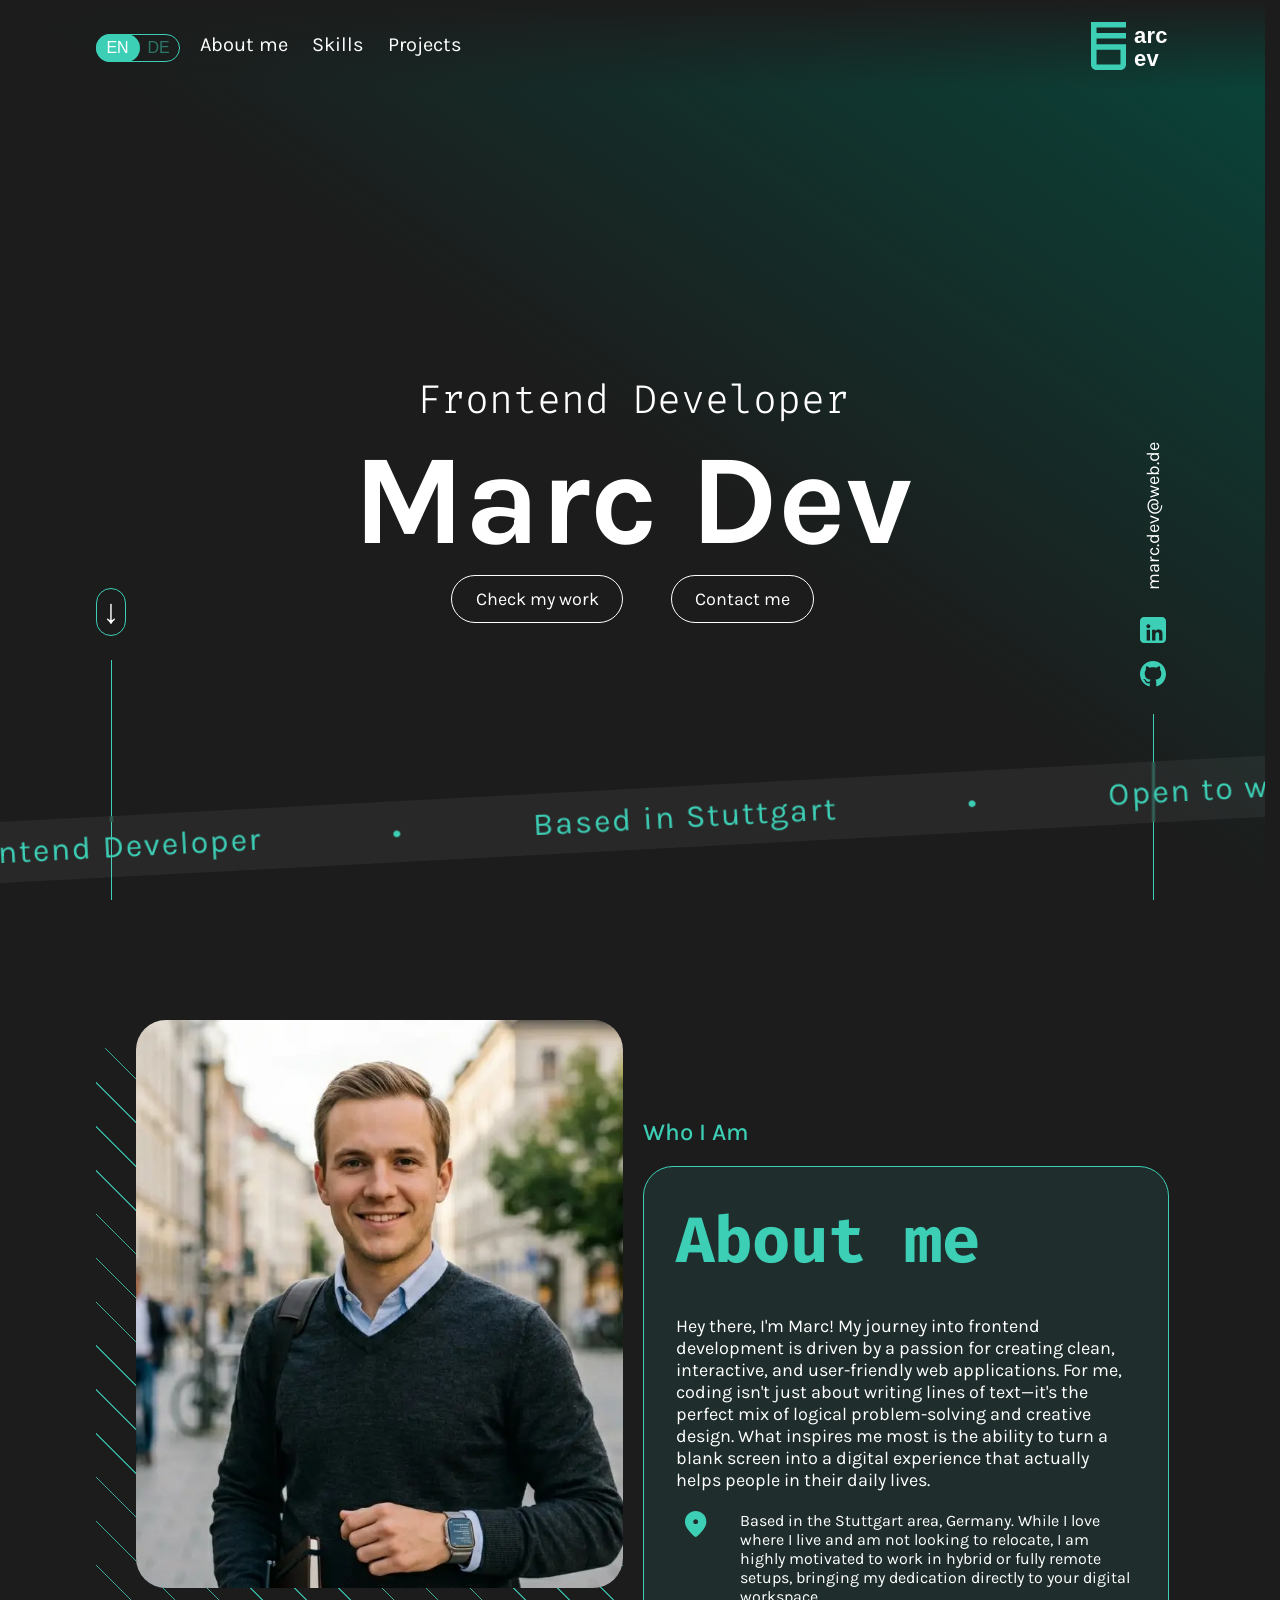
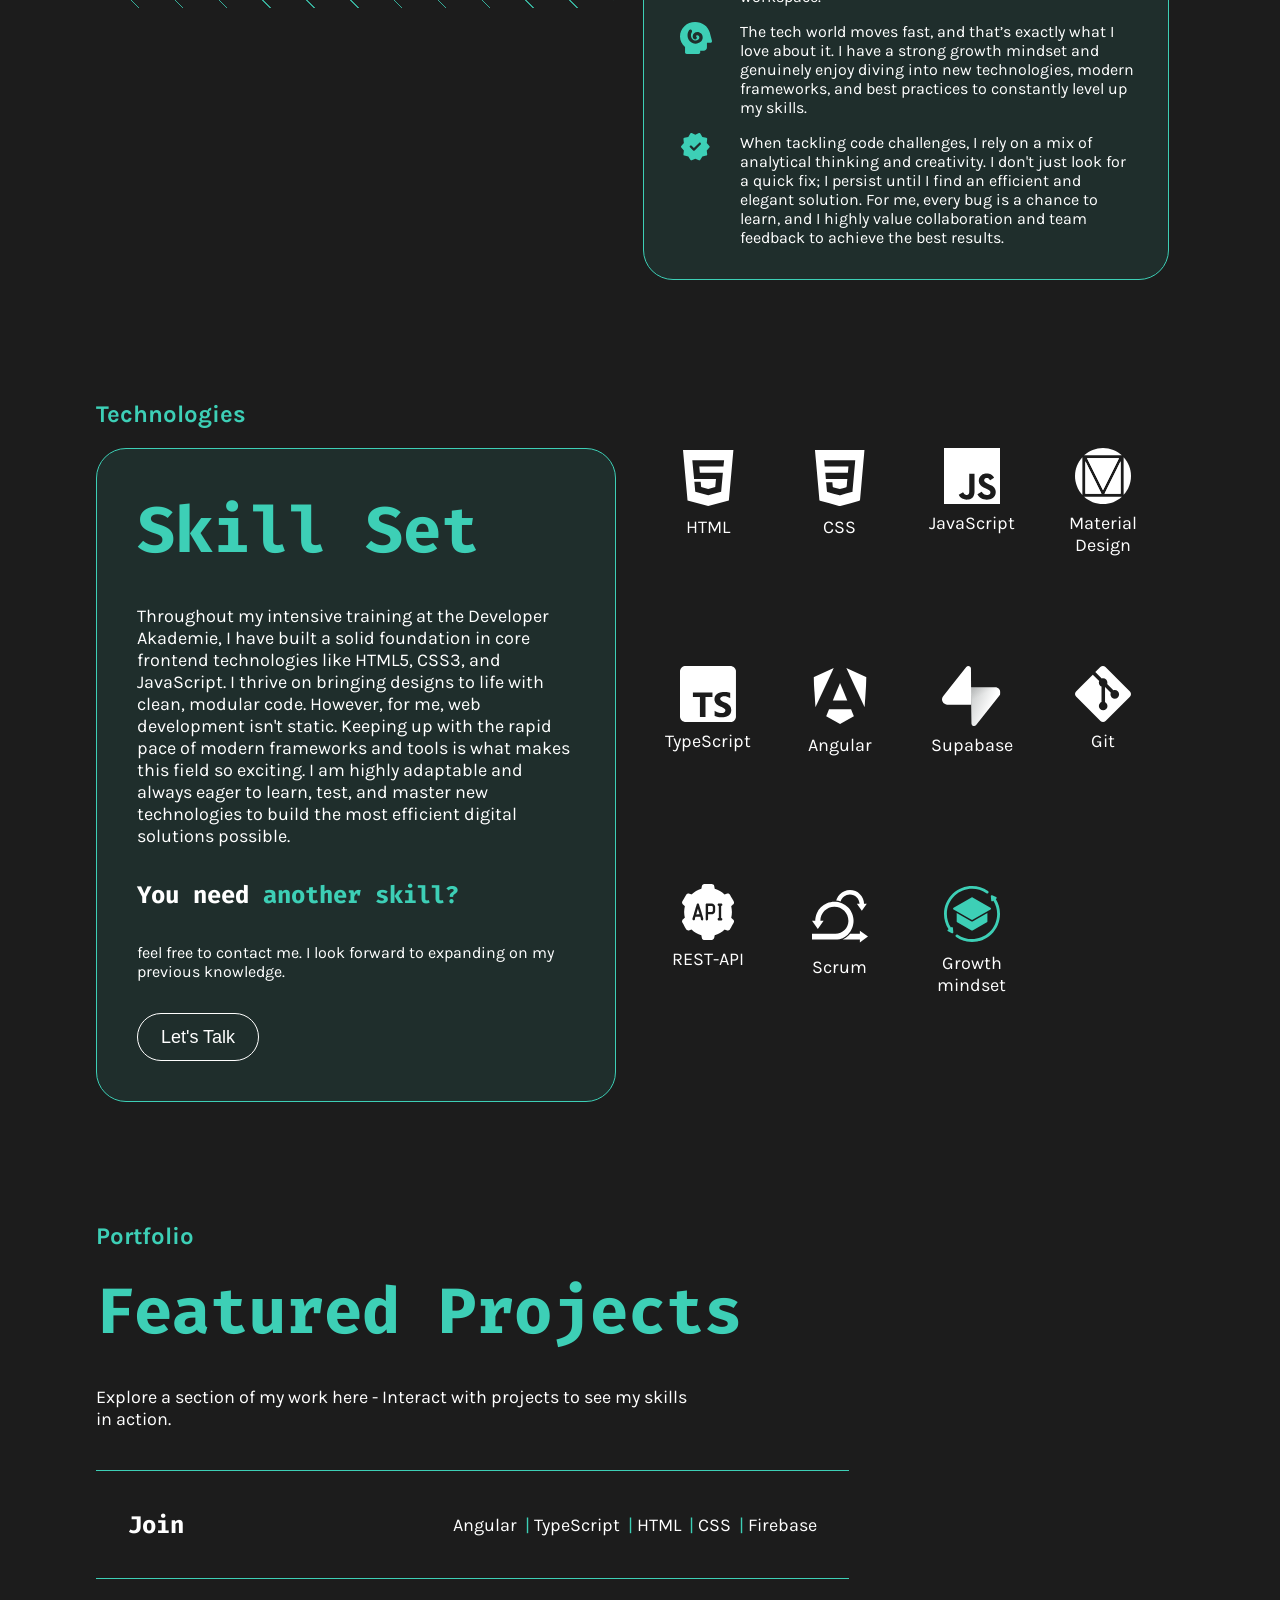
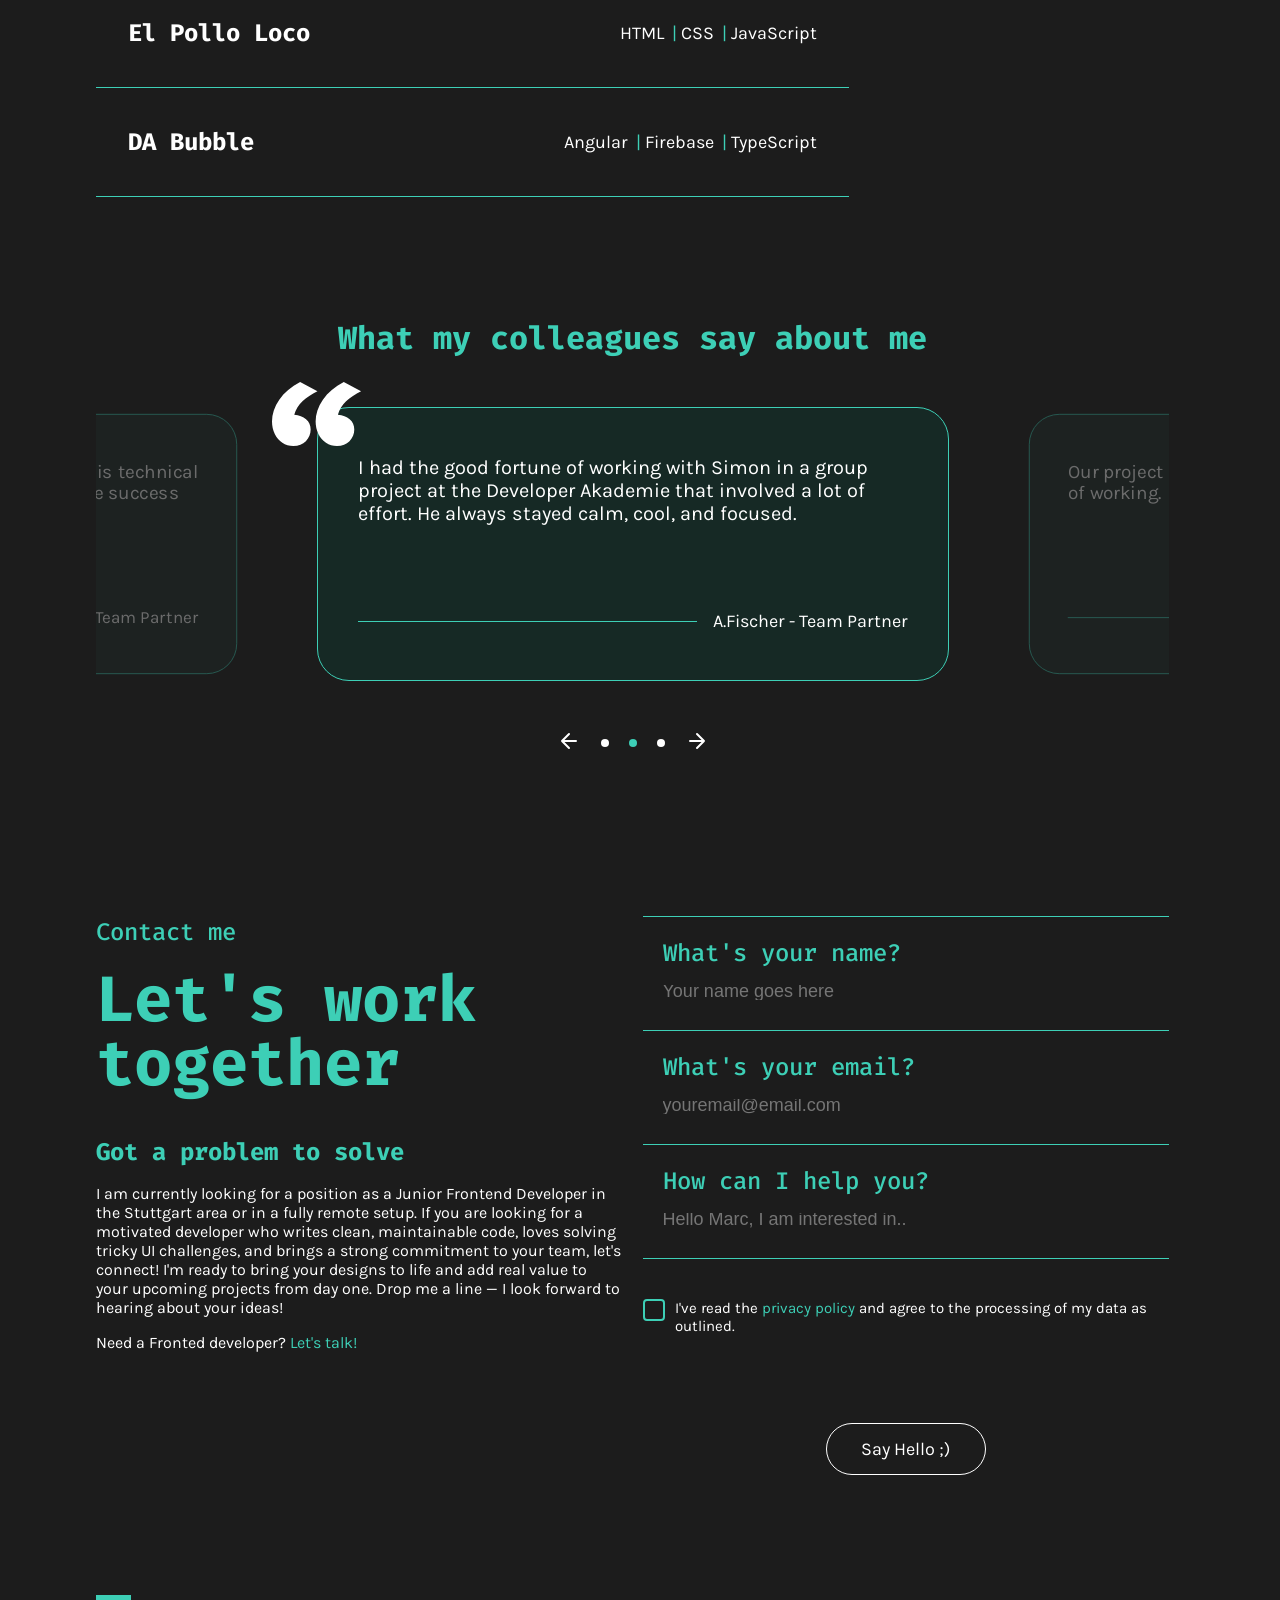
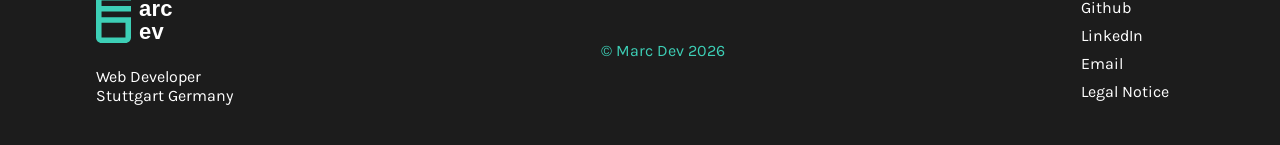
==== index.html @ fb7bcea0 "add media query 750px" ====
<!DOCTYPE html>
<html lang="en">

<head>
    <meta charset="UTF-8">
    <meta name="viewport" content="width=device-width, initial-scale=1.0">
    <title>Portfolio</title>
    <link rel="stylesheet" href="style.css">
</head>

<body>
    <div id="hero_wrapper">
        <header>
            <nav id="container_header" class="container">
                <div id="switch_container">
                    <label class="switch">
                        <input type="checkbox" id="lang-toggle">
                        <span class="slider">
                            <span class="text-en switch_text">EN</span>
                            <span class="text-de switch_text">DE</span>
                        </span>
                    </label>
                </div>
                <div id="menu_elements">
                    <div>
                        <ul id="menu_list">
                            <li><a href="#about_me" class="nav-link" data-key="nav_about">About me</a></li>
                            <li><a href="#skills" class="nav-link" data-key="nav_skills">Skills</a></li>
                            <li><a href="#portfolio" class="nav-link" data-key="nav_projects">Projects</a></li>
                        </ul>
                    </div>
                    <div>
                        <a href="index.html" class="logo-link" aria-label="Zur Startseite">
                            <svg class="logo-svg" width="78" height="48" viewBox="0 0 78 48" fill="none"
                                xmlns="http://www.w3.org/2000/svg">

                                <path class="logo-icon" fill-rule="evenodd" clip-rule="evenodd"
                                    d="M0 0H35V5.54H5.54V11.08H35V16.62H5.54V22.15H35V42.46C35 45.52 32.52 48 29.46 48H5.54C2.48 48 0 45.52 0 42.46V0ZM29.46 27.69H5.54V42.46H29.46V27.69Z" />

                                <g font-family="'Inter', 'Montserrat', 'Segoe UI', sans-serif" font-weight="700"
                                    font-size="22" letter-spacing="0.2">

                                    <text x="43" y="21" class="logo-text">arc</text>

                                    <text x="43" y="44" class="logo-text">ev</text>
                                </g>

                            </svg>
                        </a>
                    </div>
                </div>
            </nav>
        </header>
        <main>
            <section id="hero" class="container">
                <h2 data-key="hero_subtitle">Frontend Developer</h2>
                <h1>Marc Dev</h1>
                <div class="hero_btns">
                    <button id="check_work_btn" class="marquee-btn">
                        <div class="marquee-inner">
                            <span data-key="btn_work">Check my work</span>
                            <span data-key="btn_work">Check my work</span>
                        </div>
                    </button>
                    <button id="contact_btn" class="marquee-btn">
                        <div class="marquee-inner">
                            <span data-key="btn_contact">Contact me</span>
                            <span data-key="btn_contact">Contact me</span>
                        </div>
                    </button>
                </div>
            </section>
            <div id="indicator_container">
                <div id="scroll_indicator">
                    <span id="scroll_arrow">↓</span>
                </div>
                <div id="indicator_line"></div>
            </div>
            <div id="socials_container">
                <div id="socials_line"></div>
                <div id="svg_container">
                    <a href="https://de.linkedin.com/" target="_blank">
                        <svg width="32" height="32" viewBox="0 0 32 32" fill="none" xmlns="http://www.w3.org/2000/svg">
                            <path
                                d="M25.0488 3H6.95125C4.76888 3 3 4.76888 3 6.95125V25.0494C3 27.2311 4.76888 29 6.95125 29H25.0488C27.2311 29 29 27.2311 29 25.0494V6.95125C29 4.76888 27.2311 3 25.0488 3ZM13.0012 26.3843H9.66446V15.6506H13.0012V26.3843ZM13.272 12.4667C13.2654 12.5299 13.2564 12.5925 13.2438 12.6551C13.2311 12.7177 13.2161 12.7791 13.1974 12.8399C13.1788 12.9007 13.1577 12.9609 13.133 13.0193C13.1089 13.0782 13.0819 13.1354 13.0518 13.192C13.0217 13.248 12.9892 13.3027 12.9537 13.3557C12.9187 13.4081 12.8808 13.4592 12.8399 13.5086C12.8002 13.5579 12.7574 13.6049 12.7123 13.6494C12.6672 13.6946 12.6202 13.7373 12.5715 13.7776C12.5221 13.8179 12.471 13.8559 12.418 13.8914C12.365 13.9269 12.3109 13.9594 12.2543 13.9895C12.1983 14.019 12.1405 14.046 12.0822 14.0707C12.0238 14.0948 11.9636 14.1165 11.9028 14.1345C11.842 14.1532 11.78 14.1688 11.718 14.1809C11.6554 14.1935 11.5922 14.2031 11.529 14.2091C11.4658 14.2152 11.4026 14.2182 11.3389 14.2182C11.2751 14.2182 11.2119 14.2152 11.1487 14.2091C11.0855 14.2031 11.0223 14.1935 10.9597 14.1809C10.8977 14.1688 10.8363 14.1532 10.7749 14.1345C10.7141 14.1165 10.6545 14.0948 10.5955 14.0707C10.5366 14.046 10.4794 14.019 10.4234 13.9895C10.3674 13.9594 10.3127 13.9269 10.2597 13.8914C10.2067 13.8559 10.1556 13.8179 10.1068 13.7776C10.0575 13.7373 10.0105 13.6946 9.96539 13.6494C9.92025 13.6049 9.87812 13.5579 9.8372 13.5086C9.79747 13.4592 9.75955 13.4081 9.72404 13.3557C9.68853 13.3027 9.65603 13.248 9.62594 13.192C9.59585 13.1354 9.56876 13.0782 9.54469 13.0193C9.52001 12.9609 9.49895 12.9007 9.48029 12.8399C9.46163 12.7791 9.44658 12.7177 9.43395 12.6551C9.42131 12.5925 9.41228 12.5299 9.40626 12.4667C9.39964 12.4036 9.39663 12.3398 9.39663 12.276C9.39663 12.2122 9.39964 12.149 9.40626 12.0858C9.41228 12.0226 9.42131 11.96 9.43395 11.8974C9.44658 11.8354 9.46163 11.7734 9.48029 11.7126C9.49895 11.6518 9.52001 11.5916 9.54469 11.5327C9.56876 11.4743 9.59585 11.4171 9.62594 11.3611C9.65603 11.3045 9.68853 11.2504 9.72404 11.1974C9.75955 11.1444 9.79747 11.0933 9.8372 11.0439C9.87812 10.9952 9.92025 10.9482 9.96539 10.9031C10.0105 10.858 10.0575 10.8152 10.1068 10.7749C10.1556 10.7346 10.2067 10.6967 10.2597 10.6618C10.3127 10.6262 10.3674 10.5931 10.4234 10.563C10.4794 10.533 10.5366 10.5065 10.5955 10.4818C10.6545 10.4571 10.7141 10.4361 10.7749 10.4174C10.8363 10.3993 10.8977 10.3837 10.9597 10.3711C11.0223 10.359 11.0855 10.3494 11.1487 10.3434C11.2119 10.3367 11.2751 10.3337 11.3389 10.3337C11.4026 10.3337 11.4658 10.3367 11.529 10.3434C11.5922 10.3494 11.6554 10.359 11.718 10.3711C11.78 10.3837 11.842 10.3993 11.9028 10.4174C11.9636 10.4361 12.0238 10.4571 12.0822 10.4818C12.1405 10.5065 12.1983 10.533 12.2543 10.563C12.3109 10.5931 12.365 10.6262 12.418 10.6618C12.471 10.6967 12.5221 10.7346 12.5715 10.7749C12.6202 10.8152 12.6672 10.858 12.7123 10.9031C12.7574 10.9482 12.8002 10.9952 12.8399 11.0439C12.8808 11.0933 12.9187 11.1444 12.9537 11.1974C12.9892 11.2504 13.0217 11.3045 13.0518 11.3611C13.0819 11.4171 13.1089 11.4743 13.133 11.5327C13.1577 11.5916 13.1788 11.6518 13.1974 11.7126C13.2161 11.7734 13.2311 11.8354 13.2438 11.8974C13.2564 11.96 13.2654 12.0226 13.272 12.0858C13.2781 12.149 13.2811 12.2128 13.2811 12.276C13.2811 12.3392 13.2781 12.4036 13.272 12.4667ZM25.4773 20.2356V26.3843H22.1514C22.1514 26.3843 22.1405 20.8345 22.1405 20.5191C22.1405 20.2037 21.9937 19.4592 21.9937 19.4592C21.6055 18.1159 20.2519 18.3524 20.2519 18.3524C19.0975 18.3578 18.7304 19.2492 18.7304 19.2492C18.3632 19.9732 18.4132 21.3653 18.4132 21.3653V26.3843H15.0999V15.6506H18.276V17.1318C18.3181 17.118 18.3458 17.0987 18.3458 17.0987C20.2061 14.2723 23.6338 15.8113 23.6338 15.8113C25.7186 16.7623 25.4773 20.2356 25.4773 20.2356Z"
                                fill="#3DCFB6" />
                        </svg>
                    </a>
                    <a href="https://github.com/MarcKonDev" target="_blank">
                        <svg width="32" height="32" viewBox="0 0 32 32" fill="none" xmlns="http://www.w3.org/2000/svg">
                            <path fill-rule="evenodd" clip-rule="evenodd"
                                d="M16 3C8.8175 3 3 8.8175 3 16C3 21.7525 6.72125 26.6112 11.8888 28.3337C12.5387 28.4475 12.7825 28.0575 12.7825 27.7162C12.7825 27.4075 12.7663 26.3838 12.7663 25.295C9.5 25.8962 8.655 24.4987 8.395 23.7675C8.24875 23.3937 7.615 22.24 7.0625 21.9312C6.6075 21.6875 5.9575 21.0863 7.04625 21.07C8.07 21.0537 8.80125 22.0125 9.045 22.4025C10.215 24.3687 12.0838 23.8162 12.8313 23.475C12.945 22.63 13.2863 22.0612 13.66 21.7362C10.7675 21.4112 7.745 20.29 7.745 15.3175C7.745 13.9037 8.24875 12.7337 9.0775 11.8237C8.9475 11.4987 8.4925 10.1662 9.2075 8.37875C9.2075 8.37875 10.2962 8.0375 12.7825 9.71125C13.8225 9.41875 14.9275 9.2725 16.0325 9.2725C17.1375 9.2725 18.2425 9.41875 19.2825 9.71125C21.7688 8.02125 22.8575 8.37875 22.8575 8.37875C23.5725 10.1662 23.1175 11.4987 22.9875 11.8237C23.8162 12.7337 24.32 13.8875 24.32 15.3175C24.32 20.3062 21.2812 21.4112 18.3888 21.7362C18.86 22.1425 19.2663 22.9225 19.2663 24.1413C19.2663 25.88 19.25 27.2775 19.25 27.7162C19.25 28.0575 19.4937 28.4638 20.1438 28.3337C25.2788 26.6112 29 21.7362 29 16C29 8.8175 23.1825 3 16 3Z"
                                fill="#3DCFB6" />
                        </svg>
                    </a>
                </div>
                <div id="social_email">
                    <p>marc.dev@web.de</p>
                </div>
            </div>
            <div class="ticker-wrapper">
                <div class="ticker-content">
                    <span data-key="ticker_text">Frontend Developer • Based in Munich • Open to work • Available for
                        remote
                        work •
                    </span>
                    <span data-key="ticker_text">Frontend Developer • Based in Munich • Open to work • Available
                        for
                        remote work •
                    </span>
                </div>
            </div>
    </div>
    <div class="container_content_limit">
        <section id="about_me">
            <div id="about_grid">
                <div id="portrait">
                    <img src="./img/portrait.webp" alt="Portrait">
                </div>
                <div id="who_i_am">
                    <h4 data-key="who_i_am">Who I Am</h4>
                    <div id="about_me_text">
                        <h2 data-key="about_me">About me</h2>
                        <p data-key="i_am_marc">Hey there, I'm Marc! My journey into frontend development is
                            driven by a
                            passion for creating
                            clean, interactive, and user-friendly web applications. For me, coding isn't just
                            about
                            writing lines of text—it's the perfect mix of logical problem-solving and creative
                            design.
                            What inspires me most is the ability to turn a blank screen into a digital
                            experience that
                            actually helps people in their daily lives.</p>
                        <div id="details_container">
                            <div class="detail_items">
                                <div class="detail_icon">
                                    <svg width="22" height="26" viewBox="0 0 22 26" fill="none"
                                        xmlns="http://www.w3.org/2000/svg">
                                        <path
                                            d="M10.661 25.9223C10.3981 25.9223 10.137 25.8779 9.87767 25.789C9.61856 25.7001 9.389 25.5593 9.189 25.3667C8.08522 24.3593 6.98522 23.2779 5.889 22.1223C4.79256 20.9668 3.80922 19.7686 2.939 18.5277C2.06856 17.287 1.36111 16.0241 0.816667 14.739C0.272222 13.4537 0 12.1851 0 10.9333C0 7.6 1.07222 4.94444 3.21667 2.96667C5.36111 0.988889 7.84445 0 10.6667 0C13.4889 0 15.9722 0.988889 18.1167 2.96667C20.2611 4.94444 21.3333 7.6 21.3333 10.9333C21.3333 12.1851 21.0611 13.4537 20.5167 14.739C19.9722 16.0241 19.2648 17.287 18.3943 18.5277C17.5241 19.7686 16.5408 20.9668 15.4443 22.1223C14.3481 23.2779 13.2481 24.3593 12.1443 25.3667C11.9443 25.5593 11.7129 25.7001 11.45 25.789C11.1871 25.8779 10.9241 25.9223 10.661 25.9223ZM10.6687 13.111C11.3413 13.111 11.9166 12.8714 12.3943 12.3923C12.8721 11.9134 13.111 11.3376 13.111 10.6647C13.111 9.992 12.8714 9.41678 12.3923 8.939C11.9134 8.46122 11.3376 8.22233 10.6647 8.22233C9.992 8.22233 9.41678 8.46189 8.939 8.941C8.46122 9.41989 8.22233 9.99578 8.22233 10.6687C8.22233 11.3413 8.46189 11.9166 8.941 12.3943C9.41989 12.8721 9.99578 13.111 10.6687 13.111Z"
                                            fill="#3DCFB6" />
                                    </svg>
                                </div>
                                <div class="detail_text" data-key="based_in">
                                    <p>Where are you based? Would you be open to working remotely or potentially
                                        relocating?</p>
                                </div>
                            </div>
                            <div class="detail_items">
                                <div class="detail_icon">
                                    <svg width="32" height="32" viewBox="0 0 32 32" fill="none"
                                        xmlns="http://www.w3.org/2000/svg">
                                        <path
                                            d="M15.6114 21.64C17.5751 21.64 19.2442 21.04 20.6188 19.84C21.9934 18.64 22.6807 17.1867 22.6807 15.48C22.6807 13.96 22.1687 12.6733 21.1448 11.62C20.1209 10.5667 18.8795 10.04 17.4208 10.04C16.1023 10.04 14.9872 10.44 14.0755 11.24C13.1638 12.04 12.7079 13.0267 12.7079 14.2C12.7079 14.7067 12.7991 15.2067 12.9814 15.7C13.1638 16.1933 13.4794 16.6267 13.9282 17C14.3771 17.3733 14.8259 17.5267 15.2748 17.46C15.7236 17.3933 16.0883 17.2133 16.3688 16.92C16.6493 16.6267 16.8106 16.2733 16.8527 15.86C16.8948 15.4467 16.7195 15.0667 16.3267 14.72C16.2706 14.6667 16.2145 14.6 16.1584 14.52C16.1023 14.44 16.0743 14.3467 16.0743 14.24C16.0743 13.9467 16.2005 13.7133 16.453 13.54C16.7054 13.3667 17.0281 13.28 17.4208 13.28C17.9818 13.28 18.4447 13.5 18.8094 13.94C19.1741 14.38 19.3564 14.9067 19.3564 15.52C19.3564 16.3467 18.9988 17.0467 18.2834 17.62C17.5681 18.1933 16.6914 18.48 15.6535 18.48C14.335 18.48 13.2199 17.9733 12.3082 16.96C11.3965 15.9467 10.9406 14.7067 10.9406 13.24C10.9406 12.7333 11.0037 12.24 11.1299 11.76C11.2562 11.28 11.4455 10.8267 11.698 10.4C11.9224 10 12.0347 9.58 12.0347 9.14C12.0347 8.7 11.8663 8.32 11.5297 8C11.1931 7.68 10.7863 7.52667 10.3094 7.54C9.83251 7.55333 9.46782 7.74667 9.21535 8.12C8.65429 8.86667 8.2335 9.66667 7.95297 10.52C7.67244 11.3733 7.53218 12.2667 7.53218 13.2C7.53218 15.5467 8.31766 17.54 9.88861 19.18C11.4596 20.82 13.3672 21.64 15.6114 21.64ZM6.73267 32C6.25578 32 5.85602 31.8467 5.53342 31.54C5.21081 31.2333 5.0495 30.8533 5.0495 30.4V25.12C3.45049 23.7333 2.20916 22.1133 1.32549 20.26C0.441832 18.4067 0 16.4533 0 14.4C0 10.4 1.47277 7 4.41832 4.2C7.36386 1.4 10.9406 0 15.1485 0C18.6551 0 21.762 0.98 24.4691 2.94C27.1762 4.9 28.9365 7.45333 29.75 10.6L31.9381 18.8C32.0784 19.3067 31.9802 19.7667 31.6436 20.18C31.3069 20.5933 30.8581 20.8 30.297 20.8H26.9307V25.6C26.9307 26.48 26.6011 27.2333 25.9418 27.86C25.2826 28.4867 24.4901 28.8 23.5644 28.8H20.198V30.4C20.198 30.8533 20.0367 31.2333 19.7141 31.54C19.3915 31.8467 18.9917 32 18.5148 32H6.73267Z"
                                            fill="#3DCFB6" />
                                    </svg>
                                </div>
                                <div class="detail_text" data-key="what_i_love">
                                    <p>Show that you are open-minded. Are you enthusiastic about learning new
                                        technologies and continually improving your skills?</p>
                                </div>
                            </div>
                            <div class="detail_items">
                                <div class="detail_icon">
                                    <svg width="29" height="28" viewBox="0 0 29 28" fill="none"
                                        xmlns="http://www.w3.org/2000/svg">
                                        <path
                                            d="M12.9 15.059L10.6333 12.7367C10.4187 12.5072 10.1539 12.3924 9.839 12.3924C9.52411 12.3924 9.24822 12.5035 9.01133 12.7257C8.78156 12.9553 8.66667 13.2293 8.66667 13.5477C8.66667 13.8664 8.78156 14.1405 9.01133 14.37L12.1223 17.459C12.3446 17.6813 12.6038 17.7924 12.9 17.7924C13.1964 17.7924 13.4558 17.6813 13.678 17.459L19.6333 11.5257C19.8556 11.3035 19.9649 11.0368 19.9613 10.7257C19.9576 10.4146 19.8409 10.1479 19.6113 9.92571C19.3891 9.71816 19.1242 9.61627 18.8167 9.62005C18.5093 9.62383 18.252 9.72938 18.0447 9.93671L12.9 15.059ZM9.32233 26.8367L7.3 23.3924L3.32233 22.57C3.04833 22.5183 2.82244 22.3719 2.64467 22.131C2.46689 21.8904 2.40022 21.633 2.44467 21.359L2.878 17.4367L0.289 14.4367C0.0963333 14.2367 0 13.9923 0 13.7034C0 13.4145 0.0963333 13.17 0.289 12.97L2.878 9.99238L2.44467 6.07005C2.40022 5.79605 2.46689 5.5386 2.64467 5.29771C2.82244 5.05705 3.04833 4.91082 3.32233 4.85905L7.3 4.03671L9.32233 0.570047C9.47055 0.325603 9.678 0.157048 9.94467 0.0643808C10.2113 -0.0280636 10.478 -0.0150642 10.7447 0.10338L14.3223 1.72571L17.9 0.10338C18.1667 -0.0150642 18.4333 -0.0317308 18.7 0.0533803C18.9667 0.138491 19.1741 0.30327 19.3223 0.547714L21.3667 4.03671L25.3223 4.85905C25.5963 4.91082 25.8222 5.05705 26 5.29771C26.1778 5.5386 26.2444 5.79605 26.2 6.07005L25.7667 9.99238L28.3557 12.97C28.5483 13.17 28.6447 13.4145 28.6447 13.7034C28.6447 13.9923 28.5483 14.2367 28.3557 14.4367L25.7667 17.4367L26.2 21.359C26.2444 21.633 26.1778 21.8904 26 22.131C25.8222 22.3719 25.5963 22.5183 25.3223 22.57L21.3667 23.3924L19.3223 26.859C19.1741 27.1035 18.9667 27.2683 18.7 27.3534C18.4333 27.4385 18.1667 27.4218 17.9 27.3034L14.3223 25.681L10.7447 27.3034C10.478 27.4218 10.2113 27.4348 9.94467 27.3424C9.678 27.2497 9.47055 27.0812 9.32233 26.8367Z"
                                            fill="#3DCFB6" />
                                    </svg>
                                </div>
                                <div class="detail_text" data-key="brief_description">
                                    <p>A brief description of your problem-solving approach.
                                        Do you learn from each challenge as you search for the most efficient or
                                        elegant
                                        solution? You can include some keywords like: analytical thinking,
                                        creativity,
                                        persistence and collaboration.
                                    </p>
                                </div>
                            </div>
                        </div>
                    </div>
                </div>
            </div>
        </section>
    </div>
    <div class="container_content_limit">
        <section id="skills">
            <div id="skills_grid">
                <div id="skillset_wrapper">
                    <h4 data-key="technologies">Technologies</h4>
                    <div id="skillset">
                        <h2 data-key="skillset">Skill Set</h2>
                        <div id="skillset_text">
                            <p id="text_18" data-key="short_intro">A short introduction of your skills.
                                Highlight your
                                experience of using
                                different
                                front-end
                                technologies and emphasise your opennes to learning and adapting to new
                                technologies.
                                Show
                                how important it is for you to keep up with the rapid changes in web
                                development.</p>
                            <h3><span data-key="you_need">You need</span> <span data-key="another_skill">another
                                    skill?</span></h3>
                            <p id="text_16" data-key="feel_free">feel free to contact me. I look forward to
                                expanding on
                                my previous
                                knowledge.</p>
                        </div>
                        <div>
                            <button id="skillset_btn">
                                <div id="skillset_marquee">
                                    <span data-key="lets_talk">Let's Talk</span>
                                    <span data-key="lets_talk">Let's Talk</span>
                                </div>
                            </button>
                        </div>
                    </div>
                </div>
                <div id="svg_grid">
                    <div class="svg_divs">
                        <svg width="60" height="60" viewBox="0 0 60 60" fill="none" xmlns="http://www.w3.org/2000/svg">
                            <path
                                d="M30.2 47.2984L43.136 43.7816L44.8804 24.8032H21.8728L21.3016 18.492H45.4544L46.09 12.3012H14.31L16.0908 30.9996H37.9868L37.256 39.0244L30.2 40.892L23.144 39.0244L22.7016 33.8612H16.3456L17.2668 43.7844L30.2 47.2984ZM5 2H55.4L50.8556 52.4L30.2 58L9.5444 52.4L5 2Z"
                                fill="white" />
                        </svg>
                        <p>HTML</p>
                    </div>
                    <div class="svg_divs">
                        <svg width="60" height="60" viewBox="0 0 60 60" fill="none" xmlns="http://www.w3.org/2000/svg">
                            <path
                                d="M5.00439 2.00987C5.00439 2.22696 4.99451 2.37497 5.00439 2.52299C5.37968 6.62797 5.75497 10.7329 6.12039 14.8478C6.63394 20.6698 7.13762 26.4917 7.65118 32.3038C8.23386 38.8362 8.82643 45.3588 9.38937 51.8913C9.42887 52.3649 9.59676 52.5721 10.0412 52.6905C16.3619 54.4273 22.6628 56.1739 28.9835 57.9007C29.4082 58.0191 29.9217 58.0388 30.3464 57.9204C36.6868 56.1837 43.0174 54.4174 49.3578 52.6708C49.8418 52.5327 50.0096 52.3156 50.0491 51.8222C50.2467 49.3553 50.4837 46.8785 50.701 44.4115C51.0664 40.3263 51.4219 36.241 51.7873 32.1558C52.212 27.3601 52.6466 22.5742 53.0712 17.7785C53.3873 14.2064 53.723 10.6441 54.0391 7.07201C54.1872 5.3945 54.3156 3.71699 54.4539 2H5.00439V2.00987ZM44.9136 16.2589C44.5877 19.8705 44.2618 23.4919 43.9359 27.1035C43.5606 31.2578 43.1853 35.4121 42.81 39.5566C42.7014 40.7506 42.5433 41.9446 42.5137 43.1484C42.494 43.7898 42.2174 43.9576 41.6841 44.1056C37.872 45.1319 34.0697 46.1877 30.2674 47.2337C30.0995 47.283 29.9415 47.3422 29.7736 47.3916C29.7143 47.362 29.6551 47.3422 29.5859 47.3126C25.517 46.2074 21.448 45.0924 17.3791 43.9675C17.2112 43.9181 16.9939 43.6517 16.9742 43.4642C16.6878 40.3855 16.431 37.3067 16.1545 34.1688H22.3665C22.4752 35.4023 22.5937 36.6555 22.6924 37.9185C22.7813 39.0829 22.7714 39.0829 23.8677 39.379C25.833 39.902 27.8082 40.4151 29.7736 40.9282L29.7538 40.8789C31.9068 40.3065 34.0598 39.7441 36.2128 39.1323C36.4103 39.0731 36.6374 38.7573 36.6671 38.5402C36.7955 37.5929 36.8646 36.6357 36.9436 35.6884C37.072 34.1589 37.2004 32.6294 37.3386 31.0309H29.7538L29.7736 30.9914C29.7242 30.9914 29.6649 30.9914 29.6156 30.9914H15.8681C15.6804 28.9488 15.5027 26.9259 15.315 24.8438H29.6254C29.6748 24.8438 29.7341 24.8438 29.7835 24.8438L29.7637 24.8043H37.8917C38.0793 22.6828 38.267 20.6105 38.4546 18.4988H29.7538L29.7736 18.4594C29.7242 18.4594 29.6649 18.4594 29.6156 18.4594C24.7467 18.4692 19.8778 18.4692 15.0088 18.4791C14.9397 18.4791 14.8706 18.4495 14.7422 18.41C14.5644 16.397 14.3768 14.384 14.199 12.3118H29.6156C29.6649 12.3118 29.7242 12.3118 29.7736 12.3118L29.7538 12.2723H45.2395C45.1309 13.6538 45.0222 14.9563 44.9136 16.2589Z"
                                fill="white" />
                        </svg>
                        <p>CSS</p>
                    </div>
                    <div class="svg_divs">
                        <svg width="56" height="56" viewBox="0 0 56 56" fill="none" xmlns="http://www.w3.org/2000/svg">
                            <path
                                d="M0 0C18.6793 0 37.3207 0 56 0C56 18.6793 56 37.3585 56 56C37.3585 56 18.6793 56 0 56C0 37.2829 0 18.6415 0 0ZM50.1013 29.6448C48.9669 27.603 47.4166 26.2039 45.1857 25.7124C43.5976 25.3342 42.0094 25.3342 40.4213 25.6745C35.2789 26.7333 33.0858 32.9345 36.4132 37.056C37.5854 38.4929 39.1357 39.3626 40.7616 40.1188C42.1985 40.7995 43.6732 41.4423 45.1101 42.1607C46.0932 42.6523 46.5091 43.5598 46.3957 44.6563C46.2822 45.7529 45.526 46.3579 44.5807 46.6982C42.4632 47.4544 40.0054 46.7738 38.5685 44.9966C38.266 44.6185 37.9635 44.2026 37.661 43.7866C36.2242 44.6185 34.8251 45.4126 33.4261 46.2444C34.2957 47.946 35.5057 49.3072 37.1695 50.2147C40.0054 51.765 42.9926 51.9919 46.0554 51.2356C48.0594 50.7441 49.761 49.7232 50.8197 47.8704C52.7859 44.3538 51.6516 39.9676 48.1729 37.8123C46.6225 36.867 44.8832 36.2242 43.2573 35.3923C42.4632 34.9764 41.6313 34.5982 40.9507 34.0689C39.7407 33.0858 39.9676 31.1195 41.3288 30.3633C42.6523 29.607 44.5051 30.0608 45.526 31.3842C45.7529 31.6489 45.9041 31.9514 46.131 32.2539C47.4166 31.3842 48.74 30.5145 50.1013 29.6448ZM14.7468 46.8116C15.503 48.4375 16.5996 49.7232 18.1499 50.555C20.1539 51.6516 22.3471 51.8406 24.578 51.5003C26.582 51.1978 28.2458 50.2903 29.3423 48.4753C30.2498 46.9629 30.5145 45.2991 30.5145 43.5219C30.5145 37.7745 30.5145 32.027 30.5145 26.2795C30.5145 26.1283 30.5145 25.9392 30.5145 25.7502C28.7373 25.7502 27.0358 25.7502 25.2586 25.7502C25.2586 25.977 25.2586 26.1661 25.2586 26.393C25.2586 32.0648 25.2586 37.6988 25.2586 43.3707C25.2586 43.9001 25.2208 44.4673 25.1452 44.9966C24.9939 45.8663 24.5402 46.5091 23.6705 46.7738C22.0446 47.2654 20.7211 46.7738 19.7758 45.3747C19.549 44.9966 19.3221 44.6185 19.0574 44.2404C17.5827 45.1101 16.1837 45.9419 14.7468 46.8116Z"
                                fill="white" />
                        </svg>
                        <p>JavaScript</p>
                    </div>
                    <div class="svg_divs">
                        <svg width="56" height="56" viewBox="0 0 56 56" fill="none" xmlns="http://www.w3.org/2000/svg">
                            <path
                                d="M7.37333 9.14673V46.9467C2.8 41.9067 0 35.2801 0 28.0001C0 20.7201 2.8 14.0934 7.37333 9.14673Z"
                                fill="white" />
                            <path d="M10.3601 13.2534L26.5068 45.6401H10.3601V13.2534Z" fill="white" />
                            <path d="M28 42.0001L12.1333 10.3601H43.8666L28 42.0001Z" fill="white" />
                            <path
                                d="M28.0001 0C35.2801 0 41.9067 2.8 46.8534 7.37333H9.14673C14.0934 2.8 20.7201 0 28.0001 0Z"
                                fill="white" />
                            <path d="M45.6401 45.6401H29.4934L45.6401 13.2534V45.6401Z" fill="white" />
                            <path
                                d="M46.8534 48.6267C41.9067 53.2 35.2801 56 28.0001 56C20.7201 56 14.0934 53.2 9.14673 48.6267H46.8534Z"
                                fill="white" />
                            <path
                                d="M48.6267 46.8534V9.14673C53.2 14.0934 56 20.7201 56 28.0001C56 35.2801 53.2 41.9067 48.6267 46.8534Z"
                                fill="white" />
                            <path d="M10.3601 13.2534L26.5068 45.6401H10.3601V13.2534Z" fill="white" />
                            <path d="M28.0002 42.0001L12.1335 10.3601H43.8669L28.0002 42.0001Z" fill="white" />
                            <path d="M29.4934 45.6401L45.6401 13.2534V45.6401H29.4934Z" fill="white" />
                            <path d="M12.1333 10.3601H43.8666L28 42.0001L12.1333 10.3601Z" fill="white" />
                        </svg>
                        <p>Material Design</p>
                    </div>
                    <div class="svg_divs">
                        <svg width="56" height="56" viewBox="0 0 56 56" fill="none" xmlns="http://www.w3.org/2000/svg">
                            <path
                                d="M55.8981 4.45657C55.4907 2.31742 53.8354 0.585721 51.7217 0.127331C51.6198 0.101864 51.518 0.101864 51.3906 0.0763984C51.3652 0.0763984 51.3397 0.0254661 51.3142 0H4.60937C4.5839 0.0254661 4.55844 0.0763984 4.5075 0.0763984C2.39382 0.432924 0.611187 2.11369 0.127331 4.25284C0.101864 4.32924 0.0509322 4.4311 0 4.53297V51.3652C0.0254661 51.4161 0.0763984 51.4416 0.0763984 51.4925C0.585721 53.8354 2.01182 55.2869 4.32924 55.8727C4.40564 55.8981 4.45657 55.9491 4.5075 56H51.3906C51.4416 55.9745 51.467 55.9236 51.518 55.8981C53.8354 55.3633 55.2615 53.9627 55.8472 51.6453C55.8727 51.5689 55.8472 51.467 55.8727 51.3906C55.8727 51.3652 55.9236 51.3397 55.9491 51.3142V4.60937C55.9491 4.55844 55.8981 4.53297 55.8981 4.45657ZM32.4693 31.0432H32.1892C30.0755 31.0432 27.9363 31.0432 25.8226 31.0432C25.7208 31.0432 25.6189 31.0432 25.5171 31.0432C25.5171 31.0687 25.4916 31.0687 25.4916 31.0941C25.4916 31.196 25.4916 31.2979 25.4916 31.3997V51.0341H19.9145V31.0687H12.9113V26.6121H32.4438V31.0432H32.4693ZM51.2633 44.362C51.2124 45.2278 51.085 46.0682 50.7285 46.8831C50.6267 47.1378 50.5503 47.367 50.4229 47.6216C49.9645 48.5894 49.2006 49.2769 48.3092 49.8372C47.2906 50.4739 46.1701 50.8304 44.9986 51.0596C43.6999 51.3142 42.4011 51.3906 41.0769 51.3397C40.4402 51.3142 39.8036 51.3142 39.1669 51.2378C37.6644 51.0596 36.1874 50.7285 34.8122 50.0664C34.7358 50.0409 34.6339 49.9136 34.6339 49.8372C34.6339 48.1819 34.6339 46.5266 34.6339 44.8713C34.6339 44.8458 34.6339 44.8204 34.6339 44.7694C35.0414 45.0496 35.4488 45.3297 35.8563 45.5589C36.8495 46.1446 37.9445 46.5521 39.065 46.8067C40.0327 47.0359 41.0005 47.0614 41.9682 47.0105C42.7067 46.985 43.4452 46.8067 44.1073 46.4757C44.693 46.1701 45.1769 45.7626 45.3042 45.075C45.4316 44.4638 45.3806 43.8527 45.0241 43.3179C44.5148 42.5539 43.8017 42.07 43.0123 41.6626C42.121 41.2296 41.2297 40.8477 40.3129 40.4402C38.9632 39.829 37.6389 39.1669 36.5439 38.1483C35.6526 37.3079 34.9905 36.3147 34.6849 35.1178C34.5066 34.4047 34.4557 33.6917 34.4811 32.9786C34.5066 31.2215 35.1432 29.719 36.3911 28.4711C37.4097 27.4525 38.6576 26.8413 40.0327 26.4848C40.975 26.2556 41.9172 26.0773 42.8849 26.0518C43.5725 26.0518 44.2601 25.9754 44.9222 26.0009C45.9664 26.0264 46.985 26.0773 48.0036 26.332C48.6658 26.5102 49.3533 26.6885 50.0155 26.8413C50.1428 26.8668 50.1937 26.9432 50.1937 27.096C50.1937 28.6749 50.1937 30.2792 50.1937 31.8581C50.1937 31.909 50.1937 31.96 50.1683 32.0364C49.9645 31.909 49.7863 31.8072 49.608 31.7053C48.7931 31.2469 47.9272 30.9413 47.0359 30.7121C46.0428 30.4829 45.0496 30.3301 44.0309 30.3556C43.3433 30.3811 42.6303 30.4829 41.9936 30.7121C41.2042 30.9923 40.5675 31.4507 40.2874 32.291C40.0582 32.9532 40.2365 33.5134 40.6439 34.0482C41.1533 34.7103 41.8408 35.1687 42.5794 35.5252C43.5725 36.0091 44.5912 36.4166 45.5589 36.8749C46.6794 37.4097 47.7999 37.9445 48.7422 38.734C49.5571 39.4216 50.2956 40.1855 50.7031 41.2042C50.9322 41.8154 51.136 42.452 51.136 43.1396C51.2378 43.5471 51.2888 43.9545 51.2633 44.362Z"
                                fill="white" />
                        </svg>
                        <p>TypeScript</p>
                    </div>
                    <div class="svg_divs">
                        <svg width="60" height="60" viewBox="0 0 60 60" fill="none" xmlns="http://www.w3.org/2000/svg">
                            <g clip-path="url(#clip0_112856_93)">
                                <path d="M56.54 11.3304L54.638 41.3316L36.3328 2L56.54 11.3304Z" fill="white" />
                                <path
                                    d="M43.8686 50.1317L30.041 58L16.2115 50.1317L19.0274 43.3318H41.0527L43.8686 50.1317Z"
                                    fill="white" />
                                <path d="M30.041 16.9236L37.2819 34.5063H22.7982L30.041 16.9236Z" fill="white" />
                                <path d="M5.44399 41.3316L3.54004 11.3304L23.7492 2L5.44399 41.3316Z" fill="white" />
                            </g>
                            <defs>
                                <clipPath id="clip0_112856_93">
                                    <rect width="53" height="56" fill="white" transform="translate(3.54004 2)" />
                                </clipPath>
                            </defs>
                        </svg>
                        <p>Angular</p>
                    </div>
                    <div class="svg_divs">
                        <svg width="59" height="60" viewBox="0 0 59 60" fill="none" xmlns="http://www.w3.org/2000/svg">
                            <g clip-path="url(#clip0_112856_17)">
                                <path
                                    d="M34.1357 59.003C32.6026 60.9327 29.4935 59.8767 29.456 57.4109L28.9146 21.3616H53.1547C57.5449 21.3616 59.9947 26.4326 57.2662 29.8687L34.1357 59.003Z"
                                    fill="url(#paint0_linear_112856_17)" />
                                <path
                                    d="M34.1357 59.003C32.6026 60.9327 29.4935 59.8767 29.456 57.4109L28.9146 21.3616H53.1547C57.5449 21.3616 59.9947 26.4326 57.2662 29.8687L34.1357 59.003Z"
                                    fill="url(#paint1_linear_112856_17)" fill-opacity="0.2" />
                                <path
                                    d="M24.2773 0.997011C25.8104 -0.932767 28.9195 0.12325 28.957 2.58908L29.1929 38.6384H5.25827C0.868028 38.6384 -1.58172 33.5674 1.14677 30.1313L24.2773 0.997011Z"
                                    fill="white" />
                            </g>
                            <defs>
                                <linearGradient id="paint0_linear_112856_17" x1="26.9741" y1="34.0016" x2="48.5179"
                                    y2="43.034" gradientUnits="userSpaceOnUse">
                                    <stop stop-color="#CCCECE" />
                                    <stop offset="1" stop-color="white" />
                                </linearGradient>
                                <linearGradient id="paint1_linear_112856_17" x1="28.0033" y1="11.6912" x2="37.8291"
                                    y2="30.1849" gradientUnits="userSpaceOnUse">
                                    <stop />
                                    <stop offset="1" stop-opacity="0" />
                                </linearGradient>
                                <clipPath id="clip0_112856_17">
                                    <rect width="58.4187" height="60" fill="white" />
                                </clipPath>
                            </defs>
                        </svg>
                        <p>Supabase</p>
                    </div>
                    <div class="svg_divs">
                        <svg width="56" height="56" viewBox="0 0 56 56" fill="none" xmlns="http://www.w3.org/2000/svg">
                            <path
                                d="M54.9494 25.5334L30.4666 1.05057C29.0658 -0.35019 26.7515 -0.35019 25.3507 1.05057L20.2958 6.10549L26.7515 12.5612C28.2741 12.074 29.9793 12.3785 31.1365 13.5965C32.3545 14.8146 32.6591 16.5198 32.1718 18.0424L38.3839 24.2545C39.9065 23.7673 41.6118 24.0718 42.8298 25.2898C44.5351 26.9342 44.5351 29.6748 42.8298 31.3801C41.1245 33.0854 38.4448 33.0854 36.7395 31.3801C35.4606 30.1011 35.1561 28.2741 35.826 26.6906L30.0402 20.9048V36.1305C30.4666 36.3132 30.832 36.6177 31.1974 36.9222C32.9027 38.5666 32.9027 41.3072 31.1974 43.0125C29.4921 44.6569 26.8124 44.6569 25.1071 43.0125C23.4019 41.3072 23.4019 38.6275 25.1071 36.9222C25.5334 36.4959 26.0207 36.1914 26.5079 36.0087V20.6003C26.0207 20.4176 25.5334 20.0522 25.1071 19.6868C23.8282 18.4078 23.5237 16.5808 24.1936 14.9973L17.7988 8.6634L1.05057 25.4116C-0.35019 26.8124 -0.35019 29.1267 1.05057 30.5275L25.4725 54.9494C26.8733 56.3502 29.1876 56.3502 30.5884 54.9494L54.8885 30.6493C56.3502 29.1876 56.3502 26.9342 54.9494 25.5334Z"
                                fill="white" />
                        </svg>
                        <p>Git</p>
                    </div>
                    <div class="svg_divs">
                        <svg width="53" height="56" viewBox="0 0 53 56" fill="none" xmlns="http://www.w3.org/2000/svg">
                            <path
                                d="M19.3571 51.2323C15.6425 50.1709 12.3757 48.2166 9.52346 45.4874C8.62799 45.8075 7.71593 46.1276 6.78729 46.4308C6.35614 46.5656 5.92498 46.515 5.47724 46.3466C4.68127 46.0433 4.20036 45.4537 3.85212 44.7292C3.37122 43.769 2.75765 42.8929 2.27675 41.9326C1.8456 41.0397 1.21545 40.2647 0.850624 39.3381C0.668212 38.8833 0.187309 38.58 0.187309 38.0072C-0.243846 37.2996 0.170726 36.6763 0.419469 36.0529C0.4858 35.8845 0.568715 35.6655 0.717961 35.5981C1.31494 35.3285 1.61344 34.722 2.11092 34.3514C2.34308 34.1829 2.59182 33.9976 2.85715 33.7954C2.47574 31.858 2.14409 29.9206 2.14409 27.9326C2.14409 25.9615 2.49233 24.0578 2.85715 22.1709C2.21042 21.5644 1.61344 20.9747 0.983286 20.4188C0.336555 19.846 -0.0448513 19.1384 0.038063 18.3971C0.0878117 17.9928 0.203892 17.5548 0.402886 17.2178C1.01645 16.2238 1.58027 15.1793 2.17725 14.1685C2.65816 13.3598 3.07273 12.5174 3.60338 11.7256C3.88529 11.3213 4.05112 10.8496 4.33303 10.4284C4.88026 9.63658 5.97473 9.2491 6.8702 9.51865C7.66618 9.75451 8.41241 10.1083 9.22497 10.2599C9.30789 10.2768 9.37422 10.3947 9.45713 10.4789C12.326 7.76655 15.5928 5.82912 19.3405 4.70036C19.4898 4.24549 19.5229 3.75692 19.7053 3.2852C19.838 2.93141 19.8048 2.49338 19.8712 2.1059C20.0536 1.09507 20.6672 0.505415 21.546 0.202166C21.8611 0.101083 22.1762 0 22.5576 0C24.8792 0.0336943 27.2008 0.0336943 29.5224 0C30.1857 0 30.7495 0.269555 31.2802 0.572804C31.7611 0.825511 32.0264 1.36462 32.1591 1.87004C32.3912 2.79663 32.5239 3.74007 32.7063 4.71721C36.4375 5.79543 39.7043 7.73285 42.5565 10.4621C43.452 10.142 44.3641 9.8219 45.2927 9.51865C45.7239 9.38387 46.155 9.43442 46.6028 9.60289C47.3987 9.90614 47.8796 10.4958 48.2279 11.2202C48.7088 12.1805 49.3223 13.0566 49.8032 14.0168C50.2344 14.9097 50.8646 15.6847 51.2294 16.6113C51.4118 17.0662 51.8927 17.3694 51.8927 17.9422C52.3238 18.6498 51.9093 19.2732 51.6605 19.8965C51.5942 20.065 51.5113 20.284 51.362 20.3514C50.7651 20.6209 50.4666 21.2274 49.9691 21.5981C49.7369 21.7665 49.4882 21.9519 49.2228 22.154C49.6043 24.0915 49.9359 26.0289 49.9359 28.0168C49.9359 29.988 49.6374 31.8917 49.2228 33.7786C49.8696 34.3851 50.4666 34.9747 51.0967 35.5307C51.7434 36.1035 52.1248 36.8111 52.0419 37.5523C51.9922 37.9567 51.8927 38.3947 51.6771 38.7316C51.0801 39.7088 50.5163 40.7196 49.9359 41.7136C49.2063 42.9434 48.6093 44.2744 47.7636 45.4368C47.6143 46.077 47.0173 46.1276 46.5862 46.3634C46.1219 46.6161 45.6575 46.5487 45.1435 46.3971C44.3806 46.1781 43.651 45.7906 42.855 45.6895C42.7721 45.6727 42.7058 45.5548 42.6229 45.4705C39.754 48.2166 36.5038 50.1709 32.7063 51.2659C32.5239 52.1757 32.3581 53.1191 32.1591 54.0457C31.9601 54.9555 31.3631 55.5283 30.5174 55.7978C30.2023 55.8989 29.8706 56 29.5058 56C27.1842 55.9663 24.8626 55.9663 22.541 56C21.8777 56 21.3139 55.7304 20.7832 55.4272C20.3023 55.1745 20.0204 54.6354 19.9209 54.13C19.7385 53.136 19.5561 52.2094 19.3571 51.2323ZM20.435 36.3899C20.7666 36.2046 21.1481 36.0866 21.1646 35.6823C21.1978 35.0758 21.2807 34.4525 21.1481 33.8797C20.9159 32.9025 20.5013 31.9591 20.2526 30.9819C20.0868 30.3586 19.7219 29.769 19.7385 29.0951C19.2079 27.7641 18.8762 26.3658 18.4285 25.0181C18.0636 23.9061 17.7983 22.7605 17.4003 21.6655C17.1847 21.059 17.135 20.3851 16.737 19.846C16.7038 19.7954 16.6873 19.7617 16.6873 19.7617C16.2395 19.4585 15.7752 19.5596 15.3772 19.5596C15.1451 19.7786 14.9461 19.9639 14.7636 20.1324C14.7471 20.6715 14.3657 21.0927 14.432 21.6149C13.8516 22.929 13.6028 24.3442 13.1219 25.6919C12.8732 26.3827 12.724 27.0903 12.525 27.7978C12.3426 28.5054 11.9446 29.1456 11.9446 29.9037C11.3144 31.3357 10.9993 32.8688 10.535 34.3682C10.4189 34.7389 10.3526 35.0927 10.5848 35.4464C10.6511 35.5475 10.6179 35.6992 10.6179 35.6823C10.8833 35.9687 11.0823 36.1709 11.2481 36.373C11.5632 36.373 11.8948 36.373 12.2431 36.373C12.4752 36.0698 12.7074 35.7834 12.923 35.497C12.8732 34.5367 13.0722 33.8965 13.5034 32.8688C15.1285 32.8688 16.7536 32.8688 18.3787 32.8688C18.5114 33.4079 18.5777 33.9302 18.7601 34.4188C18.843 34.6209 18.9259 34.8231 18.8928 35.0253C18.843 35.6486 19.042 36.1372 19.7385 36.373C19.9043 36.3899 20.1531 36.3899 20.435 36.3899ZM24.3154 36.3899C24.7631 36.3562 25.2772 36.491 25.642 36.1203C25.7747 35.9519 25.8908 35.7834 26.0566 35.5475C26.0566 33.8628 26.0566 32.0939 26.0566 30.3249C27.2671 30.3249 28.4611 30.2744 29.6385 30.3418C30.3515 30.3755 30.9319 30.1564 31.4958 29.8026C31.7611 29.6342 31.9932 29.3815 32.2254 29.1456C32.839 28.5391 33.1375 27.7978 33.154 26.9218C33.154 25.5403 33.154 24.1757 33.154 22.7942C33.154 22.5921 33.1043 22.373 33.0546 22.1709C32.8721 21.4464 32.4907 20.9073 31.9767 20.4356C31.3797 19.8797 30.6832 19.5427 29.8541 19.5427C27.9968 19.5427 26.1561 19.5427 24.2822 19.5427C24.0998 19.7449 23.9174 19.9471 23.7018 20.1492C23.7018 25.3381 23.7018 30.5608 23.7018 35.8002C23.9174 35.9856 24.1164 36.1877 24.3154 36.3899ZM36.255 36.3899C37.3993 36.3899 38.5601 36.3899 39.7043 36.3899C39.9033 36.1877 40.1023 35.9856 40.3013 35.8002C40.3013 35.4801 40.3013 35.1769 40.3013 34.8568C40.3013 34.8231 40.3013 34.8063 40.3013 34.7894C40.0525 34.3177 39.6711 34.0313 39.1736 33.9807C39.1736 29.9543 39.1736 25.9446 39.1736 22.0193C39.5385 21.8339 39.8535 21.6655 40.2184 21.4633C40.2681 21.0253 40.3013 20.5704 40.3344 20.2503C40.0691 19.9471 39.8867 19.728 39.7374 19.5596C38.5435 19.5596 37.3827 19.5596 36.3545 19.5596C36.0726 19.8123 35.8736 19.9976 35.6249 20.2335C35.6746 20.6378 35.741 21.0927 35.7907 21.4801C36.1887 21.6823 36.5038 21.8508 36.7857 22.0024C36.7857 26.012 36.7857 30.0217 36.7857 33.9976C36.6199 34.0313 36.4375 33.9976 36.3711 34.0818C36.139 34.3177 35.741 34.3851 35.6581 34.7726C35.6581 35.1095 35.6581 35.4464 35.6581 35.7834C35.8571 35.9856 36.056 36.1877 36.255 36.3899Z"
                                fill="white" />
                            <path
                                d="M17.5087 30.2921C16.5303 30.3258 15.5022 30.3426 14.474 30.3763C14.4409 30.3763 14.3911 30.4437 14.2916 30.528C14.3082 29.4834 14.8886 28.6411 14.9549 27.6808C15.4524 26.8384 15.5022 25.8444 15.8338 24.901C15.9333 25.0021 16.0826 25.1032 16.0826 25.1874C16.0992 25.9118 16.5137 26.5352 16.6464 27.2259C16.7459 27.6976 17.0112 28.1525 17.0775 28.6242C17.1439 29.2307 17.5419 29.6856 17.5087 30.2921Z"
                                fill="white" />
                            <path
                                d="M30.8508 27.0222C30.7347 27.2075 30.6352 27.3929 30.5026 27.5613C30.2704 27.8309 29.9719 27.9825 29.5905 27.9657C28.4297 27.9488 27.2689 27.9657 26.075 27.9657C26.075 25.9608 26.075 23.956 26.075 21.9007C27.2855 21.9007 28.5292 21.8838 29.7563 21.9007C30.3367 21.9175 30.8342 22.524 30.8508 23.1642C30.8508 24.2256 30.8508 25.287 30.8508 26.3483C30.8508 26.5842 30.8508 26.8032 30.8508 27.0222Z"
                                fill="white" />
                        </svg>
                        <p>REST-API</p>
                    </div>
                    <div class="svg_divs">
                        <svg width="64" height="64" viewBox="0 0 64 64" fill="none" xmlns="http://www.w3.org/2000/svg">
                            <path fill-rule="evenodd" clip-rule="evenodd"
                                d="M58.7991 19.769L53.8363 26.7081L48.8735 19.769H51.5794C51.3731 14.6132 47.1141 10.4886 41.9086 10.4886C37.5161 10.4886 33.791 13.4365 32.614 17.452C31.1822 16.991 29.7019 16.6998 28.1973 16.5664C28.3671 15.9234 28.5856 15.2804 28.8525 14.6618C29.5684 12.9755 30.5877 11.4591 31.886 10.161C33.1843 8.86299 34.7011 7.83183 36.3877 7.12821C38.135 6.37607 39.9915 6 41.9086 6C43.8258 6 45.6823 6.37607 47.4296 7.11608C49.1162 7.83183 50.6329 8.85086 51.9312 10.1489C53.2296 11.447 54.2488 12.9634 54.9647 14.6496C55.6564 16.2752 56.0325 17.9979 56.0689 19.769H58.7991Z"
                                fill="white" />
                            <path fill-rule="evenodd" clip-rule="evenodd"
                                d="M51.8682 58.4091V55.4248H34.7594C34.8807 55.3642 35.0021 55.3157 35.1234 55.255C36.9799 54.3694 38.6908 53.2169 40.2197 51.8097C40.4259 51.6156 40.6201 51.4336 40.8021 51.2517C41.0084 51.0454 41.2268 50.8271 41.4331 50.5966C41.6757 50.3297 41.9184 50.0507 42.1368 49.7717H51.8682V46.7874L59.998 52.5982L51.8682 58.4091Z"
                                fill="white" />
                            <path fill-rule="evenodd" clip-rule="evenodd"
                                d="M45.5587 36.8508C45.5587 39.4347 45.0491 41.9459 44.0541 44.3115C43.2047 46.3253 42.0156 48.1693 40.5353 49.7827C40.3411 49.989 40.147 50.1952 39.9528 50.4014C39.7708 50.5834 39.5888 50.7532 39.4068 50.9352C37.975 52.2575 36.3733 53.3372 34.626 54.1743C34.3834 54.2956 34.1286 54.4048 33.8737 54.514C33.8616 54.514 33.8616 54.5261 33.8495 54.5261C32.3934 55.1448 30.8281 55.4481 29.2386 55.4481H4V49.807H27.4306C34.5168 49.807 40.329 44.1417 40.4261 37.057C40.4261 36.9963 40.4261 36.9357 40.4261 36.875C40.4261 29.1353 34.1407 22.8512 26.3992 22.8512C18.6578 22.827 12.3724 29.0989 12.3724 36.8508H15.6243L9.81215 44.9787L4 36.8508H7.25189C7.25189 34.2668 7.76152 31.7556 8.7565 29.39C9.72722 27.1093 11.0984 25.0591 12.8578 23.3001C14.6172 21.5411 16.6678 20.1581 18.949 19.1997C21.3151 18.2049 23.8268 17.6954 26.4114 17.6954C26.9331 17.6954 27.4428 17.7197 27.9524 17.7561C29.457 17.8774 30.9252 18.1686 32.357 18.6417C32.8666 18.8115 33.3641 18.9935 33.8616 19.2118C36.1428 20.1824 38.1934 21.5532 39.9528 23.3122C41.7123 25.0713 43.0955 27.1215 44.0541 29.4021C45.0491 31.7556 45.5587 34.2668 45.5587 36.8508Z"
                                fill="white" />
                        </svg>
                        <p>Scrum</p>
                    </div>
                    <div class="svg_divs" id="growth_mindset">
                        <svg width="60" height="60" viewBox="0 0 60 60" fill="none" xmlns="http://www.w3.org/2000/svg">
                            <g clip-path="url(#clip0_112856_1074)">
                                <path
                                    d="M48.507 25.5335L30.5744 35.7481C30.2517 35.9379 29.8529 35.9379 29.5207 35.7481L11.5881 25.5335C10.8857 25.1347 10.8857 24.119 11.5881 23.7108L29.5207 13.4962C29.8434 13.3063 30.2422 13.3063 30.5744 13.4962L48.507 23.7108C49.2094 24.1095 49.2094 25.1252 48.507 25.5335Z"
                                    fill="#3DCFB6" />
                                <path
                                    d="M45.4027 28.97V37.3904C45.4027 37.7701 45.2033 38.1119 44.8711 38.3017L30.5744 46.4468C30.2516 46.6367 29.8529 46.6367 29.5207 46.4468L15.224 38.3017C14.8917 38.1119 14.6924 37.7701 14.6924 37.3904V28.97L22.6191 33.4792L29.5207 37.4189C29.8434 37.6087 30.2421 37.6087 30.5744 37.4189L37.4759 33.4792L45.4027 28.97Z"
                                    fill="#3DCFB6" />
                                <path
                                    d="M53.7566 15.072L54.2502 14.7302C54.8483 14.3125 54.7723 13.4107 54.1173 13.0974L50.1871 11.2273C49.5226 10.914 48.7727 11.4361 48.8296 12.1671L49.2094 16.5055C49.2758 17.2269 50.1017 17.6161 50.6998 17.1985L51.4023 16.7143C57.6488 26.777 55.9685 40.1813 47.2348 48.3454C38.6435 56.3766 25.4006 57.3544 15.7461 50.6712C15.1005 50.2251 14.2082 50.3864 13.762 51.032C13.3158 51.6775 13.4772 52.5699 14.1227 53.016C18.8978 56.3197 24.4513 57.943 29.9953 57.943C36.9347 57.943 43.8552 55.3988 49.1809 50.4244C58.9303 41.3015 60.81 26.2929 53.7566 15.072Z"
                                    fill="#3DCFB6" />
                                <path
                                    d="M45.9723 6.92698C35.2261 -0.51564 20.4833 0.576071 10.9142 9.5186C0.917909 18.8693 -0.876294 33.8115 6.57582 45.2223L5.88282 45.6969C5.28475 46.1146 5.36069 47.0165 6.01572 47.3298L9.94588 49.1999C10.6104 49.5132 11.3604 48.9911 11.3034 48.2601L10.9237 43.9217C10.8572 43.2002 10.0313 42.811 9.43325 43.2287L8.92062 43.5895C2.29441 33.3464 3.89875 19.9705 12.8603 11.5976C21.4516 3.56641 34.6945 2.57912 44.349 9.27178C44.9945 9.71796 45.8869 9.55658 46.3331 8.91104C46.7792 8.26551 46.6179 7.37315 45.9723 6.92698Z"
                                    fill="#3DCFB6" />
                            </g>
                            <defs>
                                <clipPath id="clip0_112856_1074">
                                    <rect width="56" height="55.943" fill="white" transform="translate(2 2)" />
                                </clipPath>
                            </defs>
                        </svg>
                        <p data-key="grow_mind">Growth mindset</p>
                        <div id="mindset_overlay">
                            <p>I have a special interest in learning</p>
                            <div id="mindset_inner">
                                <div class="mindset_langs">
                                    <svg width="800px" height="800px" viewBox="0 0 32 32" fill="none"
                                        xmlns="http://www.w3.org/2000/svg">
                                        <path
                                            d="M18.6789 15.9759C18.6789 14.5415 17.4796 13.3785 16 13.3785C14.5206 13.3785 13.3211 14.5415 13.3211 15.9759C13.3211 17.4105 14.5206 18.5734 16 18.5734C17.4796 18.5734 18.6789 17.4105 18.6789 15.9759Z"
                                            fill="#53C1DE" />
                                        <path fill-rule="evenodd" clip-rule="evenodd"
                                            d="M24.7004 11.1537C25.2661 8.92478 25.9772 4.79148 23.4704 3.39016C20.9753 1.99495 17.7284 4.66843 16.0139 6.27318C14.3044 4.68442 10.9663 2.02237 8.46163 3.42814C5.96751 4.82803 6.73664 8.8928 7.3149 11.1357C4.98831 11.7764 1 13.1564 1 15.9759C1 18.7874 4.98416 20.2888 7.29698 20.9289C6.71658 23.1842 5.98596 27.1909 8.48327 28.5877C10.9973 29.9932 14.325 27.3945 16.0554 25.7722C17.7809 27.3864 20.9966 30.0021 23.4922 28.6014C25.9956 27.1963 25.3436 23.1184 24.7653 20.8625C27.0073 20.221 31 18.7523 31 15.9759C31 13.1835 26.9903 11.7923 24.7004 11.1537ZM24.4162 19.667C24.0365 18.5016 23.524 17.2623 22.8971 15.9821C23.4955 14.7321 23.9881 13.5088 24.3572 12.3509C26.0359 12.8228 29.7185 13.9013 29.7185 15.9759C29.7185 18.07 26.1846 19.1587 24.4162 19.667ZM22.85 27.526C20.988 28.571 18.2221 26.0696 16.9478 24.8809C17.7932 23.9844 18.638 22.9422 19.4625 21.7849C20.9129 21.6602 22.283 21.4562 23.5256 21.1777C23.9326 22.7734 24.7202 26.4763 22.85 27.526ZM9.12362 27.5111C7.26143 26.47 8.11258 22.8946 8.53957 21.2333C9.76834 21.4969 11.1286 21.6865 12.5824 21.8008C13.4123 22.9332 14.2816 23.9741 15.1576 24.8857C14.0753 25.9008 10.9945 28.557 9.12362 27.5111ZM2.28149 15.9759C2.28149 13.874 5.94207 12.8033 7.65904 12.3326C8.03451 13.5165 8.52695 14.7544 9.12123 16.0062C8.51925 17.2766 8.01977 18.5341 7.64085 19.732C6.00369 19.2776 2.28149 18.0791 2.28149 15.9759ZM9.1037 4.50354C10.9735 3.45416 13.8747 6.00983 15.1159 7.16013C14.2444 8.06754 13.3831 9.1006 12.5603 10.2265C11.1494 10.3533 9.79875 10.5569 8.55709 10.8297C8.09125 9.02071 7.23592 5.55179 9.1037 4.50354ZM20.3793 11.5771C21.3365 11.6942 22.2536 11.85 23.1147 12.0406C22.8562 12.844 22.534 13.6841 22.1545 14.5453C21.6044 13.5333 21.0139 12.5416 20.3793 11.5771ZM16.0143 8.0481C16.6054 8.66897 17.1974 9.3623 17.7798 10.1145C16.5985 10.0603 15.4153 10.0601 14.234 10.1137C14.8169 9.36848 15.414 8.67618 16.0143 8.0481ZM9.8565 14.5444C9.48329 13.6862 9.16398 12.8424 8.90322 12.0275C9.75918 11.8418 10.672 11.69 11.623 11.5748C10.9866 12.5372 10.3971 13.5285 9.8565 14.5444ZM11.6503 20.4657C10.6679 20.3594 9.74126 20.2153 8.88556 20.0347C9.15044 19.2055 9.47678 18.3435 9.85796 17.4668C10.406 18.4933 11.0045 19.4942 11.6503 20.4657ZM16.0498 23.9915C15.4424 23.356 14.8365 22.6531 14.2448 21.8971C15.4328 21.9423 16.6231 21.9424 17.811 21.891C17.2268 22.6608 16.6369 23.3647 16.0498 23.9915ZM22.1667 17.4222C22.5677 18.3084 22.9057 19.1657 23.1742 19.9809C22.3043 20.1734 21.3652 20.3284 20.3757 20.4435C21.015 19.4607 21.6149 18.4536 22.1667 17.4222ZM18.7473 20.5941C16.9301 20.72 15.1016 20.7186 13.2838 20.6044C12.2509 19.1415 11.3314 17.603 10.5377 16.0058C11.3276 14.4119 12.2404 12.8764 13.2684 11.4158C15.0875 11.2825 16.9178 11.2821 18.7369 11.4166C19.7561 12.8771 20.6675 14.4086 21.4757 15.9881C20.6771 17.5812 19.7595 19.1198 18.7473 20.5941ZM22.8303 4.4666C24.7006 5.51254 23.8681 9.22726 23.4595 10.8426C22.2149 10.5641 20.8633 10.3569 19.4483 10.2281C18.6239 9.09004 17.7698 8.05518 16.9124 7.15949C18.1695 5.98441 20.9781 3.43089 22.8303 4.4666Z"
                                            fill="#53C1DE" />
                                    </svg>
                                    <p>React</p>
                                </div>
                                <div class="mindset_langs">
                                    <svg width="800px" height="800px" viewBox="0 0 32 32" fill="none"
                                        xmlns="http://www.w3.org/2000/svg">
                                        <path
                                            d="M18.6789 15.9759C18.6789 14.5415 17.4796 13.3785 16 13.3785C14.5206 13.3785 13.3211 14.5415 13.3211 15.9759C13.3211 17.4105 14.5206 18.5734 16 18.5734C17.4796 18.5734 18.6789 17.4105 18.6789 15.9759Z"
                                            fill="#53C1DE" />
                                        <path fill-rule="evenodd" clip-rule="evenodd"
                                            d="M24.7004 11.1537C25.2661 8.92478 25.9772 4.79148 23.4704 3.39016C20.9753 1.99495 17.7284 4.66843 16.0139 6.27318C14.3044 4.68442 10.9663 2.02237 8.46163 3.42814C5.96751 4.82803 6.73664 8.8928 7.3149 11.1357C4.98831 11.7764 1 13.1564 1 15.9759C1 18.7874 4.98416 20.2888 7.29698 20.9289C6.71658 23.1842 5.98596 27.1909 8.48327 28.5877C10.9973 29.9932 14.325 27.3945 16.0554 25.7722C17.7809 27.3864 20.9966 30.0021 23.4922 28.6014C25.9956 27.1963 25.3436 23.1184 24.7653 20.8625C27.0073 20.221 31 18.7523 31 15.9759C31 13.1835 26.9903 11.7923 24.7004 11.1537ZM24.4162 19.667C24.0365 18.5016 23.524 17.2623 22.8971 15.9821C23.4955 14.7321 23.9881 13.5088 24.3572 12.3509C26.0359 12.8228 29.7185 13.9013 29.7185 15.9759C29.7185 18.07 26.1846 19.1587 24.4162 19.667ZM22.85 27.526C20.988 28.571 18.2221 26.0696 16.9478 24.8809C17.7932 23.9844 18.638 22.9422 19.4625 21.7849C20.9129 21.6602 22.283 21.4562 23.5256 21.1777C23.9326 22.7734 24.7202 26.4763 22.85 27.526ZM9.12362 27.5111C7.26143 26.47 8.11258 22.8946 8.53957 21.2333C9.76834 21.4969 11.1286 21.6865 12.5824 21.8008C13.4123 22.9332 14.2816 23.9741 15.1576 24.8857C14.0753 25.9008 10.9945 28.557 9.12362 27.5111ZM2.28149 15.9759C2.28149 13.874 5.94207 12.8033 7.65904 12.3326C8.03451 13.5165 8.52695 14.7544 9.12123 16.0062C8.51925 17.2766 8.01977 18.5341 7.64085 19.732C6.00369 19.2776 2.28149 18.0791 2.28149 15.9759ZM9.1037 4.50354C10.9735 3.45416 13.8747 6.00983 15.1159 7.16013C14.2444 8.06754 13.3831 9.1006 12.5603 10.2265C11.1494 10.3533 9.79875 10.5569 8.55709 10.8297C8.09125 9.02071 7.23592 5.55179 9.1037 4.50354ZM20.3793 11.5771C21.3365 11.6942 22.2536 11.85 23.1147 12.0406C22.8562 12.844 22.534 13.6841 22.1545 14.5453C21.6044 13.5333 21.0139 12.5416 20.3793 11.5771ZM16.0143 8.0481C16.6054 8.66897 17.1974 9.3623 17.7798 10.1145C16.5985 10.0603 15.4153 10.0601 14.234 10.1137C14.8169 9.36848 15.414 8.67618 16.0143 8.0481ZM9.8565 14.5444C9.48329 13.6862 9.16398 12.8424 8.90322 12.0275C9.75918 11.8418 10.672 11.69 11.623 11.5748C10.9866 12.5372 10.3971 13.5285 9.8565 14.5444ZM11.6503 20.4657C10.6679 20.3594 9.74126 20.2153 8.88556 20.0347C9.15044 19.2055 9.47678 18.3435 9.85796 17.4668C10.406 18.4933 11.0045 19.4942 11.6503 20.4657ZM16.0498 23.9915C15.4424 23.356 14.8365 22.6531 14.2448 21.8971C15.4328 21.9423 16.6231 21.9424 17.811 21.891C17.2268 22.6608 16.6369 23.3647 16.0498 23.9915ZM22.1667 17.4222C22.5677 18.3084 22.9057 19.1657 23.1742 19.9809C22.3043 20.1734 21.3652 20.3284 20.3757 20.4435C21.015 19.4607 21.6149 18.4536 22.1667 17.4222ZM18.7473 20.5941C16.9301 20.72 15.1016 20.7186 13.2838 20.6044C12.2509 19.1415 11.3314 17.603 10.5377 16.0058C11.3276 14.4119 12.2404 12.8764 13.2684 11.4158C15.0875 11.2825 16.9178 11.2821 18.7369 11.4166C19.7561 12.8771 20.6675 14.4086 21.4757 15.9881C20.6771 17.5812 19.7595 19.1198 18.7473 20.5941ZM22.8303 4.4666C24.7006 5.51254 23.8681 9.22726 23.4595 10.8426C22.2149 10.5641 20.8633 10.3569 19.4483 10.2281C18.6239 9.09004 17.7698 8.05518 16.9124 7.15949C18.1695 5.98441 20.9781 3.43089 22.8303 4.4666Z"
                                            fill="#53C1DE" />
                                    </svg>
                                    <p>React</p>
                                </div>
                            </div>
                        </div>
                    </div>
                </div>
            </div>
        </section>
    </div>
    <div class="container_content_limit">
        <section id="portfolio">
            <div id="portfolio_grid">
                <div id="present_projects">
                    <h4>Portfolio</h4>
                    <h2 data-key="projects">Featured Projects</h2>
                    <p data-key="project_prev">Explore a section of my work here - Interact with projects to see
                        my
                        skills in action.</p>
                    <div class="prev_projects" data-project="join">
                        <h3>Join</h3>
                        <div class="used_langs">
                            <span>Angular</span>
                            <span>TypeScript</span>
                            <span>HTML</span>
                            <span>CSS</span>
                            <span>Firebase</span>
                        </div>
                    </div>
                    <div class="prev_projects" data-project="pollo">
                        <h3>El Pollo Loco</h3>
                        <div class="used_langs">
                            <span>HTML</span>
                            <span>CSS</span>
                            <span>JavaScript</span>
                        </div>
                    </div>
                    <div class="prev_projects" data-project="bubble">
                        <h3>DA Bubble</h3>
                        <div class="used_langs">
                            <span>Angular</span>
                            <span>Firebase</span>
                            <span>TypeScript</span>
                        </div>
                    </div>
                </div>
                <div id="project_area">
                    <div id="img-join" class="img_container">
                        <img class="prev_imgs" src="./img/Join.webp" alt="Join">
                    </div>
                    <div id="img-pollo" class="img_container">
                        <img class="prev_imgs" src="./img/el_pollo_loco.webp" alt="El Pollo Loco">
                    </div>
                    <div id="img-bubble" class="img_container">
                        <img class="prev_imgs" src="./img/DABubble.webp" alt="DA Bubble">
                    </div>
                </div>
                <div id="overlay_backdrop" class="d_none">
                    <div id="project_overlay">
                        <div id="project_text">
                            <h2 id="overlay_number">01</h2>
                            <h3 id="overlay_project">Join</h3>
                            <div id="project_desc">
                                <h4 data-key="what_about">What is this project about</h4>
                                <p id="overlay_description" data-key="descKey">Task manager inspired by the
                                    Kanban System. Create and organize tasks using drag and drop functions,
                                    assign users and categories. </p>
                            </div>
                            <div id="overlay_used_langs">
                                <div class="overlay_langs lang_javascript d_none">
                                    <svg width="24" height="24" viewBox="0 0 24 24" fill="none"
                                        xmlns="http://www.w3.org/2000/svg">
                                        <path
                                            d="M0 0C8.0054 0 15.9946 0 24 0C24 8.0054 24 16.0108 24 24C16.0108 24 8.0054 24 0 24C0 15.9784 0 7.9892 0 0ZM21.472 12.7049C20.9858 11.8298 20.3214 11.2302 19.3653 11.0196C18.6847 10.8575 18.0041 10.8575 17.3234 11.0034C15.1195 11.4571 14.1796 14.1148 15.6057 15.8812C16.108 16.497 16.7725 16.8697 17.4693 17.1938C18.0851 17.4855 18.7171 17.761 19.3329 18.0689C19.7542 18.2795 19.9325 18.6685 19.8839 19.1384C19.8352 19.6084 19.5111 19.8677 19.106 20.0135C18.1985 20.3376 17.1452 20.0459 16.5294 19.2843C16.3997 19.1222 16.2701 18.944 16.1404 18.7657C15.5246 19.1222 14.9251 19.4625 14.3255 19.819C14.6982 20.5483 15.2167 21.1317 15.9298 21.5206C17.1452 22.185 18.4254 22.2822 19.738 21.9581C20.5969 21.7475 21.3261 21.3099 21.7799 20.5159C22.6226 19.0088 22.1364 17.129 20.6455 16.2053C19.9811 15.8001 19.2357 15.5246 18.5388 15.1681C18.1985 14.9899 17.842 14.8278 17.5503 14.6009C17.0317 14.1796 17.129 13.3369 17.7124 13.0128C18.2795 12.6887 19.0736 12.8832 19.5111 13.4504C19.6084 13.5638 19.6732 13.6934 19.7704 13.8231C20.3214 13.4504 20.8886 13.0777 21.472 12.7049ZM6.32005 20.0621C6.64416 20.7589 7.11411 21.3099 7.77853 21.6664C8.63741 22.1364 9.57731 22.2174 10.5334 22.0716C11.3923 21.9419 12.1053 21.553 12.5753 20.7752C12.9642 20.1269 13.0777 19.4139 13.0777 18.6523C13.0777 16.1891 13.0777 13.7259 13.0777 11.2627C13.0777 11.1978 13.0777 11.1168 13.0777 11.0358C12.316 11.0358 11.5868 11.0358 10.8251 11.0358C10.8251 11.133 10.8251 11.214 10.8251 11.3113C10.8251 13.7421 10.8251 16.1567 10.8251 18.5874C10.8251 18.8143 10.8089 19.0574 10.7765 19.2843C10.7117 19.657 10.5172 19.9325 10.1445 20.0459C9.44767 20.2566 8.88049 20.0459 8.47536 19.4463C8.37812 19.2843 8.28089 19.1222 8.16745 18.9602C7.53545 19.3329 6.93585 19.6894 6.32005 20.0621Z"
                                            fill="#3DCFB6" />
                                    </svg>
                                    <span>JavaScript</span>
                                </div>
                                <div class="overlay_langs lang_html d_none">
                                    <svg width="22" height="24" viewBox="0 0 22 24" fill="none"
                                        xmlns="http://www.w3.org/2000/svg">
                                        <path
                                            d="M10.7362 19.4136L16.2475 17.9064L16.9907 9.7728H7.18852L6.94516 7.068H17.2353L17.5061 4.4148H3.96645L4.72514 12.4284H14.0538L13.7424 15.8676L10.7362 16.668L7.7301 15.8676L7.54162 13.6548H4.8337L5.22617 17.9076L10.7362 19.4136ZM0 0H21.4725L19.5364 21.6L10.7362 24L1.9361 21.6L0 0Z"
                                            fill="#3DCFB6" />
                                    </svg>
                                    <span>HTML</span>
                                </div>
                                <div class="overlay_langs lang_css d_none">
                                    <svg width="21" height="24" viewBox="0 0 21 24" fill="none"
                                        xmlns="http://www.w3.org/2000/svg">
                                        <path
                                            d="M0.00184991 0.00422903C0.00184991 0.0972677 -0.00231239 0.160703 0.00184991 0.224138C0.160017 1.98341 0.318185 3.74269 0.47219 5.5062C0.68863 8.00132 0.900907 10.4964 1.11735 12.9873C1.36292 15.787 1.61266 18.5824 1.84991 21.382C1.86656 21.585 1.93732 21.6738 2.12462 21.7245C4.7885 22.4688 7.44405 23.2174 10.1079 23.9574C10.2869 24.0082 10.5033 24.0167 10.6823 23.9659C13.3545 23.2216 16.0226 22.4646 18.6947 21.7161C18.8987 21.6569 18.9695 21.5638 18.9861 21.3524C19.0694 20.2951 19.1693 19.2336 19.2608 18.1764C19.4148 16.4255 19.5647 14.6747 19.7187 12.9239C19.8977 10.8686 20.0808 8.81752 20.2598 6.76222C20.393 5.23131 20.5345 3.70463 20.6677 2.17372C20.7301 1.45479 20.7842 0.735851 20.8425 0H0.00184991V0.00422903ZM16.8217 6.11095C16.6844 7.65877 16.547 9.21082 16.4096 10.7586C16.2515 12.5391 16.0933 14.3195 15.9351 16.0957C15.8894 16.6074 15.8228 17.1191 15.8103 17.635C15.8019 17.9099 15.6854 17.9818 15.4606 18.0453C13.854 18.4851 12.2515 18.9376 10.649 19.3859C10.5783 19.407 10.5117 19.4324 10.4409 19.4535C10.4159 19.4408 10.391 19.4324 10.3618 19.4197C8.64695 18.946 6.93208 18.4682 5.21722 17.9861C5.14646 17.9649 5.05488 17.8507 5.04656 17.7704C4.92585 16.4509 4.81763 15.1315 4.70109 13.7866H7.31918C7.36496 14.3153 7.41491 14.8523 7.45653 15.3937C7.494 15.8927 7.48983 15.8927 7.95185 16.0196C8.78015 16.2437 9.61261 16.4636 10.4409 16.6835L10.4326 16.6624C11.34 16.4171 12.2473 16.176 13.1547 15.9138C13.238 15.8885 13.3337 15.7531 13.3462 15.6601C13.4003 15.2541 13.4294 14.8439 13.4627 14.4379C13.5168 13.7824 13.571 13.1269 13.6292 12.4418H10.4326L10.4409 12.4249C10.4201 12.4249 10.3951 12.4249 10.3743 12.4249H4.58038C4.5013 11.5495 4.42638 10.6825 4.34729 9.7902H10.3785C10.3993 9.7902 10.4243 9.7902 10.4451 9.7902L10.4367 9.77328H13.8623C13.9414 8.86404 14.0205 7.97595 14.0996 7.07094H10.4326L10.4409 7.05402C10.4201 7.05402 10.3951 7.05402 10.3743 7.05402C8.32229 7.05825 6.27028 7.05825 4.21826 7.06248C4.18913 7.06248 4.15999 7.04979 4.10588 7.03287C4.03096 6.17015 3.95187 5.30743 3.87695 4.41933H10.3743C10.3951 4.41933 10.4201 4.41933 10.4409 4.41933L10.4326 4.40242H16.9591C16.9133 4.99448 16.8675 5.55271 16.8217 6.11095Z"
                                            fill="#3DCFB6" />
                                    </svg>
                                    <span>CSS</span>
                                </div>
                                <div class="overlay_langs lang_firebase d_none">
                                    <svg width="18" height="24" viewBox="0 0 18 24" fill="none"
                                        xmlns="http://www.w3.org/2000/svg">
                                        <path
                                            d="M0 19.3376L2.95682 0.460691C3.00231 0.187771 3.27525 -0.0396618 3.54818 0.00582481C3.73014 0.0513114 3.86661 0.142285 3.95759 0.278744L7.00539 6.01005L8.23361 3.69024C8.37008 3.41732 8.6885 3.32634 8.96144 3.4628C9.05242 3.50829 9.1434 3.59926 9.18889 3.69024L17.4225 19.3831H0V19.3376Z"
                                            fill="#3DCFB6" fill-opacity="0.5" />
                                        <path d="M10.1897 12.0142L7.00539 6.01001L0 19.3376L10.1897 12.0142Z"
                                            fill="#3DCFB6" fill-opacity="0.5" />
                                        <path
                                            d="M17.4225 19.3376L15.148 5.32775C15.1025 5.00934 14.8296 4.8274 14.5112 4.87288C14.4202 4.87288 14.2837 4.96386 14.1927 5.00934L0 19.3376L7.91518 23.7953C8.41557 24.0682 9.00693 24.0682 9.50732 23.7953L17.4225 19.3376Z"
                                            fill="#3DCFB6" />
                                    </svg>
                                    <span>Firebase</span>
                                </div>
                                <div class="overlay_langs lang_angular d_none">
                                    <svg width="24" height="24" viewBox="0 0 24 24" fill="none"
                                        xmlns="http://www.w3.org/2000/svg">
                                        <g clip-path="url(#clip0_103983_3330)">
                                            <path d="M22.6161 4.53221L21.8553 16.5327L14.5332 0.800049L22.6161 4.53221Z"
                                                fill="#3DCFB6" />
                                            <path
                                                d="M17.5474 20.0527L12.0164 23.2L6.48462 20.0527L7.61097 17.3328H16.4211L17.5474 20.0527Z"
                                                fill="#3DCFB6" />
                                            <path d="M12.0165 6.76953L14.9128 13.8026H9.11938L12.0165 6.76953Z"
                                                fill="#3DCFB6" />
                                            <path d="M2.17759 16.5327L1.41602 4.53221L9.49968 0.800049L2.17759 16.5327Z"
                                                fill="#3DCFB6" />
                                        </g>
                                        <defs>
                                            <clipPath id="clip0_103983_3330">
                                                <rect width="21.2" height="22.4" fill="white"
                                                    transform="translate(1.41602 0.800049)" />
                                            </clipPath>
                                        </defs>
                                    </svg>
                                    <span>Angular</span>
                                </div>
                                <div class="overlay_langs lang_typescript d_none">
                                    <svg width="24" height="24" viewBox="0 0 24 24" fill="none"
                                        xmlns="http://www.w3.org/2000/svg">
                                        <path
                                            d="M23.9782 1.90996C23.8034 0.993179 23.0933 0.251023 22.1866 0.0545703C22.1429 0.0436562 22.0992 0.0436562 22.0446 0.0327422C22.0337 0.0327422 22.0228 0.0109141 22.0118 0H1.97724C1.96632 0.0109141 1.95539 0.0327422 1.93355 0.0327422C1.02685 0.185539 0.262176 0.905866 0.0546199 1.82265C0.0436959 1.85539 0.021848 1.89904 0 1.9427V22.0136C0.010924 22.0355 0.032772 22.0464 0.032772 22.0682C0.251252 23.0723 0.862995 23.6944 1.85708 23.9454C1.88985 23.9563 1.9117 23.9782 1.93355 24H22.0446C22.0665 23.9891 22.0774 23.9673 22.0992 23.9563C23.0933 23.7271 23.7051 23.1269 23.9563 22.1337C23.9672 22.101 23.9563 22.0573 23.9672 22.0246C23.9672 22.0136 23.9891 22.0027 24 21.9918V1.97544C24 1.95362 23.9782 1.9427 23.9782 1.90996ZM13.9281 13.3042H13.8079C12.9012 13.3042 11.9836 13.3042 11.0769 13.3042C11.0332 13.3042 10.9895 13.3042 10.9458 13.3042C10.9458 13.3151 10.9349 13.3151 10.9349 13.3261C10.9349 13.3697 10.9349 13.4134 10.9349 13.457V21.8718H8.54256V13.3151H5.53846V11.4052H13.9172V13.3042H13.9281ZM21.99 19.0123C21.9681 19.3834 21.9135 19.7435 21.7606 20.0928C21.7169 20.2019 21.6841 20.3001 21.6295 20.4093C21.4329 20.824 21.1051 21.1187 20.7228 21.3588C20.2858 21.6317 19.8052 21.7844 19.3027 21.8827C18.7456 21.9918 18.1884 22.0246 17.6204 22.0027C17.3473 21.9918 17.0742 21.9918 16.8011 21.9591C16.1566 21.8827 15.523 21.7408 14.9331 21.457C14.9003 21.4461 14.8566 21.3915 14.8566 21.3588C14.8566 20.6494 14.8566 19.94 14.8566 19.2306C14.8566 19.2196 14.8566 19.2087 14.8566 19.1869C15.0314 19.307 15.2062 19.427 15.381 19.5252C15.807 19.7763 16.2767 19.9509 16.7574 20.06C17.1725 20.1583 17.5876 20.1692 18.0027 20.1473C18.3195 20.1364 18.6363 20.06 18.9203 19.9181C19.1716 19.7872 19.3792 19.6126 19.4338 19.3179C19.4884 19.0559 19.4665 18.794 19.3136 18.5648C19.0951 18.2374 18.7893 18.03 18.4506 17.8554C18.0683 17.6699 17.6859 17.5061 17.2927 17.3315C16.7137 17.0696 16.1457 16.7858 15.6759 16.3493C15.2936 15.9891 15.0096 15.5634 14.8785 15.0505C14.802 14.7449 14.7802 14.4393 14.7911 14.1337C14.802 13.3806 15.0751 12.7367 15.6104 12.2019C16.0473 11.7653 16.5826 11.5034 17.1725 11.3506C17.5767 11.2524 17.9809 11.176 18.396 11.1651C18.6909 11.1651 18.9859 11.1323 19.2699 11.1432C19.7178 11.1542 20.1548 11.176 20.5917 11.2851C20.8757 11.3615 21.1707 11.4379 21.4547 11.5034C21.5093 11.5143 21.5312 11.5471 21.5312 11.6126C21.5312 12.2892 21.5312 12.9768 21.5312 13.6535C21.5312 13.6753 21.5312 13.6971 21.5203 13.7299C21.4329 13.6753 21.3564 13.6317 21.2799 13.588C20.9304 13.3915 20.5589 13.2606 20.1766 13.1623C19.7506 13.0641 19.3245 12.9986 18.8876 13.0096C18.5926 13.0205 18.2868 13.0641 18.0137 13.1623C17.675 13.2824 17.4019 13.4789 17.2817 13.839C17.1834 14.1228 17.2599 14.3629 17.4347 14.5921C17.6532 14.8759 17.9481 15.0723 18.2649 15.2251C18.6909 15.4325 19.1279 15.6071 19.543 15.8035C20.0237 16.0327 20.5043 16.2619 20.9085 16.6003C21.2581 16.895 21.5749 17.2224 21.7497 17.6589C21.848 17.9209 21.9354 18.1937 21.9354 18.4884C21.9791 18.663 22.0009 18.8377 21.99 19.0123Z"
                                            fill="#3DCFB6" />
                                    </svg>
                                    <span>TypeScript</span>
                                </div>
                            </div>
                            <div id="overlay_buttons">
                                <a id="overlay_git" href="https://github.com/" target="_blank">GitHub
                                    <svg width="11" height="11" viewBox="0 0 11 11" fill="none"
                                        xmlns="http://www.w3.org/2000/svg">
                                        <path
                                            d="M9.19542 1.85729L0.918125 10.1267C0.802708 10.2419 0.678542 10.2948 0.545625 10.2852C0.41257 10.2756 0.288333 10.2131 0.172917 10.0977C0.057639 9.98229 0 9.85597 0 9.71875C0 9.58153 0.057639 9.45521 0.172917 9.33979L8.42146 1.08333H1.23708C1.08361 1.08333 0.954931 1.03181 0.851042 0.92875C0.747292 0.825695 0.695417 0.698056 0.695417 0.545834C0.695417 0.393472 0.747292 0.264444 0.851042 0.15875C0.954931 0.0529166 1.08361 0 1.23708 0H9.60875C9.79861 0 9.95771 0.0641665 10.086 0.1925C10.2145 0.320972 10.2788 0.48007 10.2788 0.669792V9.04167C10.2788 9.19514 10.2272 9.32375 10.1242 9.4275C10.0211 9.53139 9.89347 9.58333 9.74125 9.58333C9.58889 9.58333 9.45979 9.53139 9.35396 9.4275C9.24826 9.32375 9.19542 9.19514 9.19542 9.04167V1.85729Z"
                                            fill="#3DCFB6" />
                                    </svg>
                                </a>
                                <a id="overlay_live" href="https://github.com/" target="_blank">Live Test
                                    <svg width="11" height="11" viewBox="0 0 11 11" fill="none"
                                        xmlns="http://www.w3.org/2000/svg">
                                        <path
                                            d="M9.19542 1.85729L0.918125 10.1267C0.802708 10.2419 0.678542 10.2948 0.545625 10.2852C0.41257 10.2756 0.288333 10.2131 0.172917 10.0977C0.057639 9.98229 0 9.85597 0 9.71875C0 9.58153 0.057639 9.45521 0.172917 9.33979L8.42146 1.08333H1.23708C1.08361 1.08333 0.954931 1.03181 0.851042 0.92875C0.747292 0.825695 0.695417 0.698056 0.695417 0.545834C0.695417 0.393472 0.747292 0.264444 0.851042 0.15875C0.954931 0.0529166 1.08361 0 1.23708 0H9.60875C9.79861 0 9.95771 0.0641665 10.086 0.1925C10.2145 0.320972 10.2788 0.48007 10.2788 0.669792V9.04167C10.2788 9.19514 10.2272 9.32375 10.1242 9.4275C10.0211 9.53139 9.89347 9.58333 9.74125 9.58333C9.58889 9.58333 9.45979 9.53139 9.35396 9.4275C9.24826 9.32375 9.19542 9.19514 9.19542 9.04167V1.85729Z"
                                            fill="#3DCFB6" />
                                    </svg>
                                </a>
                            </div>
                        </div>
                        <div id="project_image">
                            <button id="close_overlay_btn">
                                <svg id="close_svg" width="18" height="18" viewBox="0 0 18 18" fill="none"
                                    xmlns="http://www.w3.org/2000/svg">
                                    <path
                                        d="M8.93957 10.3615L1.75507 17.546C1.54207 17.7587 1.30607 17.8587 1.04707 17.846C0.788067 17.833 0.552234 17.7202 0.339568 17.5075C0.126901 17.2948 0.0205673 17.0525 0.0205673 16.7805C0.0205673 16.5088 0.126901 16.2665 0.339568 16.0535L7.48557 8.9075L0.301068 1.773C0.0884014 1.56 -0.0115986 1.31767 0.00106805 1.046C0.014068 0.774336 0.126901 0.532 0.339568 0.319C0.552234 0.106334 0.794568 0 1.06657 0C1.33823 0 1.58057 0.106334 1.79357 0.319L8.93957 7.5035L16.0741 0.319C16.2871 0.106334 16.5231 0 16.7821 0C17.0411 0 17.2769 0.106334 17.4896 0.319C17.7102 0.539667 17.8206 0.783835 17.8206 1.0515C17.8206 1.3195 17.7102 1.56 17.4896 1.773L10.3436 8.9075L17.5281 16.092C17.7407 16.305 17.8471 16.541 17.8471 16.8C17.8471 17.059 17.7407 17.2948 17.5281 17.5075C17.3074 17.7282 17.0632 17.8385 16.7956 17.8385C16.5276 17.8385 16.2871 17.7282 16.0741 17.5075L8.93957 10.3615Z"
                                        fill="white" />
                                </svg>
                            </button>
                            <img id="overlay_img" src="./img/Join.webp" alt="">
                            <button id="next_project"> <span data-key="next_btn">Next project</span>
                                <svg width="19" height="19" viewBox="0 0 19 19" fill="none"
                                    xmlns="http://www.w3.org/2000/svg">
                                    <path
                                        d="M16.105 9.74506H0.666667C0.476889 9.74506 0.318333 9.68139 0.191 9.55406C0.0636665 9.42673 0 9.26817 0 9.07839C0 8.88862 0.0636665 8.73006 0.191 8.60273C0.318333 8.47539 0.476889 8.41173 0.666667 8.41173H16.105L8.854 1.16039C8.724 1.03062 8.656 0.877615 8.65 0.701393C8.644 0.525393 8.71456 0.363838 8.86167 0.216727C9.00856 0.0749489 9.16578 0.00272669 9.33333 6.00198e-05C9.50089 -0.00238442 9.65811 0.0698378 9.805 0.216727L17.9127 8.32439C18.0291 8.44084 18.1108 8.55973 18.1577 8.68106C18.2048 8.80239 18.2283 8.93484 18.2283 9.07839C18.2283 9.22195 18.2048 9.35439 18.1577 9.47573C18.1108 9.59706 18.0291 9.71595 17.9127 9.83239L9.805 17.9401C9.68033 18.0647 9.52867 18.1314 9.35 18.1401C9.17133 18.1485 9.00856 18.0818 8.86167 17.9401C8.71456 17.7929 8.641 17.6344 8.641 17.4644C8.641 17.2942 8.71456 17.1356 8.86167 16.9887L16.105 9.74506Z"
                                        fill="#3DCFB6" />
                                </svg>
                            </button>
                        </div>
                    </div>
                </div>
            </div>
        </section>
    </div>
    <div class="container_content_limit">
        <section id="references">
            <h3 data-key="what_my">What my colleagues say about me</h3>
            <svg id="quote_icon" width="90" height="64" viewBox="0 0 90 64" fill="none"
                xmlns="http://www.w3.org/2000/svg">
                <path
                    d="M64.9662 64C60.8438 64 57.1852 62.9179 53.9903 60.7536C50.7955 58.5894 48.2705 55.6522 46.4155 51.942C44.5604 48.2319 43.6329 44.1095 43.6329 39.5749C43.6329 32.1546 46.0548 24.8889 50.8986 17.7778C55.8454 10.5636 62.8019 4.63769 71.7681 0L89.0821 9.27537C83.2077 12.161 78.2093 15.5105 74.087 19.3237C70.0676 23.1369 67.3366 27.62 65.8937 32.7729C70.7375 33.1852 74.6538 34.6796 77.6425 37.256C80.7343 39.7295 82.2802 43.182 82.2802 47.6135C82.2802 52.0451 80.6828 55.9098 77.4879 59.2077C74.3961 62.4026 70.2222 64 64.9662 64ZM21.3333 64C17.2109 64 13.5523 62.9179 10.3575 60.7536C7.16264 58.5894 4.63768 55.6522 2.78261 51.942C0.927537 48.2319 0 44.1095 0 39.5749C0 32.1546 2.4219 24.8889 7.2657 17.7778C12.2126 10.5636 19.1691 4.63769 28.1353 0L45.4493 9.27537C39.5749 12.161 34.5765 15.5105 30.4541 19.3237C26.4348 23.1369 23.7037 27.62 22.2609 32.7729C27.1047 33.1852 31.0209 34.6796 34.0097 37.256C37.1015 39.7295 38.6473 43.182 38.6473 47.6135C38.6473 52.0451 37.0499 55.9098 33.8551 59.2077C30.7633 62.4026 26.5894 64 21.3333 64Z"
                    fill="white" />
            </svg>
            <div class="testimonial_container">
                <article class="testimonials">
                    <p data-key="janisch">
                        Lukas has proven to be a reliable group partner. His technical skills and proactive
                        approach
                        were cruicial to the success of our project.
                    </p>
                    <div class="testimonial_author">
                        <div class="horizontal_line"></div>
                        <span>H.Janisch - Team Partner</span>
                    </div>
                </article>
                <article class="testimonials">
                    <p data-key="fischer">
                        I had the good fortune of working with Simon in a group project at the Developer
                        Akademie that
                        involved a lot of effort. He always stayed calm, cool, and focused.</p>
                    <div class="testimonial_author">
                        <div class="horizontal_line"></div>
                        <span>A.Fischer - Team Partner</span>
                    </div>
                </article>
                <article class="testimonials">
                    <p data-key="schulz">
                        Our project benefited enormously from Lukas efficient way of working.
                    </p>
                    <div class="testimonial_author">
                        <div class="horizontal_line"></div>
                        <span>T.Schulz - Team Partner</span>
                    </div>
                </article>
            </div>
            <div id="controll_container">
                <button class="prev_btn control_btns">
                    <svg viewBox="0 0 24 24" fill="none" stroke="currentColor" stroke-width="2">
                        <path d="M19 12H5M5 12l7-7M5 12l7 7" stroke-linecap="round" stroke-linejoin="round" />
                    </svg>
                </button>
                <div id="dots_container">
                    <span class="dot"></span>
                    <span class="dot"></span>
                    <span class="dot"></span>
                </div>
                <button class="next_btn control_btns">
                    <svg viewBox="0 0 24 24" fill="none" stroke="currentColor" stroke-width="2">
                        <path d="M5 12h14m0 0l-7-7m7 7l-7 7" stroke-linecap="round" stroke-linejoin="round" />
                    </svg>
                </button>
            </div>
        </section>
    </div>
    <div class="container_content_limit">
        <section id="contact_me">
            <div class="contact_grid">
                <div class="work_together">
                    <h4 id="h4_thin" data-key="contact_me">Contact me</h4>
                    <h2 data-key="work_together">Let's work together</h2>
                    <h4 id="h4_bold" data-key="solve_prob">Got a problem to solve</h4>
                    <p id="contact_text" data-key="contact_text">Encourage people to contact you and describe
                        what role
                        you are interested in.
                        Show that you will
                        add value to their projects trough your work.</p>
                    <p><span data-key="need_frontend">Need a Fronted developer?</span><span data-key="talk_about_dev">
                            Let's talk!</span></p>
                </div>
                <div>
                    <form action="" id="contact_form" novalidate>
                        <div class="form_container">
                            <label for="name" data-key="contact_your_name">What's your name?</label>
                            <input type="text" id="name" data-key="placeholder_name" placeholder="Your name goes here"
                                required>
                            <span class="error-message" data-key="error_name">Oops! It seems your name is
                                missing</span>
                        </div>
                        <div class="form_container">
                            <label for="email" data-key="contact_your_email">What's your email?</label>
                            <input type="text" id="email" data-key="placeholder_email" placeholder="youremail@email.com"
                                required>
                            <span class="error-message error-empty" data-key="error_email">Hoppla! Your email is
                                required</span>
                            <span class="error-message error-invalid" data-key="error_email_invalid">Please
                                enter a
                                valid email address.</span>
                        </div>
                        <div class="form_container">
                            <label for="question" data-key="contact_help">How can I help you?</label>
                            <input type="text" id="question" data-key="placeholder_question"
                                placeholder="Hello Lukas, I am interested in.." required>
                            <span class="error-message" data-key="error_question">What do you need to
                                develop?</span>
                        </div>
                        <div id="privacy_btn">
                            <input type="checkbox" id="privacy" required>
                            <label for="privacy" data-key="privacy">
                                <span data-key="privacy_text_1">I've read the </span>
                                <a href="./privacy_policy.html" class="privacy-link" data-key="privacy_link">privacy
                                    policy</a>
                                <span data-key="privacy_text_2"> and agree to the processing of my data as
                                    outlined.</span>
                            </label>
                            <span class="error-message" data-key="error_privacy">Please accept the privacy
                                policy.</span>
                        </div>
                        <button id="form_btn">
                            <div id="submit_btn">
                                <span data-key="say_hello">Say Hello ;&#41;</span>
                                <span data-key="say_hello">Say Hello ;&#41;</span>
                            </div>
                        </button>
                    </form>
                </div>
            </div>
        </section>
    </div>
    </main>
    <footer>
        <div class="container_content_limit" id="footer_container">
            <div id="footer_img_area">
                <a href="index.html" class="logo-link" aria-label="Zur Startseite">
                    <svg class="logo-svg" width="133" height="48" viewBox="0 0 133 48" fill="none"
                        xmlns="http://www.w3.org/2000/svg">

                        <path class="logo-icon" fill-rule="evenodd" clip-rule="evenodd"
                            d="M0 0H35V5.54H5.54V11.08H35V16.62H5.54V22.15H35V42.46C35 45.52 32.52 48 29.46 48H5.54C2.48 48 0 45.52 0 42.46V0ZM29.46 27.69H5.54V42.46H29.46V27.69Z" />

                        <g font-family="'Inter', 'Montserrat', 'Segoe UI', sans-serif" font-weight="700" font-size="22"
                            letter-spacing="0.2">

                            <text x="43" y="21" class="logo-text">arc</text>

                            <text x="43" y="44" class="logo-text">ev</text>
                        </g>

                    </svg>
                </a>
                <p data-key="web_dev_stgt">Web Developer Stuttgart Germany</p>
            </div>
            <div id="footer_text_area">
                <p>© Marc Dev 2026</p>
            </div>
            <div>
                <ul id="footer_list">
                    <li><a target="_blank" href="https://github.com/MarcKonDev">Github</a></li>
                    <li><a target="_blank" href="https://de.linkedin.com/">LinkedIn</a></li>
                    <li><a href="mailto:marc.konopka@web.de">Email</a></li>
                    <li><a href="./legal_notice.html" data-key="legal_notice">Legal Notice</a></li>
                </ul>
            </div>
        </div>
    </footer>
    <script src="script.js"></script>
</body>

</html>
---- style.css ----
@font-face {
    font-family: 'FiraCode';
    src: url(fonts/Fira_Code/FiraCode-VariableFont_wght.ttf);
}

@font-face {
    font-family: 'Karla';
    src: url(./fonts/Karla/Karla-VariableFont_wght.ttf);
}

:root {
    --max-width: 1440px;
    --content-offset: 96px;
    --primary-background: #1C1C1C;
    --secondary-background: #08463B;
    --gradient-background: rgba(8, 70, 59, 0.51);
    --primary-text: #fff;
    --primary-accent: #D9D9D9;
    --secondary-text: #3DCFB6;
    --secondary-text-50percent: rgba(61, 207, 182, 0.5);
}

* {
    margin: 0;
    padding: 0;
    box-sizing: border-box;
    scroll-behavior: smooth;
}

body {
    font-family: 'Karla', 'Courier New', monospace;
    background-color: var(--primary-background);
    color: var(--primary-text);
}

h2{
    font-family: 'FiraCode', 'Courier New', monospace;
}

h3{
    font-family: 'FiraCode', 'Courier New', monospace;
}

h4{
    font-family: 'FiraCode', 'Courier New', monospace;
}

.container_content_limit {
    max-width: calc(var(--max-width) - (var(--content-offset) * 2));
    margin: 120px auto;
}

a {
    text-decoration: none;
    color: var(--primary-text);
}

#hero_wrapper {
    position: relative;
    overflow: hidden;
    height: 100dvh;
    background: linear-gradient(to bottom, var(--primary-background) 0%, transparent 10%),
        linear-gradient(to left bottom, var(--secondary-background) 0%, var(--primary-background) 50%);
    display: flex;
    flex-direction: column;
    align-items: stretch;
}

.container {
    display: flex;
    max-width: calc(var(--max-width) - (var(--content-offset) * 2));
    margin: 0 auto;
}

/* #region svg logo*/

.logo-svg {
    cursor: pointer;
}


.logo-svg .logo-text,
.logo-svg .logo-icon {
    transition:
        fill 0.25s ease,
        stroke 0.25s ease;

    stroke: transparent;
}

.logo-svg .logo-text {
    fill: #FFFFFF;
    stroke-width: 1px;
}

.logo-svg .logo-icon {
    fill: #3DCFB6;
    stroke-width: 1.5px;
}

.logo-svg:hover .logo-text {
    fill: transparent;
    stroke: #FFFFFF;
}

.logo-svg:hover .logo-icon {
    fill: transparent;
    stroke: #3DCFB6;
}

/* #endregion*/



/* #region header */

#container_header {
    height: 96px;
    align-items: center;
}

/* #region language switch */
#switch_container {
    display: flex;
    align-items: center;
}

.switch {
    position: relative;
    display: inline-block;
    width: 84px;
    height: 28px;
}

.switch input {
    display: none;
}

.slider {
    position: absolute;
    cursor: pointer;
    top: 0;
    left: 0;
    right: 0;
    bottom: 0;
    border-radius: 50px;
    display: flex;
    align-items: center;
    justify-content: space-around;
    font-family: sans-serif;
    transition: 0.4s;
    border: 1px solid var(--secondary-text);
}

.slider::before {
    content: "";
    position: absolute;
    height: 28px;
    width: 44px;
    left: -1px;
    bottom: -1px;
    background-color: var(--secondary-text);
    border-radius: 40px;
    transition: 0.4s;
    z-index: 1;
}

#lang-toggle:checked+.slider::before {
    transform: translateX(40px);
}

.switch_text {
    z-index: 2;
    transition: 0.4s;
}

#lang-toggle:checked+.slider .text-en {
    color: var(--secondary-text-50percent);
}

#lang-toggle:not(:checked)+.slider .text-de {
    color: var(--secondary-text-50percent);
}

/* #endregion */

#menu_elements {
    padding-left: 20px;
    width: 100%;
    display: flex;
    justify-content: space-between;
    align-items: center;
}

#menu_list {
    list-style: none;
    display: flex;
    gap: 24px;
}

#menu_list li {
    font-size: 20px;
}

.nav-link{
    position: relative;
    text-decoration: none;
    padding-bottom: 8px;
    display: inline-block;
    color: var(--primary-text); 
    transition: color 0.3s ease;
}
.nav-link:hover {
    color: var(--secondary-text); 
}

.nav-link::after{
    content: "";
    position: absolute;
    bottom: -4px;
    left: 50%;
    transform: translateX(-50%) scale(0);
    width: 6px;
    height: 6px;
    border-radius: 50%;
    background-color: var(--secondary-text);
    opacity: 0;
    transition: opacity 0.3s ease, transform 0.3s cubic-bezier(0.175, 0.885, 0.32, 1.275);
}

.nav-link:hover::after {
    opacity: 1;
    transform: translateX(-50%) scale(1); 
}
/* #endregion */

#hero {
    display: flex;
    flex-direction: column;
    align-items: center;
    justify-content: center;
    flex-grow: 1;
}

/* #region main */

main {
    display: flex;
    flex-grow: 1;
}

h2 {
    font-size: 40px;
    font-weight: 200;
    text-align: center;
}

h1 {
    font-size: 128px;
    text-align: center;
}

.hero_btns {
    display: flex;
    gap: 48px;
}

/* #endregion */

/* #region button loop*/

.marquee-btn {
    overflow: hidden;
    position: relative;
    background: transparent;
    border: 1px solid var(--primary-text);
    border-radius: 40px;
    color: var(--primary-text);
    cursor: pointer;
}

#check_work_btn {
    width: 172px;
    height: 48px;
}

#contact_btn {
    width: 143px;
    height: 48px;
}

.marquee-inner {
    display: flex;
    width: 200%;
    position: absolute;
    left: 0;
    top: 50%;
    transition: transform 2s ease-out;
    transform: translate(0, -50%);
}

.marquee-inner span {
    width: 50%;
    flex-shrink: 0;
    text-align: center;
    font-size: 18px;
    font-family: 'Karla', 'Courier New', monospace;
}

.marquee-btn:hover .marquee-inner {
    animation: marqueeLoop 3s linear infinite;
    transition: transform 0s;
}

@keyframes marqueeLoop {
    0% {
        transform: translate(0, -50%);
    }

    100% {
        transform: translate(-50%, -50%);
    }
}

/* #endregion */

/* #region Textbanner */

.ticker-wrapper {
    position: absolute;
    z-index: 10;
    bottom: 50px;
    left: -5%;
    width: 110%;
    overflow: hidden;
    background-color: rgba(255, 255, 255, 0.05);
    backdrop-filter: blur(1px);
    -webkit-backdrop-filter: blur(8px);
    padding: 12px 0;
    transform: rotate(-3deg);
    white-space: nowrap;
}

.ticker-content {
    display: flex;
    width: max-content;
    animation: marquee 10s linear infinite;
}

.ticker-content span {
    font-size: 32px;
    color: var(--secondary-text);
    padding: 0 8px;
    white-space: pre;
    letter-spacing: 2px;
}

@keyframes marquee {
    0% {
        transform: translateX(0);
    }

    100% {
        transform: translateX(-50%);
    }
}

/* #endregion */

/* #region left scroll indicator*/

#indicator_container {
    position: absolute;
    z-index: 1;
    bottom: 0px;
    left: calc(50% - (var(--max-width) / 2) + var(--content-offset));
    display: flex;
    flex-direction: column;
    align-items: center;
    gap: 24px;
}

#scroll_indicator {
    border: 1px solid var(--secondary-text);
    border-radius: 20px;
    height: 48px;
    width: 30px;
    display: flex;
    justify-content: center;
    align-items: center;
}

#scroll_arrow {
    font-size: 34px;
    animation: arrowAnimation 2s ease-in-out infinite;
}

#indicator_line {
    background-color: var(--secondary-text);
    width: 1px;
    height: 240px;
}

@keyframes arrowAnimation {
    0% {
        transform: translateY(-12px);
    }

    50% {
        transform: translateY(3px);
    }

    100% {
        transform: translateY(-12px);
    }
}

/* #endregion */

/* #region socials right*/
#socials_container {
    display: flex;
    flex-direction: column-reverse;
    align-items: center;
    position: absolute;
    bottom: 0;
    right: calc(50% - (var(--max-width) / 2) + var(--content-offset));
    gap: 24px;
}

#socials_line {
    width: 1px;
    height: 186px;
    background-color: var(--secondary-text);
}

#svg_container {
    display: flex;
    flex-direction: column;
    gap: 12px;
}

#social_email {
    display: flex;
    justify-content: flex-start;
}

#social_email p {
    writing-mode: vertical-rl;
    transform: rotate(180deg);
    font-size: 18px;
}

#social_email:hover{
    color: var(--secondary-text);
}

#svg_container a {
    position: relative; 
    display: inline-block;
    line-height: 0;    
}

#svg_container a::after {
    content: "";
    position: absolute;
    
    left: 38px;           
    top: 50%;
    transform: translateY(-50%) scale(0);
    
   
    width: 6px;
    height: 6px;
    border-radius: 50%;
    background-color: var(--secondary-text);
    opacity: 0;
    
    transition: opacity 0.3s ease, transform 0.3s cubic-bezier(0.175, 0.885, 0.32, 1.275);
}

#svg_container a:hover::after {
    opacity: 1;
    transform: translateY(-50%) scale(1); 
}

#svg_container a:hover svg path {
    fill: var(--primary-text);
    transition: fill 0.25s ease;
}

/* #endregion */

/* #region about section*/

#about_me {
    margin: 80px 0;
}

#about_grid {
    display: grid;
    grid-template-columns: 1fr 1fr;
    justify-items: center;
    gap: 20px;
}

#portrait {
    position: relative;
    display: inline-block;
    padding-left: 40px; 
}

#portrait img {
    max-width: 568px;
    width: 100%;
    max-height: 568px;
    height: 100%;
    object-fit: cover;
    border-radius: 30px;
    position: relative;
    z-index: 2;
}

#portrait::before {
    content: "";
    position: absolute;
    top: 20px;
    left: 0px; 
    max-width: 568px;
    width: 100%;
    max-height: 568px;
    height: 100%;
    border-radius: 30px;
    z-index: 1;
    background: repeating-linear-gradient(
        45deg,
        transparent,
        transparent 30px,
        var(--secondary-text) 30px,
        var(--secondary-text) 31px 
    );
    opacity: 0.8; 
}

#who_i_am {
    max-width: 568px;
    width: 100%;
    margin-top: 98px;
}

#who_i_am h4 {
    color: var(--secondary-text);
    margin-bottom: 20px;
    font-family: 'Karla', 'Courier New', monospace;
    font-weight: 500;
    font-size: 24px;
}

#about_me_text {
    border: 1px solid var(--secondary-text);
    border-radius: 30px;
    padding: 32px;
    background-color: color-mix(in srgb, var(--secondary-text) 10%, transparent);
}

#about_me_text h2 {
    color: var(--secondary-text);
    text-align: left;
    margin-bottom: 32px;
    font-weight: 700;
    font-size: 64px;
}

#about_me_text p {
    font-size: 18px;
}

#details_container {
    display: flex;
    flex-direction: column;
    margin-top: 20px;
    gap: 16px;
}

.detail_items {
    display: flex;
    align-items: flex-start;
    gap: 24px;
}

.detail_icon {
    flex-shrink: 0;
    width: 40px;
    display: flex;
    justify-content: center;
}

.detail_icon svg {
    height: auto;
    max-width: 32px;
}

/* #endregion */

/* #region skills */

#skills_grid {
    display: grid;
    grid-template-columns: repeat(2, 1fr);
    gap: 20px;
}

#skillset_wrapper {
    max-width: 520px;
    width: 100%;
}

#skillset_wrapper h4 {
    color: var(--secondary-text);
    margin-bottom: 20px;
    font-family: 'Karla', 'Courier New', monospace;
    font-weight: 700;
    font-size: 24px;
}

#skillset {
    border: 1px solid var(--secondary-text);
    border-radius: 30px;
    padding: 40px;
    background-color: color-mix(in srgb, var(--secondary-text) 10%, transparent);
}

#skillset h2 {
    font-size: 64px;
    color: var(--secondary-text);
    text-align: left;
    margin-bottom: 32px;
    font-weight: 700;
}

#skillset_text {
    display: flex;
    flex-direction: column;
    gap: 32px;
    margin-bottom: 32px;
}

#text_18 {
    font-size: 18px;
}

#text_16{
    font-size: 16px;
}

#skillset_text h3 {
    font-size: 24px;
}

#skillset_text h3 span:last-of-type {
    color: var(--secondary-text);
}

#skillset_btn {
    background-color: transparent;
    color: var(--primary-text);
    border: 1px solid var(--primary-text);
    border-radius: 100px;
    padding: 10px 24px;
    position: relative;
    overflow: hidden;
    cursor: pointer;
    width: 122px;
    height: 48px;
}

#skillset_marquee {
    display: flex;
    width: 200%;
    position: absolute;
    left: 0;
    top: 50%;
    transition: transform 2s ease-out;
    transform: translate(0, -50%);
}

#skillset_marquee span {
    width: 50%;
    flex-shrink: 0;
    text-align: center;
    font-size: 18px;
}

#skillset_btn:hover #skillset_marquee {
    animation: marqueeLoop 3s linear infinite;
    transition: transform 0s;
}

#svg_grid {
    display: grid;
    grid-template-columns: repeat(4, 1fr);
    margin-top: 48px;
    justify-items: center;
}

.svg_divs {
    width: 104px;
    height: 116px;
    display: flex;
    flex-direction: column;
    align-items: center;
    gap: 8px;
}

.svg_divs p {
    text-align: center;
    font-size: 18px;
}

.svg_divs svg {
    transition: transform 0.2s ease-in-out;
}

.svg_divs:hover svg {
    transform: scale(1.1);
}

#growth_mindset{
    position: relative;
}

#growth_mindset:hover #mindset_overlay {
    opacity: 1;
    pointer-events: auto;
}

#growth_mindset:hover p{
    color: var(--secondary-text);
}

#mindset_overlay{
    position: absolute;
    top: -132px;
    left: -20px;
    border-radius: 20px;
    background-color: var(--primary-text);
    color: var(--secondary-text);
    width: 220px;
    padding: 6px 26px;
    opacity: 0;
    pointer-events: none;
    transition: opacity 0.5s ease
}

#mindset_overlay::before {
    content: "";
    position: absolute;
    
    bottom: -10px;       
    left: 33%;
    transform: translateX(-50%);
    
    width: 0;
    height: 0;
    border-left: 10px solid transparent;   
    border-right: 10px solid transparent;  
    border-top: 10px solid var(--primary-text); 
}

#mindset_overlay p{
    margin-bottom: 10px;
}

#mindset_inner{
    display: flex;
    justify-content: center;
    gap: 14px;
}

.mindset_langs{
    display: flex;
    flex-direction: column;
    align-items: center;
}

.mindset_langs svg{
    width: 40px;
    height: 40px;
}

/* #endregion */

/* #region portfolio */

#portfolio_grid {
    display: grid;
    grid-template-columns: minmax(0, 800px) minmax(0, 300px);
    gap: 20px;
}

#present_projects h2 {
    color: var(--secondary-text);
    text-align: left;
    margin-bottom: 32px;
    font-weight: 700;
    font-size: 64px;
}

#present_projects h4 {
    color: var(--secondary-text);
    margin-bottom: 20px;
    font-family: 'Karla', 'Courier New', monospace;
    font-weight: 700;
    font-size: 24px;
}

#present_projects p {
    font-size: 18px;
    max-width: 600px;
    margin-bottom: 40px;
    font-weight: 400;
}

.prev_projects {
    display: flex;
    justify-content: space-between;
    align-items: center;
    height: 109px;
    padding: 0 32px;
    border-bottom: 1px solid var(--secondary-text);
}

.prev_projects:first-of-type {
    border-top: 1px solid var(--secondary-text);
}

.used_langs {
    display: flex;
    gap: 8px;
}

.used_langs span+span::before {
    content: "| ";
    color: var(--secondary-text);
}

.used_langs{
    font-size: 18px;
    font-weight: 400;
}

.prev_projects:hover {
    background-color: color-mix(in srgb, var(--secondary-text) 10%, transparent);
}

.prev_projects h3::after {
    content: "\2197";
    margin-left: 8px;
    opacity: 0;
    transform: translateX(-10px);
    transition: opacity 0.3s ease, transform 0.3s ease;
}

.prev_projects:hover h3::after {
    opacity: 1;
    transform: translateX(0);
}

.prev_projects h3{
    font-size: 24px;
    font-weight: 700;
}

.img_container::before {
    content: "";
    position: absolute;
    bottom: -15px;          
    right: -15px;           
    width: 100%;
    height: 100%;
    border-radius: 30px;
    z-index: -1; 
    background: repeating-linear-gradient(
        45deg,
        transparent,
        transparent 8px,
        var(--secondary-text) 8px,
        var(--secondary-text) 9px 
    );
    opacity: 0.8; 
}

#project_area {
    position: relative; 
    height: 100%;
    display: flex;
    justify-content: center;
    align-items: center;
}

.prev_imgs {
    width: 280px;
    height: 200px;
    object-fit: cover;
    border-radius: 30px;
    display: block;
    position: relative;
    z-index: 2; 
}

.img_container.active {
    opacity: 1;
    transform: scale(1);
    z-index: 2; 
    pointer-events: auto;
}

.img_container {
    position: absolute; 
    display: inline-block;
    z-index: 1;
    
    opacity: 0;
    transform: scale(0.95);
    transition: opacity 0.3s ease, transform 0.3s ease;
    pointer-events: none;
}

#img-join {
    top: 40%; 
    transform-origin: top right; 
}

.img_container::before {
    content: "";
    position: absolute;
    bottom: -15px;       
    right: -15px;           
    width: 100%;
    height: 100%;
    border-radius: 30px;
    z-index: -1;         
    background: repeating-linear-gradient(
        -45deg,
        transparent,
        transparent 7px,
        var(--secondary-text) 7px,
        var(--secondary-text) 8px 
    );
    opacity: 0.8; 
}

#img-pollo {
    top: 72%;
    transform: translateY(-50%) scale(0.95); 
    transform-origin: center right;
}

#img-pollo.active {
    transform: translateY(-50%) scale(1);
}

#img-bubble {
    bottom: 0; 
    transform-origin: bottom right; 
}

/* #endregion */

/* #region references */

#references {
    position: relative;
    overflow: hidden;
    width: 100%;
}

.testimonial_container {
    display: flex;
    gap: 64px;
    position: relative;
    width: 100%;
    justify-content: center;
    align-items: center;
}

#quote_icon{
    position: absolute;
    left: calc(50% - 316px - 45px);
    top: 65px;
    z-index: 20;
}


.testimonials:nth-child(2) {
    border-color: #3DCFB6;
    background-color: rgba(8, 70, 59, 0.3);
    opacity: 1;
    transform: scale(1);
}

.testimonials:not(:nth-child(2)) {
    opacity: 0.35;
    transform: scale(0.95);
}


#references h3 {
    color: var(--secondary-text);
    text-align: center;
    margin-bottom: 48px;
    font-weight: 700;
    font-size: 32px;
}

.testimonials {
    border: 1px solid var(--secondary-text);
    border-radius: 32px;
    flex: 0 0 632px;
    height: 274px;
    padding: 48px 40px;
    display: flex;
    flex-direction: column;
    justify-content: space-between;
    background-color: color-mix(in srgb, var(--secondary-text) 10%, transparent);
}

.testimonials p {
    font-size: 20px;
}

.testimonial_author {
    display: flex;
    gap: 16px;
    align-items: center;
}

.testimonial_author span {
    font-size: 18px;
}

.horizontal_line {
    height: 1px;
    flex: 1;
    background-color: var(--secondary-text);
}

#controll_container {
    margin-top: 48px;
    display: flex;
    justify-content: center;
    align-items: center;
    margin-bottom: 40px;
}

.control_btns {
    border: none;
    background-color: transparent;
    color: var(--primary-text);
}

.prev_btn {
    margin-right: 20px;
}

.next_btn {
    margin-left: 20px;
}

.control_btns svg {
    width: 24px;
    height: 24px;
}

#dots_container {
    display: flex;
    align-items: center;
    gap: 20px;
}

.dot {
    width: 8px;
    height: 8px;
    border-radius: 20px;
    background-color: var(--primary-text);
    transition: background-color 0.3s, opacity 0.3s;
}

.dot.active {
    background-color: var(--secondary-text);
    opacity: 1;
}

.control_btns {
    cursor: pointer;
}


/* #endregion */

/* #region contact */

.contact_grid {
    display: grid;
    grid-template-columns: repeat(2, 1fr);
    gap: 20px;
}

.work_together {
    display: flex;
    flex-direction: column;
}

.work_together h4 {
    color: var(--secondary-text);
    font-size: 24px;
}

#h4_thin{
    font-weight: 500;
    margin-bottom: 20px;
}

#h4_bold{
    font-weight: 700;
    margin-bottom: 16px;
}

.work_together h2 {
    color: var(--secondary-text);
    text-align: left;
    margin-bottom: 40px;
    font-weight: 700;
    font-size: 64px;
    line-height: 100%;
}

#contact_text{
    margin-bottom: 16px;
}

.work_together span:last-of-type {
    color: var(--secondary-text);
}

.form_container {
    display: flex;
    flex-direction: column;
    gap: 16px;
    padding: 20px 20px;
    border-bottom: 1px solid var(--secondary-text);
    padding-bottom: 30px; 
    position: relative;
}

.form_container label{
    font-size: 24px;
    color: var(--secondary-text);
    font-family: 'FiraCode', 'Courier New', monospace;
    font-weight: 500;
}

input::placeholder{
    font-size: 18px;
    font-weight: 400;
}

#contact_form:first-child {
    border-top: 1px solid var(--secondary-text);
}


#privacy_btn {
    margin: 40px 0;
    display: flex;
    align-items: flex-start;
    gap: 12px;
    flex-wrap: wrap;
    padding-bottom: 24px;
    position: relative;
}

#privacy {
    position: absolute;
    opacity: 0;
    width: 0;
    height: 0;
}

.privacy-link{
    color: var(--secondary-text);
}

.privacy-link:hover{
    color: var(--primary-text);
    border-bottom: 1px solid var(--secondary-text);
}

#privacy_btn label {
    position: relative;
    padding-left: 32px; 
    cursor: pointer;
    color: var(--primary-text);
    font-size: 18px;
    display: inline-block;
    font-size: 15px;
    font-family: 'Karla', 'Courier New', monospace;
}

#privacy_btn label::before {
    content: "";
    position: absolute;
    left: 0;
    top: 0px;
    width: 18px;
    height: 18px;
    border: 2px solid var(--secondary-text); 
    border-radius: 4px; 
    background-color: transparent;
}

#privacy_btn label:hover::before {
    background-color: color-mix(in srgb, var(--secondary-text) 20%, transparent); 
}

#privacy:checked + label::after {
    content: "✓";
    position: absolute;
    left: 5px;
    top: 1px;
    color: var(--secondary-text); 
    font-size: 18px;
    font-weight: bold;
}

#contact_form {
    display: flex;
    flex-direction: column;
}

#form_btn {
    font-family: 'Karla', 'Courier New', monospace;
    align-self: center;
    margin-top: 24px;
    background-color: transparent;
    border: 1px solid var(--primary-text);
    /* padding: 14px 24px; */
    border-radius: 30px;
    color: var(--primary-text);
    cursor: pointer;
    font-size: 18px;
    font-weight: 400;
    overflow: hidden;
    position: relative;
    width: 160px;
    height: 52px;
}

#submit_btn{
    display: flex;
    justify-content: flex-start;
    width: 200%;
    position: absolute;
    left: 0;
    top: 50%;
    transform: translate(0, -50%);
}


#submit_btn span {
    width: 50%;
    flex-shrink: 0;
    text-align: center;
    font-size: 18px;
    font-family: 'Karla', 'Courier New', monospace;
}

#form_btn:hover #submit_btn {
    animation: marqueeLoop 3s linear infinite;
    transition: transform 0s;
}

#contact_form input {
    background-color: transparent;
    border: none;
    color: var(--primary-text);
}

/* #endregion */

/* #region footer*/
#footer_container {
    margin-top: 40px;
    margin-bottom: 40px;
    display: flex;
    justify-content: space-between;
    align-items: center;
}

#footer_list {
    list-style: none;
    line-height: 1;
    display: flex;
    flex-direction: column;
    gap: 12px;
}

#footer_list li a {
    position: relative; 
    display: inline-block;
    color: var(--primary-text);
    
    padding-left: 16px; 
    transition: color 0.3s ease;
}

#footer_list li a:hover {
    color: var(--secondary-text);
}

#footer_list li a::after {
    content: "";
    position: absolute;
    
    left: 2px;      
    top: 50%;
    transform: translateY(-50%) scale(0); 
    width: 6px;
    height: 6px;
    border-radius: 50%;
    background-color: var(--secondary-text) !important;
    opacity: 0;
    transition: opacity 0.3s ease, transform 0.3s cubic-bezier(0.175, 0.885, 0.32, 1.275);
}

#footer_list li a:hover::after {
    opacity: 1;
    transform: translateY(-50%) scale(1);
}

#footer_text_area {
    color: var(--secondary-text);
}

#footer_img_area{
    max-width: 165px;
    display: flex;
    flex-direction: column;
    gap: 20px;
}
/* #endregion */

.error-message {
    color: #E77A7A; 
    font-size: 16px;
    display: block;
    position: absolute;
    bottom: 6px;
    
    
    opacity: 0;
    transform: translateY(-5px);
    transition: all 0.2s ease-in-out;
    visibility: hidden;
}

.form_container.invalid .error-empty,
.form_container.invalid .error-message:not(.error-invalid), 
#privacy_btn.invalid .error-message {
    opacity: 1;
    transform: translateY(0);
    visibility: visible;
}

.form_container.invalid_format .error-invalid {
    display: block;
    opacity: 1;
    transform: translateY(0);
    visibility: visible;
}



#privacy_btn .error-message {
    position: absolute;
    bottom: 0;
    left: 32px; 
    width: auto;
}

#project_overlay{
    position: absolute;
    max-width: 1248px;
    width: 100%;
    height: 656px;
    display: grid;
    grid-template-columns: minmax(520px, 1fr) 1fr;
    background: linear-gradient(to left bottom, var(--secondary-background) 0%, var(--primary-background) 50%);
    border: 1px solid var(--secondary-text);
    border-radius: 20px;
}

#project_text{
    display: flex;
    flex-direction: column;
    justify-content: center;
    align-items: start;
    padding: 0 80px;
}

#project_text h2{
    font-size: 128px;
    font-weight: 700;
    font-family: 'Karla', 'Courier New', monospace;
    color: var(--secondary-text);
}

#project_text h3{
    font-size: 64px;
    font-weight: 700;
    margin-bottom: 40px;
    line-height: 80%;
}

#project_desc h4{
    font-size: 24px;
    color: var(--secondary-text);
    margin-bottom: 20px;
}

#overlay_description{
    font-size: 18px;
    margin-bottom: 32px;
}

#overlay_used_langs{
    margin-bottom: 40px;
    display: flex;
    gap: 16px;
    flex-wrap: wrap;
}

.overlay_langs{
    display: flex;
    justify-content: center;
    align-items: center;
    gap: 5px;
}

#overlay_buttons{
    display: flex;
    gap: 32px;
}

#overlay_buttons a{
    background-color: transparent;
    color: var(--primary-text);
    padding: 13px 24px;
    border: 1px solid var(--primary-text);
    border-radius: 100px;
    font-size: 18px;
    font-family: 'Karla', 'Courier New', monospace;
    cursor: pointer;
}

#overlay_buttons a:hover{
    border: 1px solid var(--secondary-text);
    color: var(--secondary-text);
}

#overlay_buttons svg{
    transition: transform 0.2s ease-in-out;
}

#overlay_buttons a:hover svg{
    transform: scale(1.1) translateX(2px) translateY(-2px);
}

#project_image{
    display: flex;
    flex-direction: column;
    justify-content: center;
    position: relative;
}

#project_image img{
    position: absolute;
    right: 80px;
    width: 520px;
    border-radius: 30px;
    object-fit: cover;
}

#close_overlay_btn {
    position: absolute;
    top: 71px;
    right: 95px;
    transition: transform 0.3s ease-in-out;
    cursor: pointer;
    background-color: transparent;
    border: none;
}

#close_overlay_btn:hover{
    transform: scale(1.2);
}

#next_project{
    position: absolute;
    bottom: 55px;
    right: 78px;
    font-size: 18px;
    display: flex;
    align-items: center;
    gap: 10px;
    color: var(--secondary-text);
    transition: color 0.3s ease-in-out;
    cursor: pointer;
    background-color: transparent;
    border: none;
}

#next_project svg{
    transform-origin: left;
    transition: transform 0.3s ease-in-out;
}

#next_project:hover{
    color: var(--primary-text);
}

#next_project:hover svg{
    transform: scale(1.1) translateX(2px);
    filter: brightness(1.2);
}

#overlay_backdrop{
    position: fixed;
    top: 0;
    left: 0;
    width: 100vw;
    height: 100vh;
    background-color: rgba(0, 0, 0, 0.7); 
    display: flex;
    justify-content: center;
    align-items: center;
    z-index: 999;
    backdrop-filter: blur(3px);
}

.d_none{
    display: none!important;
}

.no-scroll {
    overflow: hidden;
}

html {
    scrollbar-gutter: stable;
}

@media (max-width: 1460px) {
    #indicator_container {
        left: var(--content-offset);
    }

    #socials_container {
        right: var(--content-offset);
    }

    .container {
        margin: 0 var(--content-offset);
    }

    .container_content_limit{
        margin-right: var(--content-offset);
        margin-left: var(--content-offset);
    }
}

@media (max-width: 1100px) {
    #about_grid{
        display: flex;
        flex-direction: column;
        align-items: center;
    }

    #portrait img{
        height: 450px;
    }

    #portrait{
        padding: 0;
    }

    #portrait::before{
        display: none;
    }

    #skills_grid{
        display: flex;
        flex-direction: column;
        align-items: center;
    }

    #svg_grid{
        margin-top: 60px;
        max-width: 700px;
        width: 100%;
        height: 500px;
    }

    #portfolio_grid{
        display: flex;
        flex-direction: column;
    }

    #project_area{
        display: none;
    }

    .testimonials{
        flex: 0 0 350px;
        height: 290px;
    }

    .contact_grid{
        display: flex;
        flex-direction: column;
        gap: 64px;
    }

    #project_overlay{
        gap: 20px;
    }

    #project_image img{
        max-width: 520px;
        width: 100%;
    }
}

@media (max-width: 750px){
    #switch_container{
        display: none;
    }

    #menu_list{
        display: none;
    }

    #menu_elements{
        display: flex;
        flex-direction: column-reverse;
        align-items: flex-start;
    }

    .container{
        margin: 0;
    }

    #indicator_container{
        left: 16px;
    }

    #socials_container{
        right: 16px;
    }

    h1{
        font-size: 62px;
    }

    h2{
        font-size: 24px;
    }

    #check_work_btn{
        width: 153px;
    }

    .hero_btns{
        gap: 24px;
    }

    .container_content_limit{
        margin-left: 16px;
        margin-right: 16px;
        margin-top: 100px;
        margin-bottom: 100px;
    }

    .prev_projects{
        flex-wrap: wrap;
        padding: 0;
    }
    
    .used_langs{
        flex-wrap: wrap;
    }
}
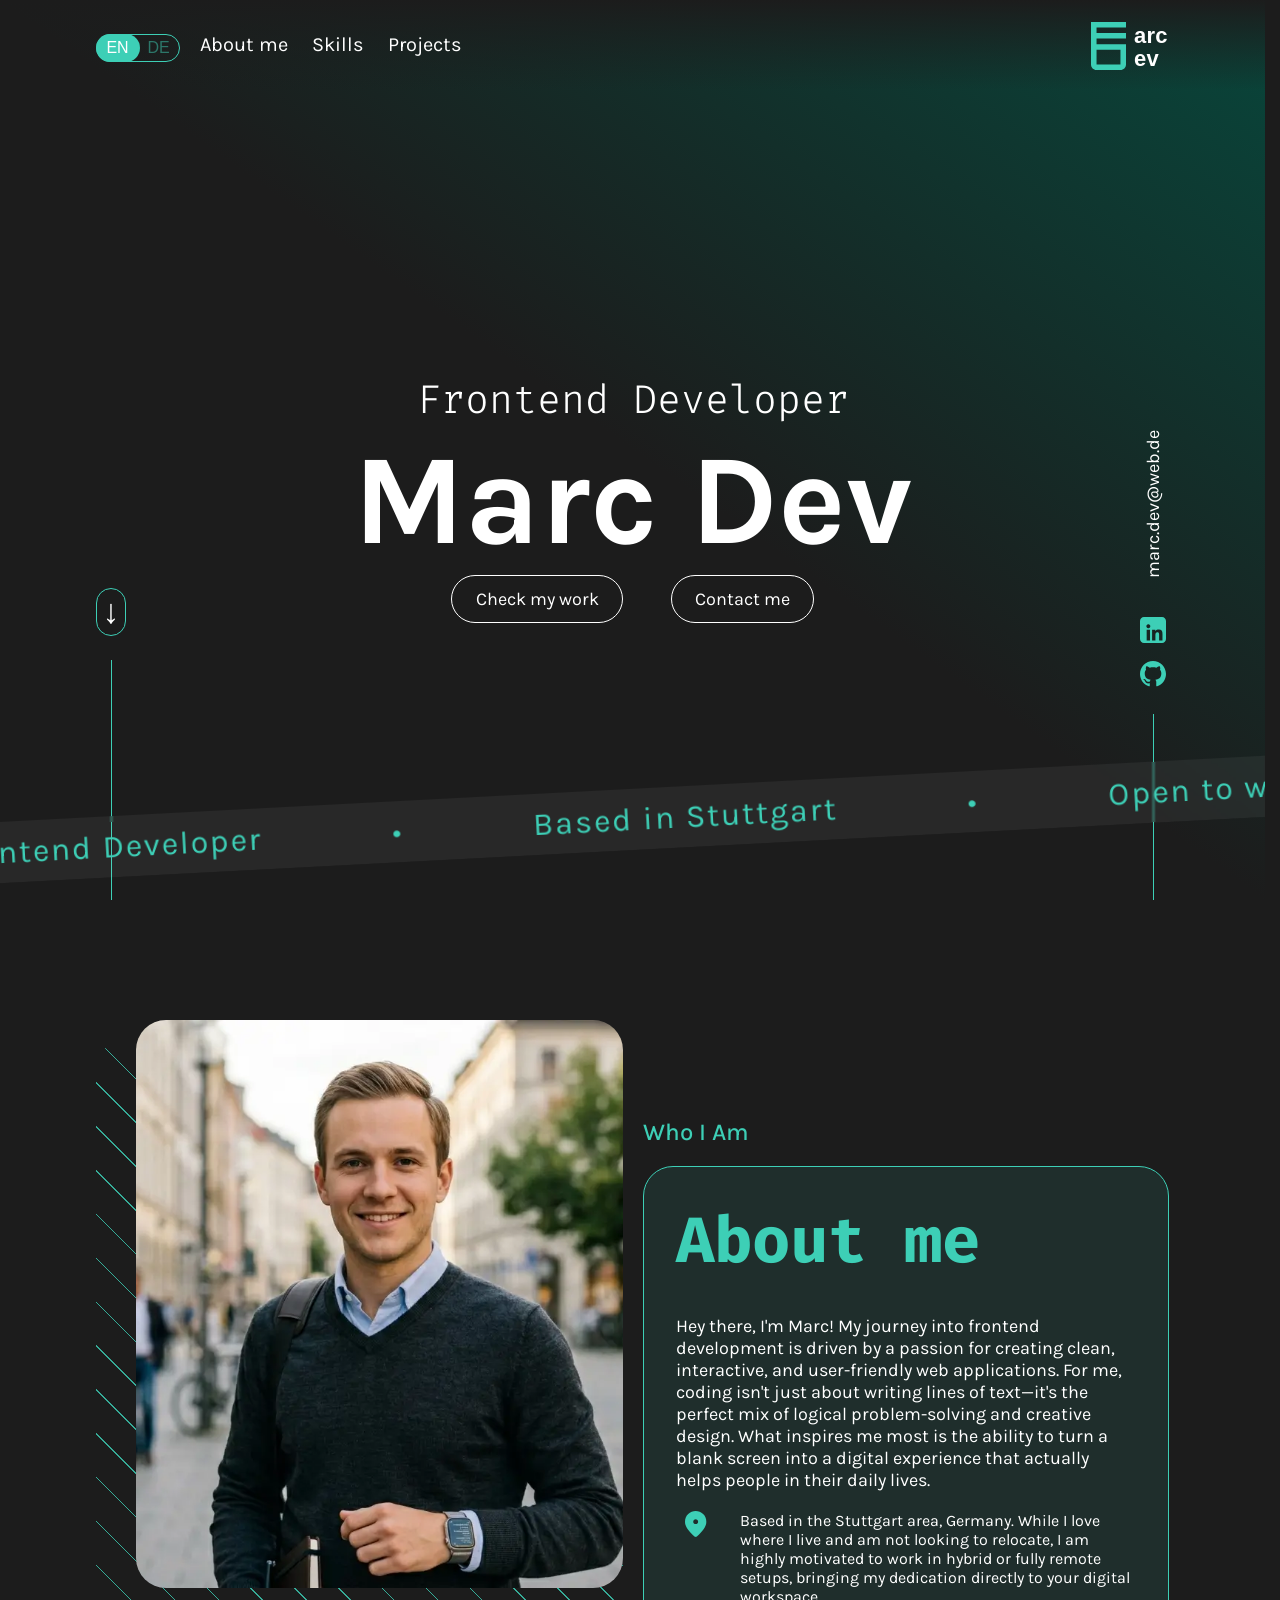
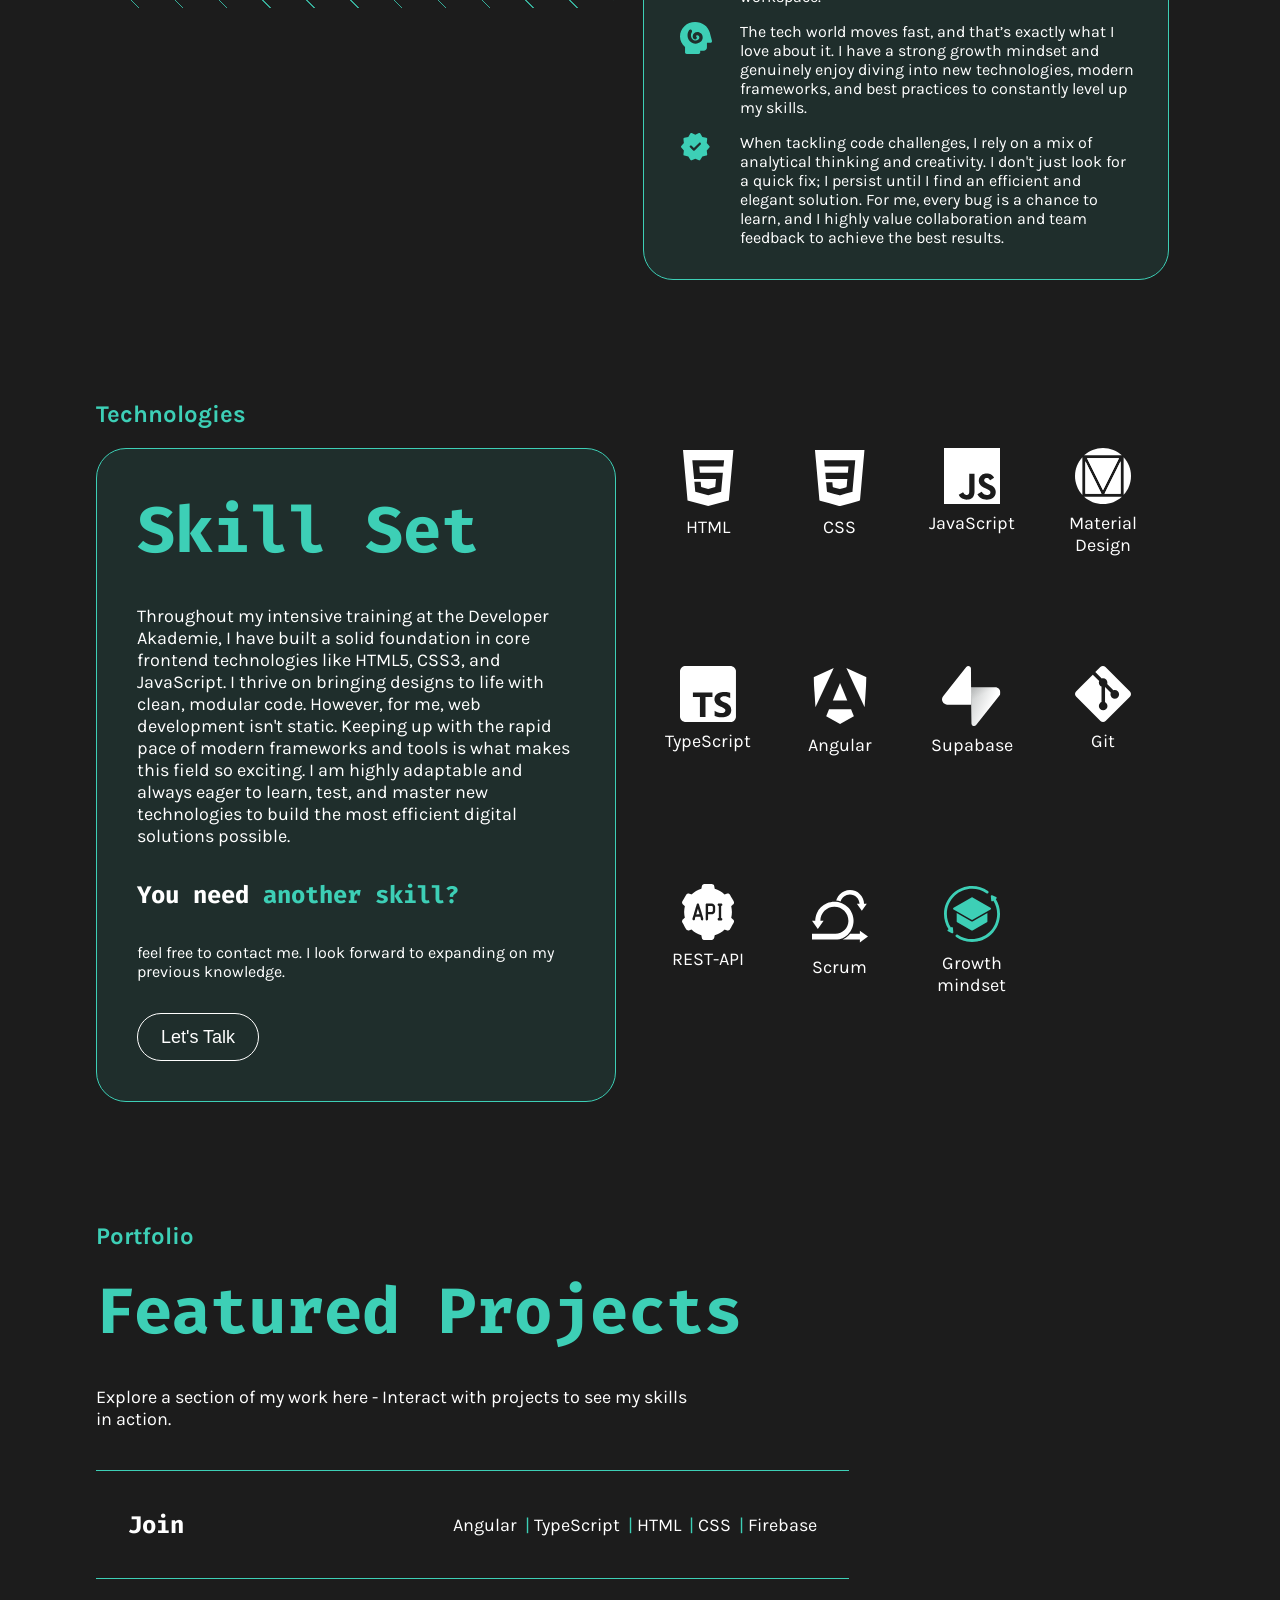
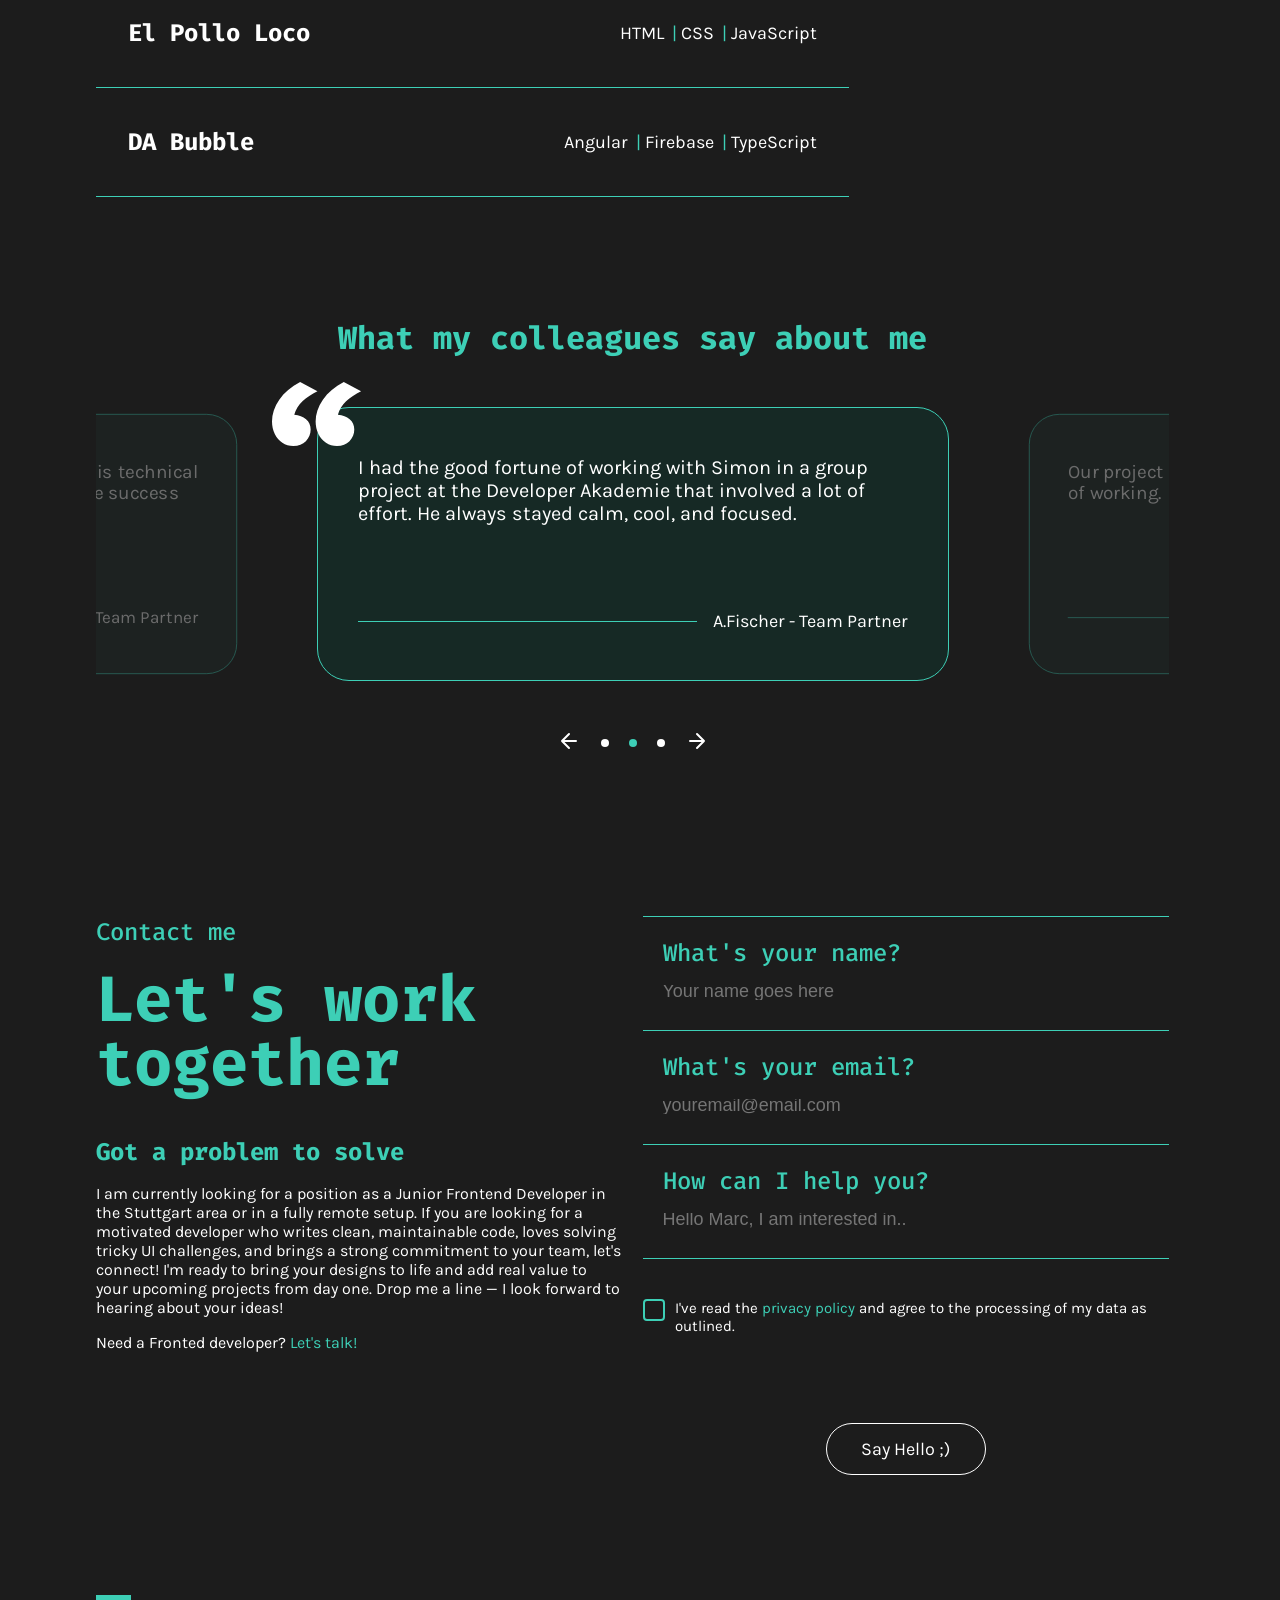
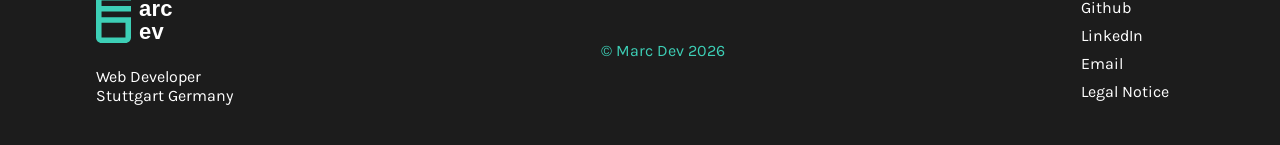
==== commit c42ce97e: "finish media query 750px" ====
--- a/index.html
+++ b/index.html
@@ -79,6 +79,29 @@
             <div id="socials_container">
                 <div id="socials_line"></div>
                 <div id="svg_container">
+
+
+                    <a href="#">
+                        <svg id="mail_svg" width="32" height="32" viewBox="0 0 32 32" fill="none" xmlns="http://www.w3.org/2000/svg">
+                            <g clip-path="url(#clip0_116436_2092)">
+                                <mask id="mask0_116436_2092" style="mask-type:alpha" maskUnits="userSpaceOnUse" x="0"
+                                    y="0" width="32" height="32">
+                                    <rect width="32" height="32" fill="#D9D9D9" />
+                                </mask>
+                                <g mask="url(#mask0_116436_2092)">
+                                    <path
+                                        d="M5.33317 26.6666C4.59984 26.6666 3.97206 26.4055 3.44984 25.8833C2.92762 25.361 2.6665 24.7333 2.6665 23.9999V7.99992C2.6665 7.26659 2.92762 6.63881 3.44984 6.11659C3.97206 5.59436 4.59984 5.33325 5.33317 5.33325H26.6665C27.3998 5.33325 28.0276 5.59436 28.5498 6.11659C29.0721 6.63881 29.3332 7.26659 29.3332 7.99992V23.9999C29.3332 24.7333 29.0721 25.361 28.5498 25.8833C28.0276 26.4055 27.3998 26.6666 26.6665 26.6666H5.33317ZM15.9998 17.0999C16.1109 17.0999 16.2276 17.0833 16.3498 17.0499C16.4721 17.0166 16.5887 16.9666 16.6998 16.8999L26.1332 10.9999C26.3109 10.8888 26.4443 10.7499 26.5332 10.5833C26.6221 10.4166 26.6665 10.2333 26.6665 10.0333C26.6665 9.58881 26.4776 9.25547 26.0998 9.03325C25.7221 8.81103 25.3332 8.82214 24.9332 9.06659L15.9998 14.6666L7.0665 9.06659C6.6665 8.82214 6.27761 8.81659 5.89984 9.04992C5.52206 9.28325 5.33317 9.61103 5.33317 10.0333C5.33317 10.2555 5.37761 10.4499 5.4665 10.6166C5.55539 10.7833 5.68873 10.911 5.8665 10.9999L15.2998 16.8999C15.4109 16.9666 15.5276 17.0166 15.6498 17.0499C15.7721 17.0833 15.8887 17.0999 15.9998 17.0999Z"
+                                        fill="#3DCFB6" />
+                                </g>
+                            </g>
+                            <defs>
+                                <clipPath id="clip0_116436_2092">
+                                    <rect width="32" height="32" fill="white" />
+                                </clipPath>
+                            </defs>
+                        </svg>
+                    </a>
+
                     <a href="https://de.linkedin.com/" target="_blank">
                         <svg width="32" height="32" viewBox="0 0 32 32" fill="none" xmlns="http://www.w3.org/2000/svg">
                             <path
--- a/style.css
+++ b/style.css
@@ -33,15 +33,15 @@
     color: var(--primary-text);
 }
 
-h2{
+h2 {
     font-family: 'FiraCode', 'Courier New', monospace;
 }
 
-h3{
+h3 {
     font-family: 'FiraCode', 'Courier New', monospace;
 }
 
-h4{
+h4 {
     font-family: 'FiraCode', 'Courier New', monospace;
 }
 
@@ -202,19 +202,20 @@
     font-size: 20px;
 }
 
-.nav-link{
+.nav-link {
     position: relative;
     text-decoration: none;
     padding-bottom: 8px;
     display: inline-block;
-    color: var(--primary-text); 
+    color: var(--primary-text);
     transition: color 0.3s ease;
 }
+
 .nav-link:hover {
-    color: var(--secondary-text); 
-}
-
-.nav-link::after{
+    color: var(--secondary-text);
+}
+
+.nav-link::after {
     content: "";
     position: absolute;
     bottom: -4px;
@@ -230,8 +231,9 @@
 
 .nav-link:hover::after {
     opacity: 1;
-    transform: translateX(-50%) scale(1); 
-}
+    transform: translateX(-50%) scale(1);
+}
+
 /* #endregion */
 
 #hero {
@@ -451,37 +453,41 @@
     font-size: 18px;
 }
 
-#social_email:hover{
+#mail_svg {
+    display: none;
+}
+
+#social_email:hover {
     color: var(--secondary-text);
 }
 
 #svg_container a {
-    position: relative; 
+    position: relative;
     display: inline-block;
-    line-height: 0;    
+    line-height: 0;
 }
 
 #svg_container a::after {
     content: "";
     position: absolute;
-    
-    left: 38px;           
+
+    left: 38px;
     top: 50%;
     transform: translateY(-50%) scale(0);
-    
-   
+
+
     width: 6px;
     height: 6px;
     border-radius: 50%;
     background-color: var(--secondary-text);
     opacity: 0;
-    
+
     transition: opacity 0.3s ease, transform 0.3s cubic-bezier(0.175, 0.885, 0.32, 1.275);
 }
 
 #svg_container a:hover::after {
     opacity: 1;
-    transform: translateY(-50%) scale(1); 
+    transform: translateY(-50%) scale(1);
 }
 
 #svg_container a:hover svg path {
@@ -507,7 +513,7 @@
 #portrait {
     position: relative;
     display: inline-block;
-    padding-left: 40px; 
+    padding-left: 40px;
 }
 
 #portrait img {
@@ -525,21 +531,19 @@
     content: "";
     position: absolute;
     top: 20px;
-    left: 0px; 
+    left: 0px;
     max-width: 568px;
     width: 100%;
     max-height: 568px;
     height: 100%;
     border-radius: 30px;
     z-index: 1;
-    background: repeating-linear-gradient(
-        45deg,
-        transparent,
-        transparent 30px,
-        var(--secondary-text) 30px,
-        var(--secondary-text) 31px 
-    );
-    opacity: 0.8; 
+    background: repeating-linear-gradient(45deg,
+            transparent,
+            transparent 30px,
+            var(--secondary-text) 30px,
+            var(--secondary-text) 31px);
+    opacity: 0.8;
 }
 
 #who_i_am {
@@ -649,7 +653,7 @@
     font-size: 18px;
 }
 
-#text_16{
+#text_16 {
     font-size: 16px;
 }
 
@@ -725,7 +729,7 @@
     transform: scale(1.1);
 }
 
-#growth_mindset{
+#growth_mindset {
     position: relative;
 }
 
@@ -734,11 +738,11 @@
     pointer-events: auto;
 }
 
-#growth_mindset:hover p{
-    color: var(--secondary-text);
-}
-
-#mindset_overlay{
+#growth_mindset:hover p {
+    color: var(--secondary-text);
+}
+
+#mindset_overlay {
     position: absolute;
     top: -132px;
     left: -20px;
@@ -755,35 +759,35 @@
 #mindset_overlay::before {
     content: "";
     position: absolute;
-    
-    bottom: -10px;       
+
+    bottom: -10px;
     left: 33%;
     transform: translateX(-50%);
-    
+
     width: 0;
     height: 0;
-    border-left: 10px solid transparent;   
-    border-right: 10px solid transparent;  
-    border-top: 10px solid var(--primary-text); 
-}
-
-#mindset_overlay p{
+    border-left: 10px solid transparent;
+    border-right: 10px solid transparent;
+    border-top: 10px solid var(--primary-text);
+}
+
+#mindset_overlay p {
     margin-bottom: 10px;
 }
 
-#mindset_inner{
+#mindset_inner {
     display: flex;
     justify-content: center;
     gap: 14px;
 }
 
-.mindset_langs{
+.mindset_langs {
     display: flex;
     flex-direction: column;
     align-items: center;
 }
 
-.mindset_langs svg{
+.mindset_langs svg {
     width: 40px;
     height: 40px;
 }
@@ -844,7 +848,7 @@
     color: var(--secondary-text);
 }
 
-.used_langs{
+.used_langs {
     font-size: 18px;
     font-weight: 400;
 }
@@ -866,7 +870,7 @@
     transform: translateX(0);
 }
 
-.prev_projects h3{
+.prev_projects h3 {
     font-size: 24px;
     font-weight: 700;
 }
@@ -874,24 +878,22 @@
 .img_container::before {
     content: "";
     position: absolute;
-    bottom: -15px;          
-    right: -15px;           
+    bottom: -15px;
+    right: -15px;
     width: 100%;
     height: 100%;
     border-radius: 30px;
-    z-index: -1; 
-    background: repeating-linear-gradient(
-        45deg,
-        transparent,
-        transparent 8px,
-        var(--secondary-text) 8px,
-        var(--secondary-text) 9px 
-    );
-    opacity: 0.8; 
+    z-index: -1;
+    background: repeating-linear-gradient(45deg,
+            transparent,
+            transparent 8px,
+            var(--secondary-text) 8px,
+            var(--secondary-text) 9px);
+    opacity: 0.8;
 }
 
 #project_area {
-    position: relative; 
+    position: relative;
     height: 100%;
     display: flex;
     justify-content: center;
@@ -905,21 +907,21 @@
     border-radius: 30px;
     display: block;
     position: relative;
-    z-index: 2; 
+    z-index: 2;
 }
 
 .img_container.active {
     opacity: 1;
     transform: scale(1);
-    z-index: 2; 
+    z-index: 2;
     pointer-events: auto;
 }
 
 .img_container {
-    position: absolute; 
+    position: absolute;
     display: inline-block;
     z-index: 1;
-    
+
     opacity: 0;
     transform: scale(0.95);
     transition: opacity 0.3s ease, transform 0.3s ease;
@@ -927,32 +929,30 @@
 }
 
 #img-join {
-    top: 40%; 
-    transform-origin: top right; 
+    top: 40%;
+    transform-origin: top right;
 }
 
 .img_container::before {
     content: "";
     position: absolute;
-    bottom: -15px;       
-    right: -15px;           
+    bottom: -15px;
+    right: -15px;
     width: 100%;
     height: 100%;
     border-radius: 30px;
-    z-index: -1;         
-    background: repeating-linear-gradient(
-        -45deg,
-        transparent,
-        transparent 7px,
-        var(--secondary-text) 7px,
-        var(--secondary-text) 8px 
-    );
-    opacity: 0.8; 
+    z-index: -1;
+    background: repeating-linear-gradient(-45deg,
+            transparent,
+            transparent 7px,
+            var(--secondary-text) 7px,
+            var(--secondary-text) 8px);
+    opacity: 0.8;
 }
 
 #img-pollo {
     top: 72%;
-    transform: translateY(-50%) scale(0.95); 
+    transform: translateY(-50%) scale(0.95);
     transform-origin: center right;
 }
 
@@ -961,8 +961,8 @@
 }
 
 #img-bubble {
-    bottom: 0; 
-    transform-origin: bottom right; 
+    bottom: 0;
+    transform-origin: bottom right;
 }
 
 /* #endregion */
@@ -984,7 +984,7 @@
     align-items: center;
 }
 
-#quote_icon{
+#quote_icon {
     position: absolute;
     left: calc(50% - 316px - 45px);
     top: 65px;
@@ -1116,12 +1116,12 @@
     font-size: 24px;
 }
 
-#h4_thin{
+#h4_thin {
     font-weight: 500;
     margin-bottom: 20px;
 }
 
-#h4_bold{
+#h4_bold {
     font-weight: 700;
     margin-bottom: 16px;
 }
@@ -1135,7 +1135,7 @@
     line-height: 100%;
 }
 
-#contact_text{
+#contact_text {
     margin-bottom: 16px;
 }
 
@@ -1149,18 +1149,18 @@
     gap: 16px;
     padding: 20px 20px;
     border-bottom: 1px solid var(--secondary-text);
-    padding-bottom: 30px; 
+    padding-bottom: 30px;
     position: relative;
 }
 
-.form_container label{
+.form_container label {
     font-size: 24px;
     color: var(--secondary-text);
     font-family: 'FiraCode', 'Courier New', monospace;
     font-weight: 500;
 }
 
-input::placeholder{
+input::placeholder {
     font-size: 18px;
     font-weight: 400;
 }
@@ -1187,18 +1187,18 @@
     height: 0;
 }
 
-.privacy-link{
-    color: var(--secondary-text);
-}
-
-.privacy-link:hover{
+.privacy-link {
+    color: var(--secondary-text);
+}
+
+.privacy-link:hover {
     color: var(--primary-text);
     border-bottom: 1px solid var(--secondary-text);
 }
 
 #privacy_btn label {
     position: relative;
-    padding-left: 32px; 
+    padding-left: 32px;
     cursor: pointer;
     color: var(--primary-text);
     font-size: 18px;
@@ -1214,21 +1214,21 @@
     top: 0px;
     width: 18px;
     height: 18px;
-    border: 2px solid var(--secondary-text); 
-    border-radius: 4px; 
+    border: 2px solid var(--secondary-text);
+    border-radius: 4px;
     background-color: transparent;
 }
 
 #privacy_btn label:hover::before {
-    background-color: color-mix(in srgb, var(--secondary-text) 20%, transparent); 
-}
-
-#privacy:checked + label::after {
+    background-color: color-mix(in srgb, var(--secondary-text) 20%, transparent);
+}
+
+#privacy:checked+label::after {
     content: "✓";
     position: absolute;
     left: 5px;
     top: 1px;
-    color: var(--secondary-text); 
+    color: var(--secondary-text);
     font-size: 18px;
     font-weight: bold;
 }
@@ -1256,7 +1256,7 @@
     height: 52px;
 }
 
-#submit_btn{
+#submit_btn {
     display: flex;
     justify-content: flex-start;
     width: 200%;
@@ -1306,11 +1306,11 @@
 }
 
 #footer_list li a {
-    position: relative; 
+    position: relative;
     display: inline-block;
     color: var(--primary-text);
-    
-    padding-left: 16px; 
+
+    padding-left: 16px;
     transition: color 0.3s ease;
 }
 
@@ -1321,10 +1321,10 @@
 #footer_list li a::after {
     content: "";
     position: absolute;
-    
-    left: 2px;      
+
+    left: 2px;
     top: 50%;
-    transform: translateY(-50%) scale(0); 
+    transform: translateY(-50%) scale(0);
     width: 6px;
     height: 6px;
     border-radius: 50%;
@@ -1342,22 +1342,23 @@
     color: var(--secondary-text);
 }
 
-#footer_img_area{
+#footer_img_area {
     max-width: 165px;
     display: flex;
     flex-direction: column;
     gap: 20px;
 }
+
 /* #endregion */
 
 .error-message {
-    color: #E77A7A; 
+    color: #E77A7A;
     font-size: 16px;
     display: block;
     position: absolute;
     bottom: 6px;
-    
-    
+
+
     opacity: 0;
     transform: translateY(-5px);
     transition: all 0.2s ease-in-out;
@@ -1365,7 +1366,7 @@
 }
 
 .form_container.invalid .error-empty,
-.form_container.invalid .error-message:not(.error-invalid), 
+.form_container.invalid .error-message:not(.error-invalid),
 #privacy_btn.invalid .error-message {
     opacity: 1;
     transform: translateY(0);
@@ -1384,11 +1385,11 @@
 #privacy_btn .error-message {
     position: absolute;
     bottom: 0;
-    left: 32px; 
+    left: 32px;
     width: auto;
 }
 
-#project_overlay{
+#project_overlay {
     position: absolute;
     max-width: 1248px;
     width: 100%;
@@ -1400,7 +1401,7 @@
     border-radius: 20px;
 }
 
-#project_text{
+#project_text {
     display: flex;
     flex-direction: column;
     justify-content: center;
@@ -1408,51 +1409,51 @@
     padding: 0 80px;
 }
 
-#project_text h2{
+#project_text h2 {
     font-size: 128px;
     font-weight: 700;
     font-family: 'Karla', 'Courier New', monospace;
     color: var(--secondary-text);
 }
 
-#project_text h3{
+#project_text h3 {
     font-size: 64px;
     font-weight: 700;
     margin-bottom: 40px;
     line-height: 80%;
 }
 
-#project_desc h4{
+#project_desc h4 {
     font-size: 24px;
     color: var(--secondary-text);
     margin-bottom: 20px;
 }
 
-#overlay_description{
+#overlay_description {
     font-size: 18px;
     margin-bottom: 32px;
 }
 
-#overlay_used_langs{
+#overlay_used_langs {
     margin-bottom: 40px;
     display: flex;
     gap: 16px;
     flex-wrap: wrap;
 }
 
-.overlay_langs{
+.overlay_langs {
     display: flex;
     justify-content: center;
     align-items: center;
     gap: 5px;
 }
 
-#overlay_buttons{
+#overlay_buttons {
     display: flex;
     gap: 32px;
 }
 
-#overlay_buttons a{
+#overlay_buttons a {
     background-color: transparent;
     color: var(--primary-text);
     padding: 13px 24px;
@@ -1463,27 +1464,27 @@
     cursor: pointer;
 }
 
-#overlay_buttons a:hover{
+#overlay_buttons a:hover {
     border: 1px solid var(--secondary-text);
     color: var(--secondary-text);
 }
 
-#overlay_buttons svg{
+#overlay_buttons svg {
     transition: transform 0.2s ease-in-out;
 }
 
-#overlay_buttons a:hover svg{
+#overlay_buttons a:hover svg {
     transform: scale(1.1) translateX(2px) translateY(-2px);
 }
 
-#project_image{
+#project_image {
     display: flex;
     flex-direction: column;
     justify-content: center;
     position: relative;
 }
 
-#project_image img{
+#project_image img {
     position: absolute;
     right: 80px;
     width: 520px;
@@ -1501,11 +1502,11 @@
     border: none;
 }
 
-#close_overlay_btn:hover{
+#close_overlay_btn:hover {
     transform: scale(1.2);
 }
 
-#next_project{
+#next_project {
     position: absolute;
     bottom: 55px;
     right: 78px;
@@ -1520,27 +1521,27 @@
     border: none;
 }
 
-#next_project svg{
+#next_project svg {
     transform-origin: left;
     transition: transform 0.3s ease-in-out;
 }
 
-#next_project:hover{
+#next_project:hover {
     color: var(--primary-text);
 }
 
-#next_project:hover svg{
+#next_project:hover svg {
     transform: scale(1.1) translateX(2px);
     filter: brightness(1.2);
 }
 
-#overlay_backdrop{
+#overlay_backdrop {
     position: fixed;
     top: 0;
     left: 0;
     width: 100vw;
     height: 100vh;
-    background-color: rgba(0, 0, 0, 0.7); 
+    background-color: rgba(0, 0, 0, 0.7);
     display: flex;
     justify-content: center;
     align-items: center;
@@ -1548,8 +1549,8 @@
     backdrop-filter: blur(3px);
 }
 
-.d_none{
-    display: none!important;
+.d_none {
+    display: none !important;
 }
 
 .no-scroll {
@@ -1573,130 +1574,266 @@
         margin: 0 var(--content-offset);
     }
 
-    .container_content_limit{
+    .container_content_limit {
         margin-right: var(--content-offset);
         margin-left: var(--content-offset);
     }
 }
 
 @media (max-width: 1100px) {
-    #about_grid{
+    #about_grid {
         display: flex;
         flex-direction: column;
         align-items: center;
     }
 
-    #portrait img{
+    #portrait img {
         height: 450px;
     }
 
-    #portrait{
+    #portrait {
         padding: 0;
     }
 
-    #portrait::before{
+    #portrait::before {
         display: none;
     }
 
-    #skills_grid{
+    #skills_grid {
         display: flex;
         flex-direction: column;
         align-items: center;
     }
 
-    #svg_grid{
+    #svg_grid {
         margin-top: 60px;
         max-width: 700px;
         width: 100%;
         height: 500px;
     }
 
-    #portfolio_grid{
+    #portfolio_grid {
         display: flex;
         flex-direction: column;
     }
 
-    #project_area{
+    #project_area {
         display: none;
     }
 
-    .testimonials{
+    .testimonials {
         flex: 0 0 350px;
         height: 290px;
     }
 
-    .contact_grid{
+    .contact_grid {
         display: flex;
         flex-direction: column;
         gap: 64px;
     }
 
-    #project_overlay{
+    #project_overlay {
         gap: 20px;
     }
 
-    #project_image img{
+    #project_image img {
         max-width: 520px;
         width: 100%;
     }
 }
 
-@media (max-width: 750px){
-    #switch_container{
+@media (max-width: 750px) {
+    #hero{
+        padding-top: 100px;
+        justify-content: start;
+
+    }
+
+    #indicator_line{
+        height: 224px;
+    }
+
+    #socials_line{
+        height: 112px;
+    }
+
+    #switch_container {
         display: none;
     }
 
-    #menu_list{
+    #menu_list {
         display: none;
     }
 
-    #menu_elements{
+    #menu_elements {
         display: flex;
         flex-direction: column-reverse;
         align-items: flex-start;
     }
 
-    .container{
+    .container {
         margin: 0;
     }
 
-    #indicator_container{
+    #indicator_container {
         left: 16px;
     }
 
-    #socials_container{
+    #socials_container {
         right: 16px;
     }
 
-    h1{
+    h1 {
         font-size: 62px;
     }
 
-    h2{
+    h2 {
         font-size: 24px;
     }
 
-    #check_work_btn{
+    #check_work_btn {
         width: 153px;
     }
 
-    .hero_btns{
+    .hero_btns {
         gap: 24px;
     }
 
-    .container_content_limit{
+    .container_content_limit {
         margin-left: 16px;
         margin-right: 16px;
         margin-top: 100px;
         margin-bottom: 100px;
     }
 
-    .prev_projects{
+    .prev_projects {
         flex-wrap: wrap;
         padding: 0;
     }
+
+    .used_langs {
+        flex-wrap: wrap;
+    }
+
+    .ticker-content span,
+    #references h3 {
+        font-size: 24px;
+    }
+
+    #who_i_am h4,
+    #skillset_wrapper h4,
+    #present_projects h4,
+    .testimonials p,
+    #h4_thin {
+        font-size: 18px;
+    }
+
+    #about_me_text h2,
+    #skillset h2,
+    #present_projects h2,
+    .work_together h2 {
+        font-size: 56px;
+    }
+
+    #about_me_text p {
+        font-size: 16px;
+    }
+
+    #text_18,
+    .svg_divs p,
+    #present_projects p,
+    .testimonial_author span {
+        font-size: 16px;
+    }
+
+    #skillset_text h3 {
+        font-size: 20px;
+    }
+
+    #quote_icon {
+        position: absolute;
+        left: calc(80% - 316px - 45px);
+        top: 65px;
+        z-index: 20;
+        width: 67px;
+        height: 48px;
+    }
+
+    .work_together h4, 
+    .form_container label{
+        font-size: 20px;
+    }
+
+    #form_btn{
+        width: 139px;
+        height: 48px;
+    }
+
+    #svg_grid{
+        grid-template-columns: repeat(3, 1fr);
+    }
+
+    #project_overlay{
+        display: flex;
+        flex-direction: column-reverse;
+        height: 94%;                
+        justify-content: start;
+        align-items: center;
+    }
     
-    .used_langs{
-        flex-wrap: wrap;
+    #project_image{
+        position: static;
+        padding-top: 50px;
+        padding-left: 40px;
+        padding-right: 40px;
+    }
+
+    #project_image img{
+        position: static;
+        max-width: 342px;
+        width: 100%;
+    }
+
+    #close_overlay_btn{
+        top: 25px;
+        right: 25px;
+    }
+
+    #next_project{
+        bottom: 25px;
+        right: 25px;
+    }
+
+    #project_text{
+        padding: 0 20px;
+    }
+
+    #project_text h2{
+        font-size: 72px;
+    }
+
+    #project_text h3{
+        font-size: 56px;
+        margin-bottom: 32px;
+    }
+
+    #project_desc h4{
+        font-size: 20px;
+    }
+
+    #overlay_description{
+        font-size: 16px;
+    }
+
+    #social_email p{
+        display: none;
+    }
+
+    #mail_svg{
+        display: block;
+    }
+
+    .testimonials{
+        flex: 0 0 340px;
     }
 }
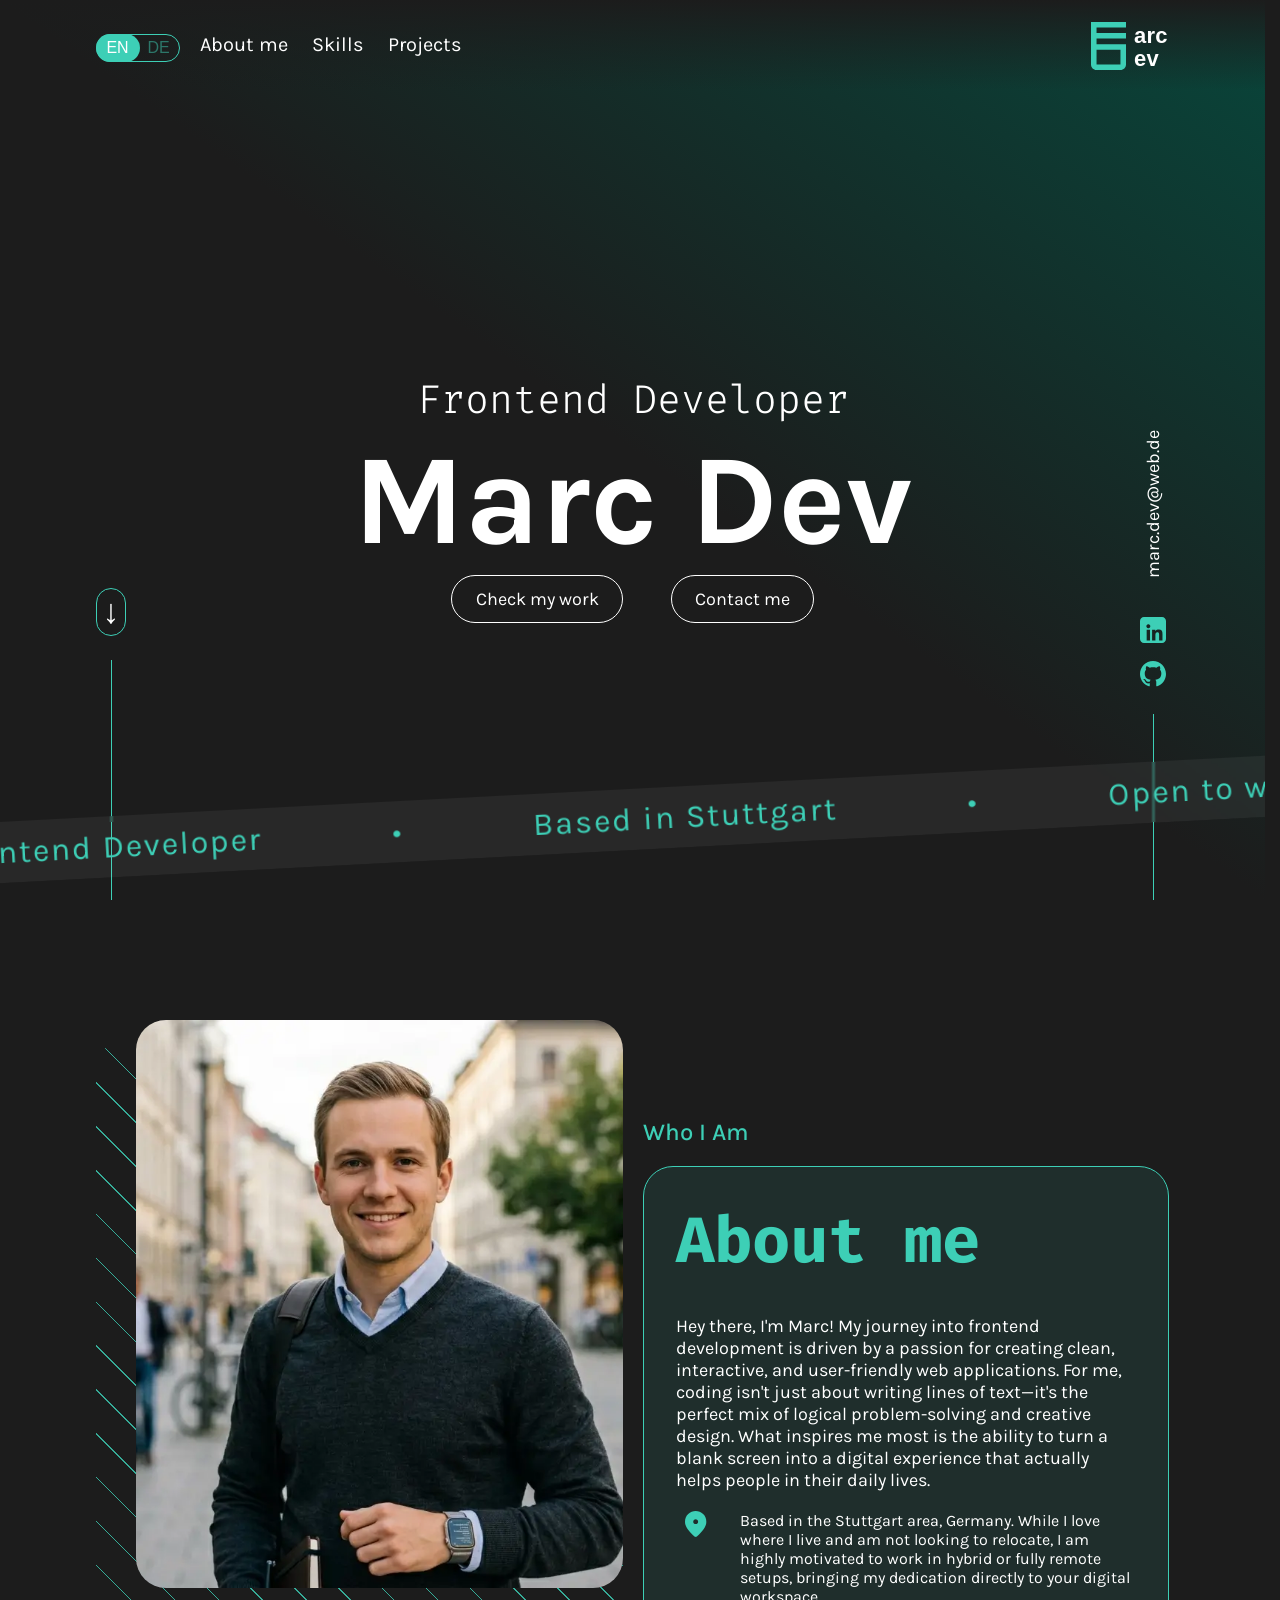
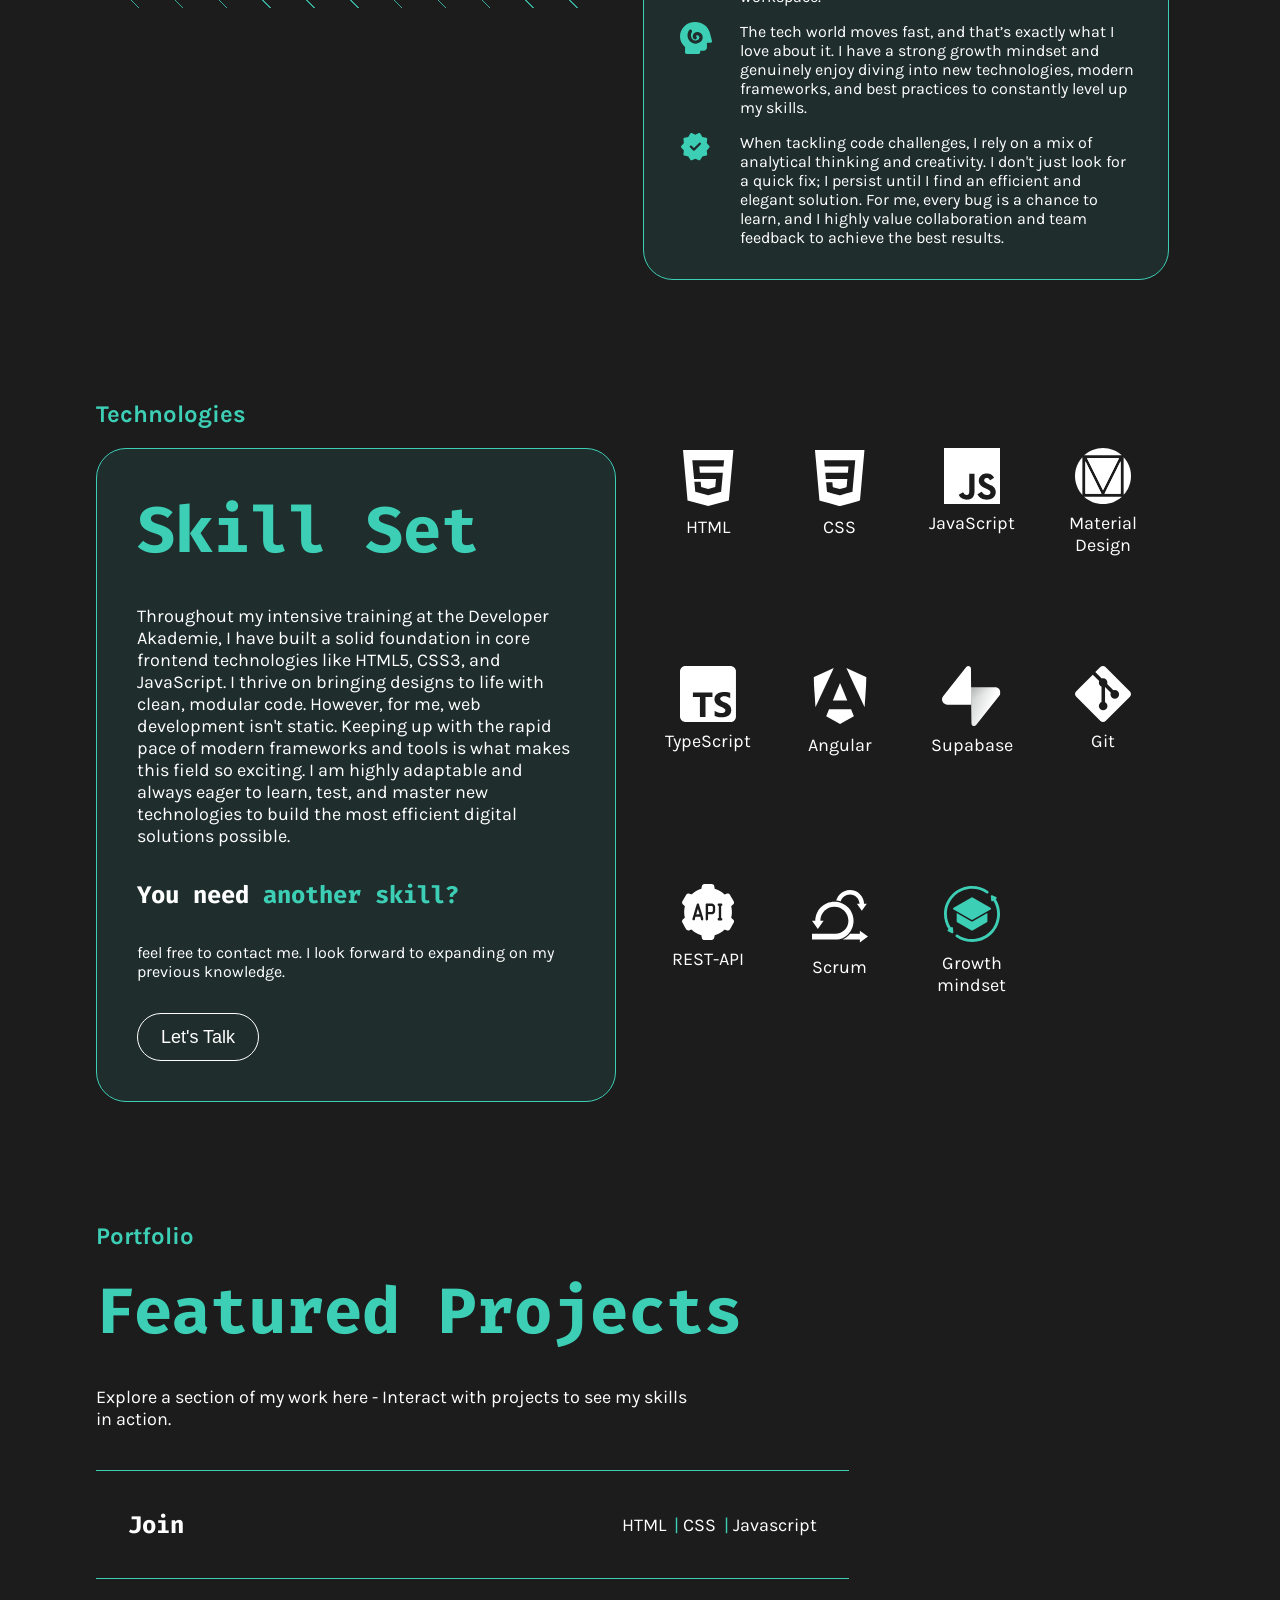
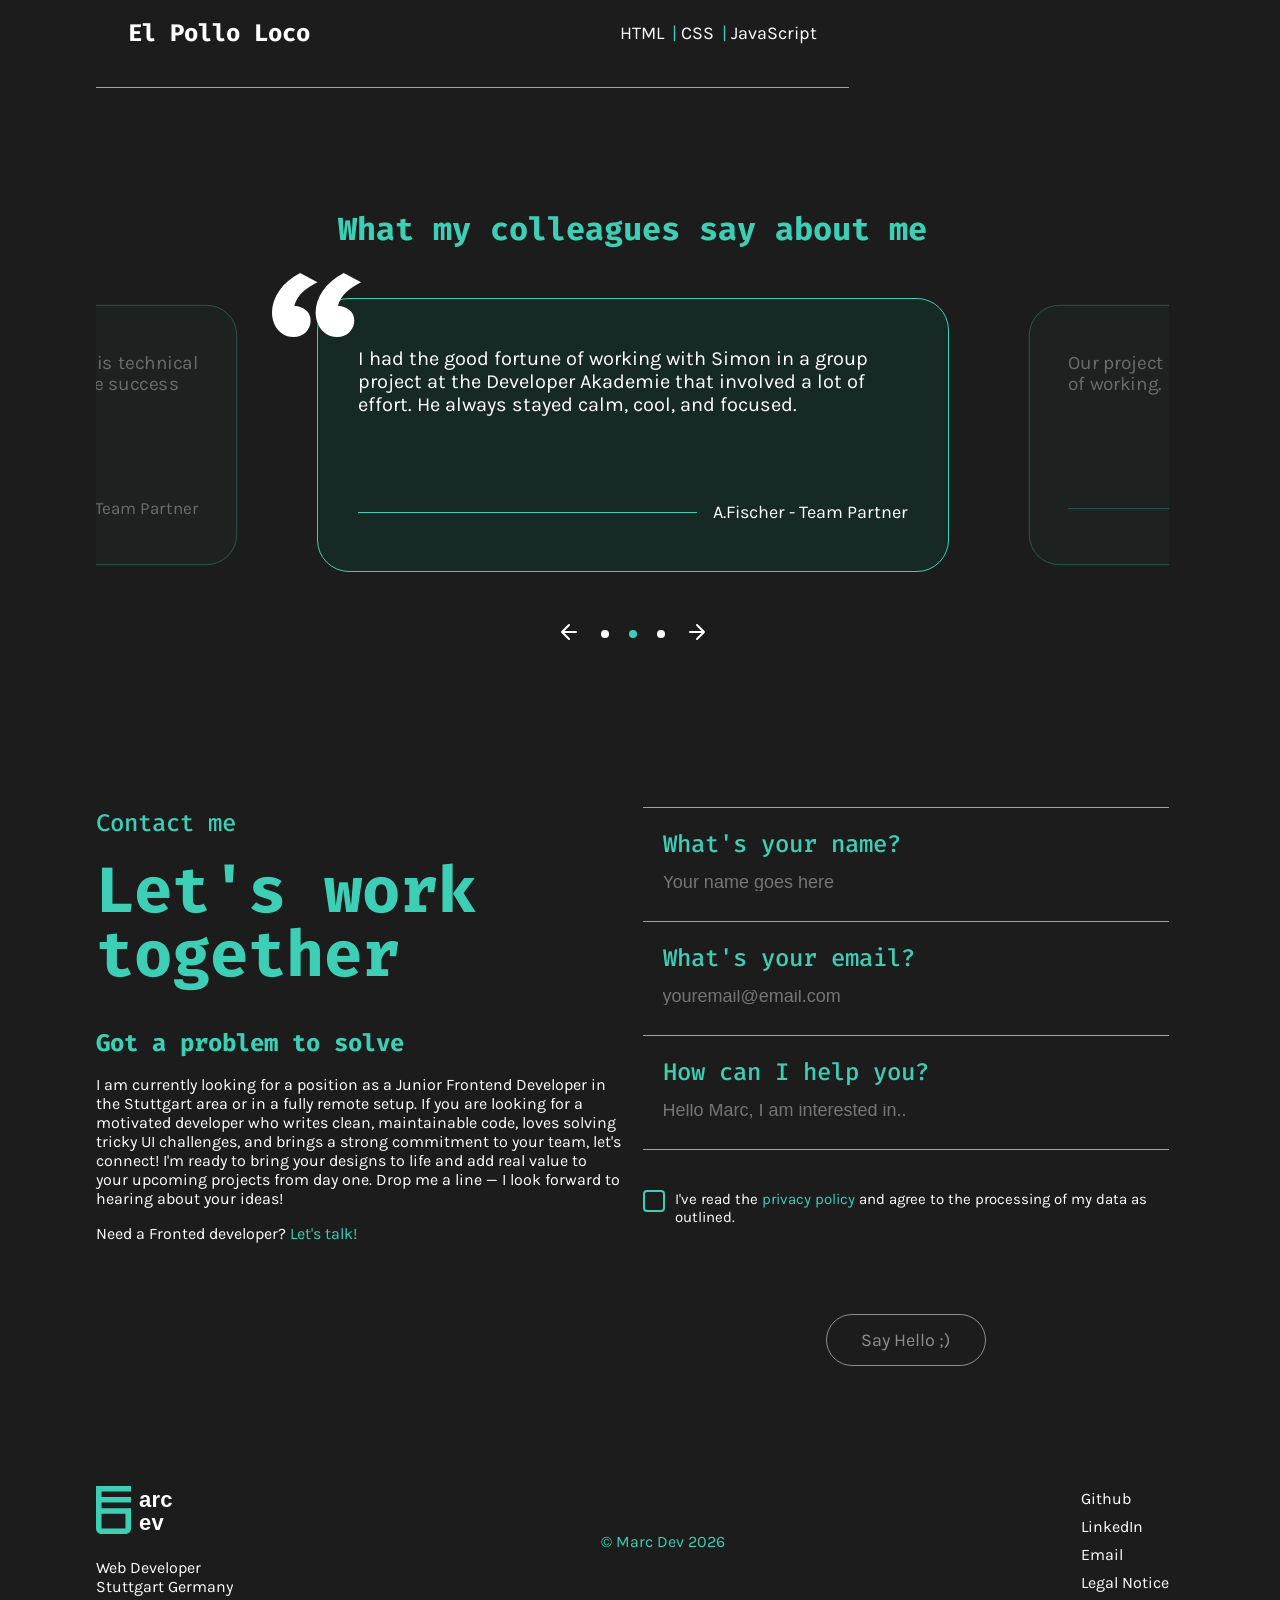
==== commit 1112c858: "bugs fix" ====
--- a/index.html
+++ b/index.html
@@ -4,7 +4,8 @@
 <head>
     <meta charset="UTF-8">
     <meta name="viewport" content="width=device-width, initial-scale=1.0">
-    <title>Portfolio</title>
+    <title>Marc Dev - Portfolio</title>
+    <link rel="icon" type="image/x-icon" href="./img/fav.png">
     <link rel="stylesheet" href="style.css">
 </head>
 
@@ -14,7 +15,7 @@
             <nav id="container_header" class="container">
                 <div id="switch_container">
                     <label class="switch">
-                        <input type="checkbox" id="lang-toggle">
+                        <input type="checkbox" id="lang-toggle-desktop">
                         <span class="slider">
                             <span class="text-en switch_text">EN</span>
                             <span class="text-de switch_text">DE</span>
@@ -50,6 +51,31 @@
                     </div>
                 </div>
             </nav>
+            <div id="mobile_nav">
+                <button>
+                    <svg width="32" height="22" viewBox="0 0 32 22" fill="none" xmlns="http://www.w3.org/2000/svg">
+                        <path
+                            d="M0.769 21.077C0.551334 21.077 0.368667 21.0022 0.221 20.8525C0.0736666 20.7032 0 20.518 0 20.297C0 20.076 0.0736666 19.8943 0.221 19.752C0.368667 19.6097 0.551334 19.5385 0.769 19.5385H31.231C31.4487 19.5385 31.6313 19.6133 31.779 19.763C31.9263 19.9123 32 20.0975 32 20.3185C32 20.5395 31.9263 20.7212 31.779 20.8635C31.6313 21.0058 31.4487 21.077 31.231 21.077H0.769ZM0.769 11.3075C0.551334 11.3075 0.368667 11.2328 0.221 11.0835C0.0736666 10.9338 0 10.7485 0 10.5275C0 10.3065 0.0736666 10.1248 0.221 9.9825C0.368667 9.8405 0.551334 9.7695 0.769 9.7695H31.231C31.4487 9.7695 31.6313 9.84417 31.779 9.9935C31.9263 10.1432 32 10.3285 32 10.5495C32 10.7705 31.9263 10.9522 31.779 11.0945C31.6313 11.2365 31.4487 11.3075 31.231 11.3075H0.769ZM0.769 1.5385C0.551334 1.5385 0.368667 1.46367 0.221 1.314C0.0736666 1.16467 0 0.979502 0 0.758502C0 0.537502 0.0736666 0.355834 0.221 0.213501C0.368667 0.0711676 0.551334 0 0.769 0H31.231C31.4487 0 31.6313 0.0748329 31.779 0.2245C31.9263 0.373833 32 0.559002 32 0.780002C32 1.001 31.9263 1.18267 31.779 1.325C31.6313 1.46733 31.4487 1.5385 31.231 1.5385H0.769Z"
+                            fill="white" />
+                    </svg>
+                </button>
+            </div>
+            <div id="overlay_mobile_nav" class="d_none">
+                <ul id="menu_list_mobile">
+                    <li><a href="#about_me" class="nav-link" data-key="nav_about">About me</a></li>
+                    <li><a href="#skills" class="nav-link" data-key="nav_skills">Skills</a></li>
+                    <li><a href="#portfolio" class="nav-link" data-key="nav_projects">Projects</a></li>
+                </ul>
+                <div id="switch_container_mobile">
+                    <label class="switch">
+                        <input type="checkbox" id="lang-toggle-mobile">
+                        <span class="slider">
+                            <span class="text-en switch_text">EN</span>
+                            <span class="text-de switch_text">DE</span>
+                        </span>
+                    </label>
+                </div>
+            </div>
         </header>
         <main>
             <section id="hero" class="container">
@@ -82,7 +108,8 @@
 
 
                     <a href="#">
-                        <svg id="mail_svg" width="32" height="32" viewBox="0 0 32 32" fill="none" xmlns="http://www.w3.org/2000/svg">
+                        <svg id="mail_svg" width="32" height="32" viewBox="0 0 32 32" fill="none"
+                            xmlns="http://www.w3.org/2000/svg">
                             <g clip-path="url(#clip0_116436_2092)">
                                 <mask id="mask0_116436_2092" style="mask-type:alpha" maskUnits="userSpaceOnUse" x="0"
                                     y="0" width="32" height="32">
@@ -454,11 +481,9 @@
                     <div class="prev_projects" data-project="join">
                         <h3>Join</h3>
                         <div class="used_langs">
-                            <span>Angular</span>
-                            <span>TypeScript</span>
                             <span>HTML</span>
                             <span>CSS</span>
-                            <span>Firebase</span>
+                            <span>Javascript</span>
                         </div>
                     </div>
                     <div class="prev_projects" data-project="pollo">
@@ -469,14 +494,6 @@
                             <span>JavaScript</span>
                         </div>
                     </div>
-                    <div class="prev_projects" data-project="bubble">
-                        <h3>DA Bubble</h3>
-                        <div class="used_langs">
-                            <span>Angular</span>
-                            <span>Firebase</span>
-                            <span>TypeScript</span>
-                        </div>
-                    </div>
                 </div>
                 <div id="project_area">
                     <div id="img-join" class="img_container">
@@ -484,9 +501,6 @@
                     </div>
                     <div id="img-pollo" class="img_container">
                         <img class="prev_imgs" src="./img/el_pollo_loco.webp" alt="El Pollo Loco">
-                    </div>
-                    <div id="img-bubble" class="img_container">
-                        <img class="prev_imgs" src="./img/DABubble.webp" alt="DA Bubble">
                     </div>
                 </div>
                 <div id="overlay_backdrop" class="d_none">
@@ -704,7 +718,7 @@
                         </div>
                         <div class="form_container">
                             <label for="email" data-key="contact_your_email">What's your email?</label>
-                            <input type="text" id="email" data-key="placeholder_email" placeholder="youremail@email.com"
+                            <input type="email" id="email" data-key="placeholder_email" placeholder="youremail@email.com"
                                 required>
                             <span class="error-message error-empty" data-key="error_email">Hoppla! Your email is
                                 required</span>
@@ -768,7 +782,7 @@
             <div id="footer_text_area">
                 <p>© Marc Dev 2026</p>
             </div>
-            <div>
+            <div id="footer_list_wrapper">
                 <ul id="footer_list">
                     <li><a target="_blank" href="https://github.com/MarcKonDev">Github</a></li>
                     <li><a target="_blank" href="https://de.linkedin.com/">LinkedIn</a></li>
--- a/style.css
+++ b/style.css
@@ -72,6 +72,14 @@
     margin: 0 auto;
 }
 
+#mobile_nav {
+    display: none;
+}
+
+#overlay_mobile_nav {
+    display: none;
+}
+
 /* #region svg logo*/
 
 .logo-svg {
@@ -165,8 +173,10 @@
     z-index: 1;
 }
 
-#lang-toggle:checked+.slider::before {
+#lang-toggle-desktop:checked + .slider::before,
+#lang-toggle-mobile:checked + .slider::before {
     transform: translateX(40px);
+    background-color: var(--secondary-text); 
 }
 
 .switch_text {
@@ -174,11 +184,13 @@
     transition: 0.4s;
 }
 
-#lang-toggle:checked+.slider .text-en {
+#lang-toggle-desktop:checked + .slider .text-en,
+#lang-toggle-mobile:checked + .slider .text-en {
     color: var(--secondary-text-50percent);
 }
 
-#lang-toggle:not(:checked)+.slider .text-de {
+#lang-toggle-desktop:not(:checked) + .slider .text-de,
+#lang-toggle-mobile:not(:checked) + .slider .text-de {
     color: var(--secondary-text-50percent);
 }
 
@@ -1286,6 +1298,12 @@
     color: var(--primary-text);
 }
 
+#form_btn:disabled {
+    opacity: 0.5;            /* Macht den Button blasser */
+    cursor: not-allowed;     /* Ändert den Mauszeiger in ein "Verboten"-Schild */
+    pointer-events: none;    /* Verhindert Hover-Effekte und Animationen */
+}
+
 /* #endregion */
 
 /* #region footer*/
@@ -1643,17 +1661,17 @@
 }
 
 @media (max-width: 750px) {
-    #hero{
+    #hero {
         padding-top: 100px;
         justify-content: start;
 
     }
 
-    #indicator_line{
+    #indicator_line {
         height: 224px;
     }
 
-    #socials_line{
+    #socials_line {
         height: 112px;
     }
 
@@ -1759,81 +1777,154 @@
         height: 48px;
     }
 
-    .work_together h4, 
-    .form_container label{
+    .work_together h4,
+    .form_container label {
         font-size: 20px;
     }
 
-    #form_btn{
+    #form_btn {
         width: 139px;
         height: 48px;
     }
 
-    #svg_grid{
+    #svg_grid {
         grid-template-columns: repeat(3, 1fr);
     }
 
-    #project_overlay{
+    #project_overlay {
         display: flex;
         flex-direction: column-reverse;
-        height: 94%;                
+        height: 94%;
         justify-content: start;
         align-items: center;
     }
-    
-    #project_image{
+
+    #project_image {
         position: static;
         padding-top: 50px;
         padding-left: 40px;
         padding-right: 40px;
     }
 
-    #project_image img{
+    #project_image img {
         position: static;
         max-width: 342px;
         width: 100%;
     }
 
-    #close_overlay_btn{
+    #close_overlay_btn {
         top: 25px;
         right: 25px;
     }
 
-    #next_project{
+    #next_project {
         bottom: 25px;
         right: 25px;
     }
 
-    #project_text{
+    #project_text {
         padding: 0 20px;
     }
 
-    #project_text h2{
+    #project_text h2 {
         font-size: 72px;
     }
 
-    #project_text h3{
+    #project_text h3 {
         font-size: 56px;
         margin-bottom: 32px;
     }
 
-    #project_desc h4{
+    #project_desc h4 {
         font-size: 20px;
     }
 
-    #overlay_description{
+    #overlay_description {
         font-size: 16px;
     }
 
-    #social_email p{
+    #social_email p {
         display: none;
     }
 
-    #mail_svg{
+    #mail_svg {
         display: block;
     }
 
-    .testimonials{
+    .testimonials {
         flex: 0 0 340px;
     }
+
+    #mobile_nav {
+        display: block;
+        position: absolute;
+        top: 30px;
+        right: 35px;
+        cursor: pointer;
+    }
+
+    #overlay_mobile_nav {
+        border-radius: 30px;
+        text-align: center;
+        position: absolute;
+        right: 0;
+        top: 70px;
+        width: 238px;
+        display: flex;
+        flex-direction: column;
+        align-items: center;
+        justify-content: center;
+        background: linear-gradient(to bottom, var(--primary-background) 0%, transparent 10%),
+            linear-gradient(to left bottom, var(--secondary-background) 0%, var(--primary-background) 50%);
+        gap: 20px;
+        padding: 20px 0;
+        z-index: 100;
+    }
+
+    #menu_list_mobile {
+        list-style: none;
+        display: flex;
+        flex-direction: column;
+        gap: 24px;
+    }
+
+    #menu_list_mobile li {
+        font-size: 20px;
+    }
+
+    #switch_container_mobile {
+        display: flex;
+        align-items: center;
+    }
+    
+    #mobile_nav button{
+        background-color: transparent;
+        border: none;
+        cursor: pointer;
+    }
+
+    #footer_container {
+        display: flex;
+        flex-wrap: wrap; 
+        justify-content: space-between;
+        align-items: center;
+        gap: 24px 0px; 
+    }
+
+    #footer_img_area {
+        max-width: 50%; 
+        order: 1; 
+    }
+
+    #footer_list_wrapper {
+        order: 2; 
+        align-items: flex-end; 
+    }
+
+    #footer_text_area {
+        order: 3; 
+        width: 100%; 
+        text-align: center;
+        margin-top: 20px;  
+    }
 }
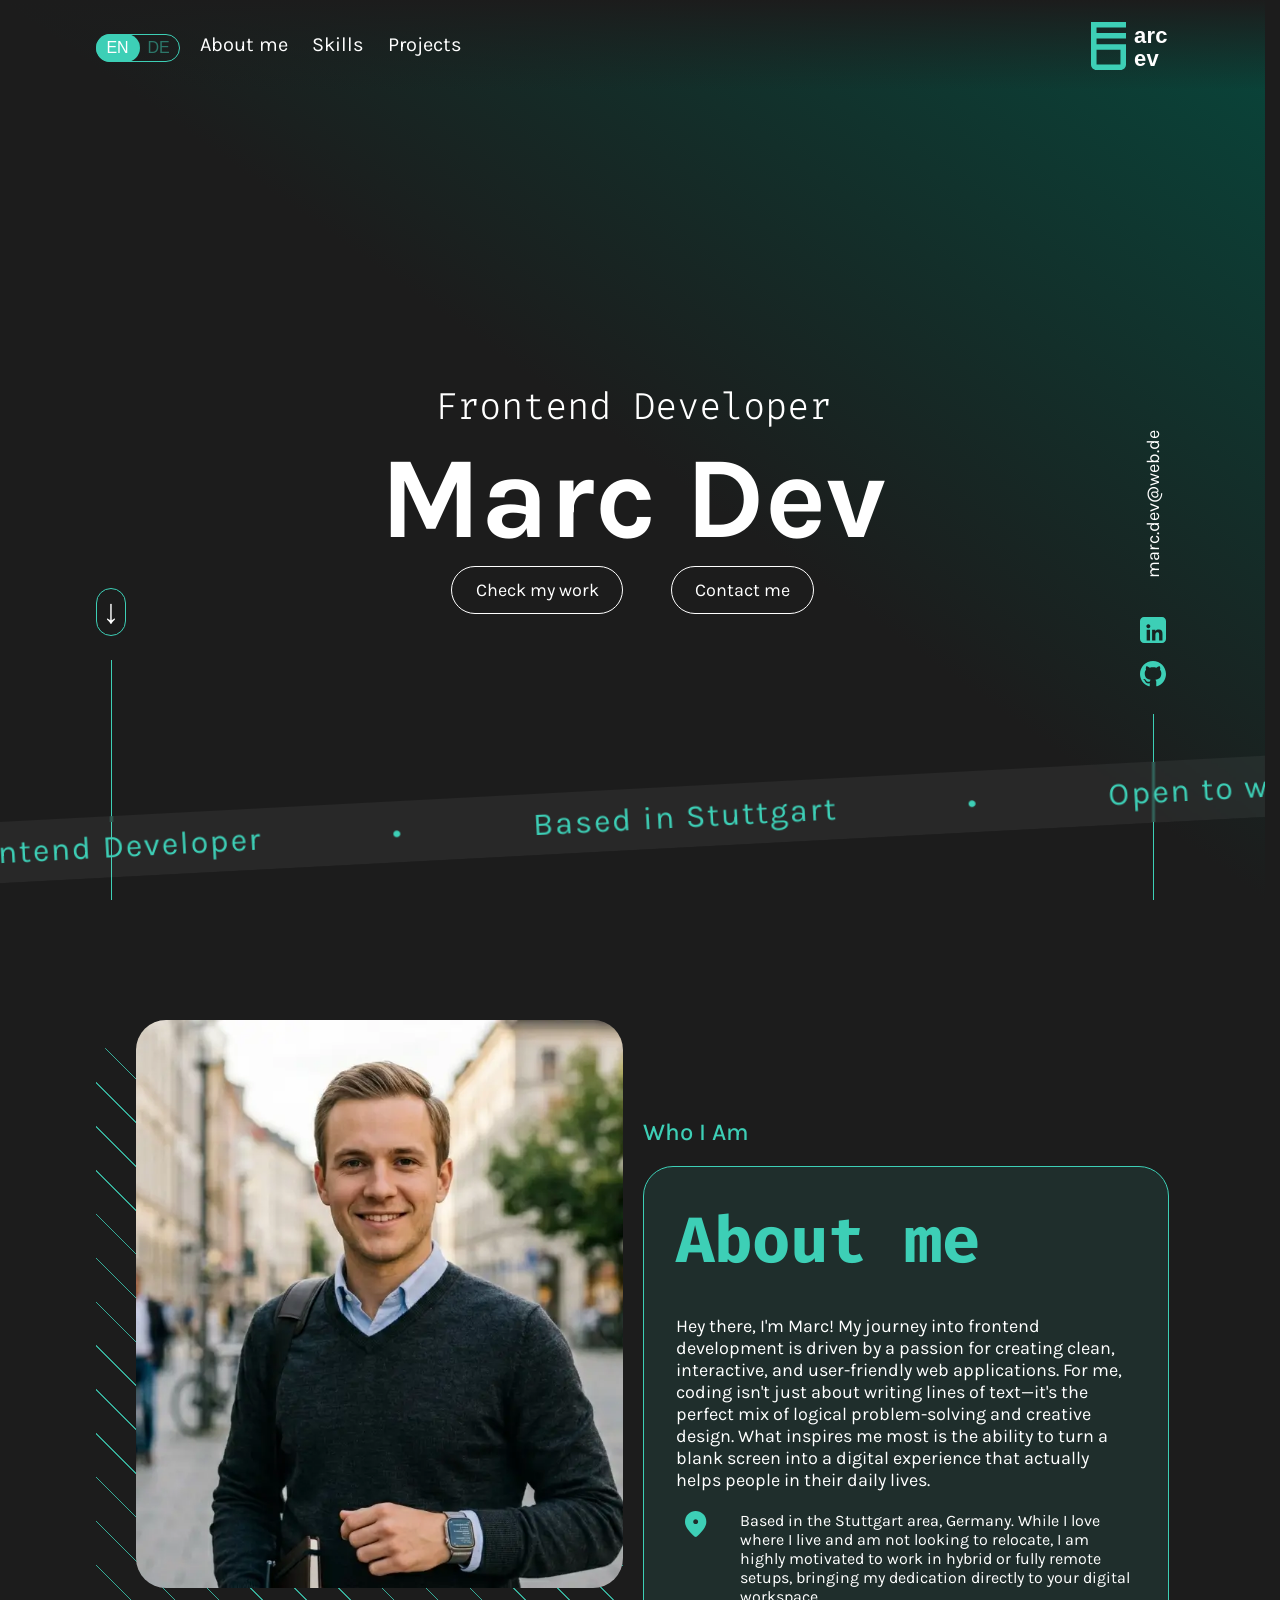
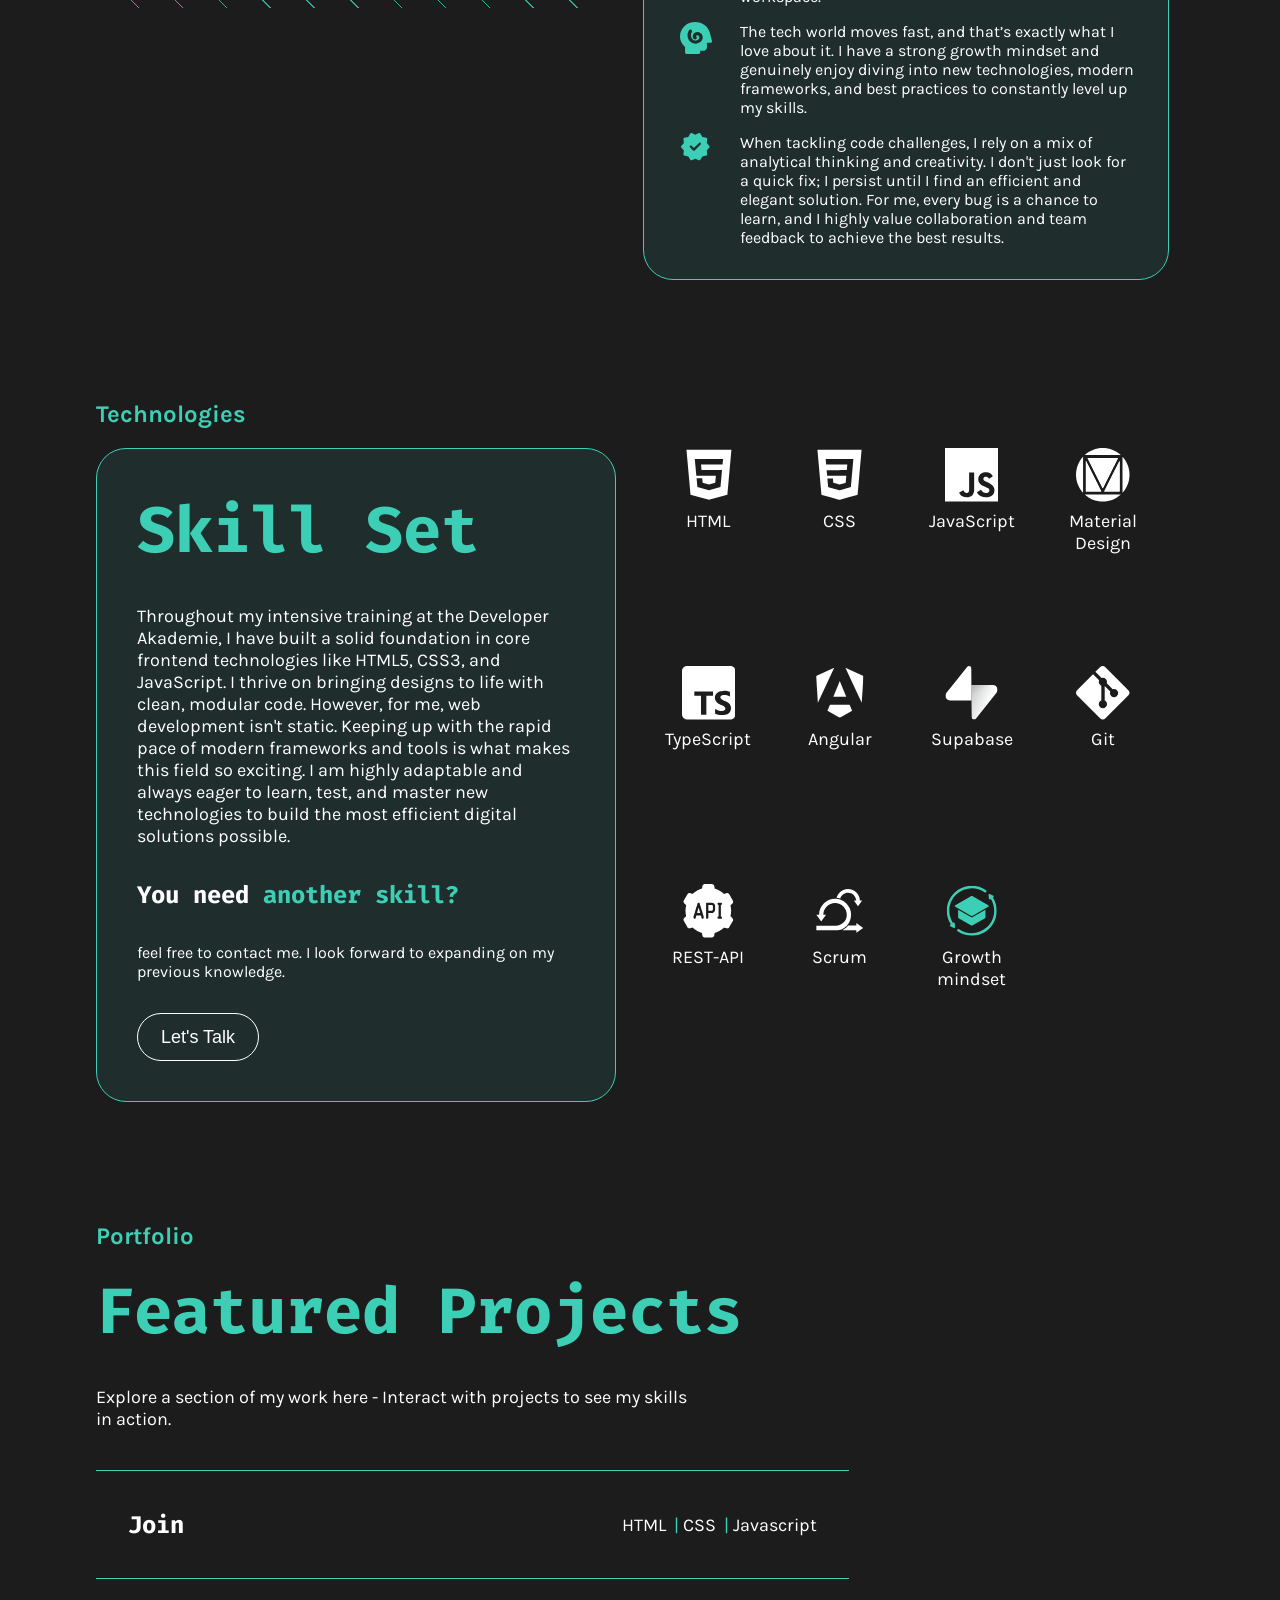
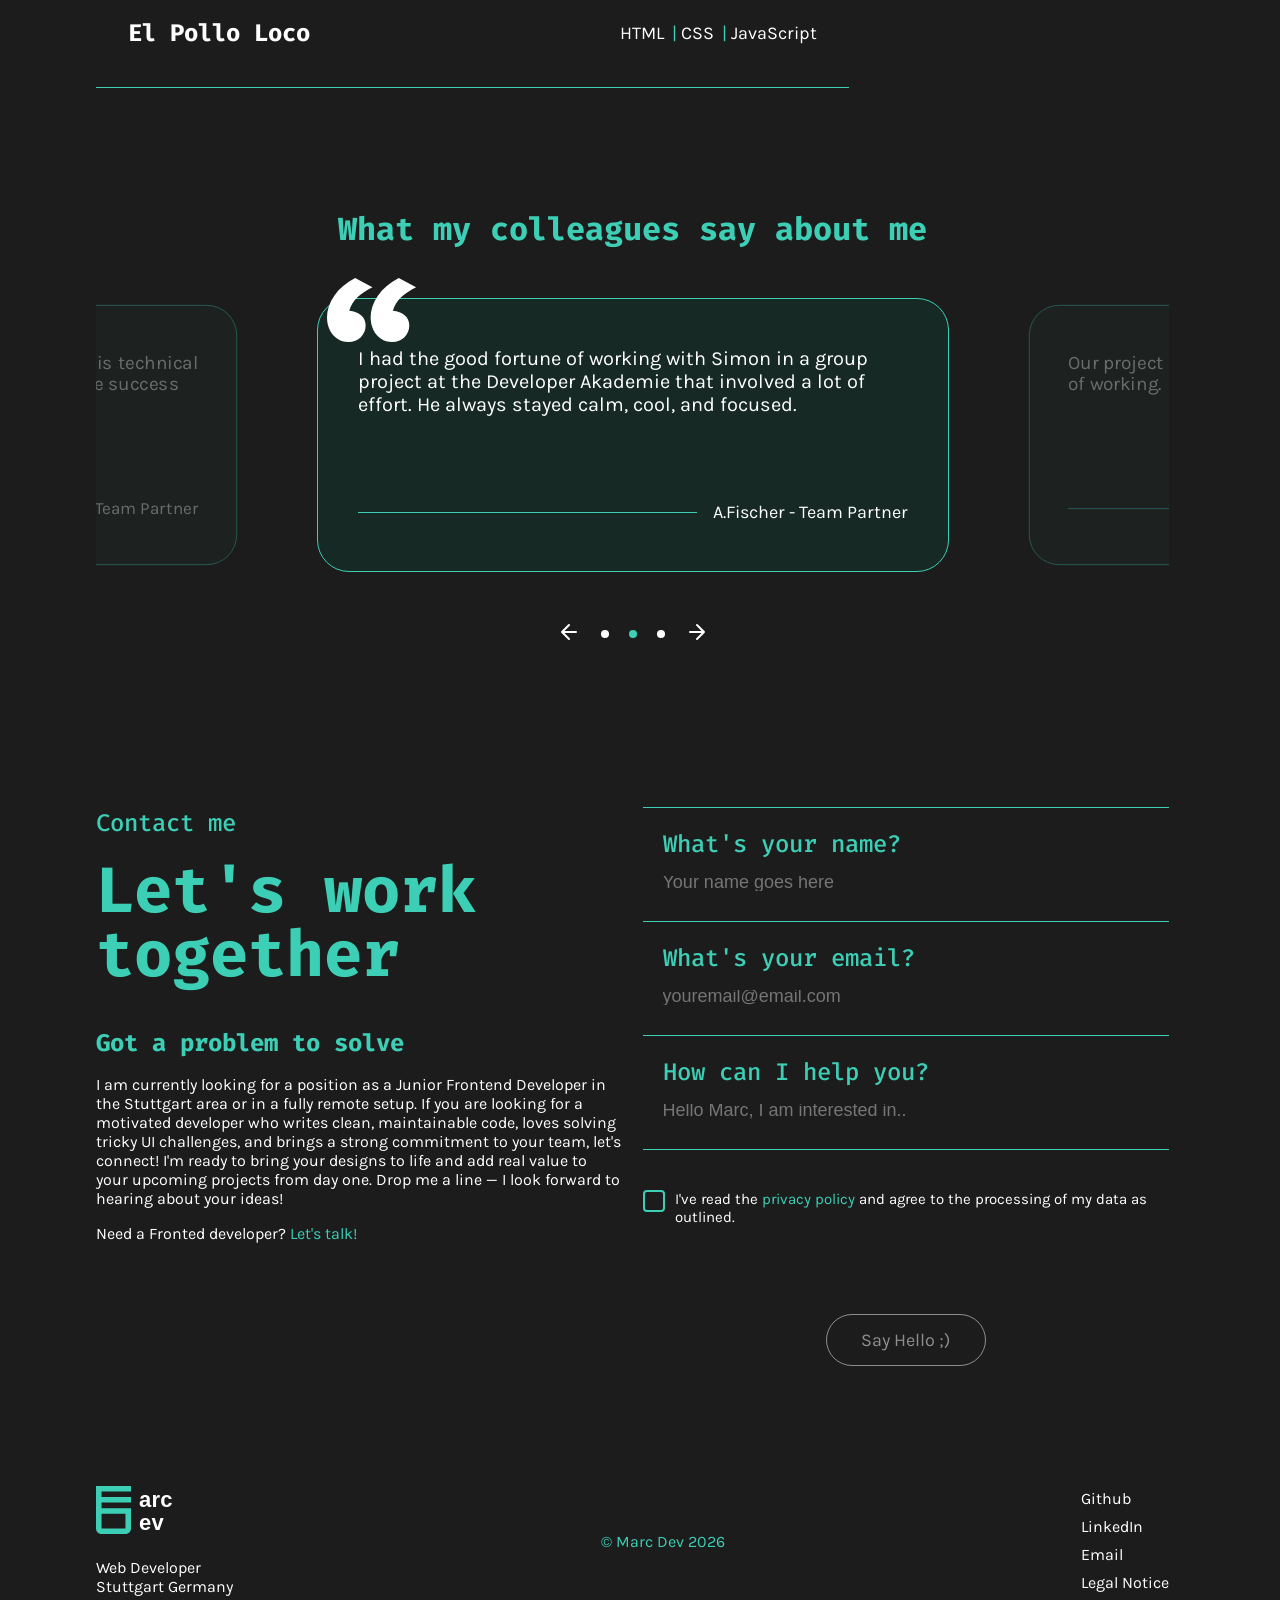
==== commit a52a0a49: "js lenght fixed, form and design fixes" ====
--- a/index.html
+++ b/index.html
@@ -635,13 +635,13 @@
     <div class="container_content_limit">
         <section id="references">
             <h3 data-key="what_my">What my colleagues say about me</h3>
-            <svg id="quote_icon" width="90" height="64" viewBox="0 0 90 64" fill="none"
-                xmlns="http://www.w3.org/2000/svg">
-                <path
-                    d="M64.9662 64C60.8438 64 57.1852 62.9179 53.9903 60.7536C50.7955 58.5894 48.2705 55.6522 46.4155 51.942C44.5604 48.2319 43.6329 44.1095 43.6329 39.5749C43.6329 32.1546 46.0548 24.8889 50.8986 17.7778C55.8454 10.5636 62.8019 4.63769 71.7681 0L89.0821 9.27537C83.2077 12.161 78.2093 15.5105 74.087 19.3237C70.0676 23.1369 67.3366 27.62 65.8937 32.7729C70.7375 33.1852 74.6538 34.6796 77.6425 37.256C80.7343 39.7295 82.2802 43.182 82.2802 47.6135C82.2802 52.0451 80.6828 55.9098 77.4879 59.2077C74.3961 62.4026 70.2222 64 64.9662 64ZM21.3333 64C17.2109 64 13.5523 62.9179 10.3575 60.7536C7.16264 58.5894 4.63768 55.6522 2.78261 51.942C0.927537 48.2319 0 44.1095 0 39.5749C0 32.1546 2.4219 24.8889 7.2657 17.7778C12.2126 10.5636 19.1691 4.63769 28.1353 0L45.4493 9.27537C39.5749 12.161 34.5765 15.5105 30.4541 19.3237C26.4348 23.1369 23.7037 27.62 22.2609 32.7729C27.1047 33.1852 31.0209 34.6796 34.0097 37.256C37.1015 39.7295 38.6473 43.182 38.6473 47.6135C38.6473 52.0451 37.0499 55.9098 33.8551 59.2077C30.7633 62.4026 26.5894 64 21.3333 64Z"
-                    fill="white" />
-            </svg>
             <div class="testimonial_container">
+                <svg class="quote_icon" width="90" height="64" viewBox="0 0 90 64" fill="none"
+                    xmlns="http://www.w3.org/2000/svg">
+                    <path
+                        d="M64.9662 64C60.8438 64 57.1852 62.9179 53.9903 60.7536C50.7955 58.5894 48.2705 55.6522 46.4155 51.942C44.5604 48.2319 43.6329 44.1095 43.6329 39.5749C43.6329 32.1546 46.0548 24.8889 50.8986 17.7778C55.8454 10.5636 62.8019 4.63769 71.7681 0L89.0821 9.27537C83.2077 12.161 78.2093 15.5105 74.087 19.3237C70.0676 23.1369 67.3366 27.62 65.8937 32.7729C70.7375 33.1852 74.6538 34.6796 77.6425 37.256C80.7343 39.7295 82.2802 43.182 82.2802 47.6135C82.2802 52.0451 80.6828 55.9098 77.4879 59.2077C74.3961 62.4026 70.2222 64 64.9662 64ZM21.3333 64C17.2109 64 13.5523 62.9179 10.3575 60.7536C7.16264 58.5894 4.63768 55.6522 2.78261 51.942C0.927537 48.2319 0 44.1095 0 39.5749C0 32.1546 2.4219 24.8889 7.2657 17.7778C12.2126 10.5636 19.1691 4.63769 28.1353 0L45.4493 9.27537C39.5749 12.161 34.5765 15.5105 30.4541 19.3237C26.4348 23.1369 23.7037 27.62 22.2609 32.7729C27.1047 33.1852 31.0209 34.6796 34.0097 37.256C37.1015 39.7295 38.6473 43.182 38.6473 47.6135C38.6473 52.0451 37.0499 55.9098 33.8551 59.2077C30.7633 62.4026 26.5894 64 21.3333 64Z"
+                        fill="white" />
+                </svg>
                 <article class="testimonials">
                     <p data-key="janisch">
                         Lukas has proven to be a reliable group partner. His technical skills and proactive
@@ -708,18 +708,18 @@
                             Let's talk!</span></p>
                 </div>
                 <div>
-                    <form action="" id="contact_form" novalidate>
+                    <form action="sendmail.php" method="POST" id="contact_form" novalidate>
                         <div class="form_container">
                             <label for="name" data-key="contact_your_name">What's your name?</label>
-                            <input type="text" id="name" data-key="placeholder_name" placeholder="Your name goes here"
-                                required>
+                            <input type="text" id="name" name="name" data-key="placeholder_name"
+                                placeholder="Your name goes here" required>
                             <span class="error-message" data-key="error_name">Oops! It seems your name is
                                 missing</span>
                         </div>
                         <div class="form_container">
                             <label for="email" data-key="contact_your_email">What's your email?</label>
-                            <input type="email" id="email" data-key="placeholder_email" placeholder="youremail@email.com"
-                                required>
+                            <input type="email" id="email" name="email" data-key="placeholder_email"
+                                placeholder="youremail@email.com" required>
                             <span class="error-message error-empty" data-key="error_email">Hoppla! Your email is
                                 required</span>
                             <span class="error-message error-invalid" data-key="error_email_invalid">Please
@@ -728,7 +728,7 @@
                         </div>
                         <div class="form_container">
                             <label for="question" data-key="contact_help">How can I help you?</label>
-                            <input type="text" id="question" data-key="placeholder_question"
+                            <input type="text" id="question" name="message" data-key="placeholder_question"
                                 placeholder="Hello Lukas, I am interested in.." required>
                             <span class="error-message" data-key="error_question">What do you need to
                                 develop?</span>
@@ -745,12 +745,16 @@
                             <span class="error-message" data-key="error_privacy">Please accept the privacy
                                 policy.</span>
                         </div>
+
                         <button id="form_btn">
                             <div id="submit_btn">
                                 <span data-key="say_hello">Say Hello ;&#41;</span>
                                 <span data-key="say_hello">Say Hello ;&#41;</span>
                             </div>
                         </button>
+                        <p id="form_message" class="form_message d_none" data-key="thanks_msg">
+                            Thank you! Your message has been sent.
+                        </p>
                     </form>
                 </div>
             </div>
--- a/style.css
+++ b/style.css
@@ -173,10 +173,10 @@
     z-index: 1;
 }
 
-#lang-toggle-desktop:checked + .slider::before,
-#lang-toggle-mobile:checked + .slider::before {
+#lang-toggle-desktop:checked+.slider::before,
+#lang-toggle-mobile:checked+.slider::before {
     transform: translateX(40px);
-    background-color: var(--secondary-text); 
+    background-color: var(--secondary-text);
 }
 
 .switch_text {
@@ -184,13 +184,13 @@
     transition: 0.4s;
 }
 
-#lang-toggle-desktop:checked + .slider .text-en,
-#lang-toggle-mobile:checked + .slider .text-en {
+#lang-toggle-desktop:checked+.slider .text-en,
+#lang-toggle-mobile:checked+.slider .text-en {
     color: var(--secondary-text-50percent);
 }
 
-#lang-toggle-desktop:not(:checked) + .slider .text-de,
-#lang-toggle-mobile:not(:checked) + .slider .text-de {
+#lang-toggle-desktop:not(:checked)+.slider .text-de,
+#lang-toggle-mobile:not(:checked)+.slider .text-de {
     color: var(--secondary-text-50percent);
 }
 
@@ -264,13 +264,13 @@
 }
 
 h2 {
-    font-size: 40px;
+    font-size: clamp(1.375rem, 1.579vw + 1.079rem, 2.5rem);
     font-weight: 200;
     text-align: center;
 }
 
 h1 {
-    font-size: 128px;
+    font-size: clamp(3rem, 6.93vw + 1.701rem, 7.938rem);
     text-align: center;
 }
 
@@ -719,8 +719,13 @@
     justify-items: center;
 }
 
+#svg_grid svg {
+    width: clamp(2.5rem, 1.538vw + 2.115rem, 3.5rem);
+    height: clamp(2.5rem, 1.538vw + 2.115rem, 3.5rem);
+}
+
 .svg_divs {
-    width: 104px;
+    max-width: 104px;
     height: 116px;
     display: flex;
     flex-direction: column;
@@ -988,6 +993,7 @@
 }
 
 .testimonial_container {
+    --card-width: 632px;
     display: flex;
     gap: 64px;
     position: relative;
@@ -996,22 +1002,23 @@
     align-items: center;
 }
 
-#quote_icon {
-    position: absolute;
-    left: calc(50% - 316px - 45px);
-    top: 65px;
+.quote_icon {
+    position: absolute;
+    left: calc(50% - (var(--card-width) / 2) + 10px);
+    top: -20px;
     z-index: 20;
 }
 
 
-.testimonials:nth-child(2) {
+.testimonials:nth-of-type(2) {
     border-color: #3DCFB6;
     background-color: rgba(8, 70, 59, 0.3);
     opacity: 1;
     transform: scale(1);
-}
-
-.testimonials:not(:nth-child(2)) {
+    position: relative;
+}
+
+.testimonials:not(:nth-of-type(2)) {
     opacity: 0.35;
     transform: scale(0.95);
 }
@@ -1028,7 +1035,7 @@
 .testimonials {
     border: 1px solid var(--secondary-text);
     border-radius: 32px;
-    flex: 0 0 632px;
+    flex: 0 0 var(--card-width);
     height: 274px;
     padding: 48px 40px;
     display: flex;
@@ -1299,9 +1306,12 @@
 }
 
 #form_btn:disabled {
-    opacity: 0.5;            /* Macht den Button blasser */
-    cursor: not-allowed;     /* Ändert den Mauszeiger in ein "Verboten"-Schild */
-    pointer-events: none;    /* Verhindert Hover-Effekte und Animationen */
+    opacity: 0.5;
+    /* Macht den Button blasser */
+    cursor: not-allowed;
+    /* Ändert den Mauszeiger in ein "Verboten"-Schild */
+    pointer-events: none;
+    /* Verhindert Hover-Effekte und Animationen */
 }
 
 /* #endregion */
@@ -1383,6 +1393,16 @@
     visibility: hidden;
 }
 
+.form_message {
+    margin-top: 20px;
+    padding: 16px 20px;
+    border-radius: 12px;
+    border: 1px solid var(--secondary-text);
+    background-color: color-mix(in srgb, var(--secondary-text) 12%, transparent);
+    color: var(--secondary-text);
+    font-size: 18px;
+}
+
 .form_container.invalid .error-empty,
 .form_container.invalid .error-message:not(.error-invalid),
 #privacy_btn.invalid .error-message {
@@ -1428,14 +1448,14 @@
 }
 
 #project_text h2 {
-    font-size: 128px;
+    font-size: clamp(3.5rem, 6.923vw + 1.769rem, 8rem);
     font-weight: 700;
     font-family: 'Karla', 'Courier New', monospace;
     color: var(--secondary-text);
 }
 
 #project_text h3 {
-    font-size: 64px;
+    font-size: clamp(2rem, 3.077vw + 1.231rem, 4rem);
     font-weight: 700;
     margin-bottom: 40px;
     line-height: 80%;
@@ -1640,8 +1660,11 @@
     }
 
     .testimonials {
-        flex: 0 0 350px;
         height: 290px;
+    }
+
+    .testimonial_container {
+        --card-width: 350px;
     }
 
     .contact_grid {
@@ -1661,6 +1684,7 @@
 }
 
 @media (max-width: 750px) {
+
     #hero {
         padding-top: 100px;
         justify-content: start;
@@ -1705,9 +1729,6 @@
         font-size: 62px;
     }
 
-    h2 {
-        font-size: 24px;
-    }
 
     #check_work_btn {
         width: 153px;
@@ -1750,7 +1771,7 @@
     #skillset h2,
     #present_projects h2,
     .work_together h2 {
-        font-size: 56px;
+        font-size: 38px;
     }
 
     #about_me_text p {
@@ -1768,13 +1789,17 @@
         font-size: 20px;
     }
 
-    #quote_icon {
+    .testimonial_container {
+        --card-width: 340px;
+    }
+
+    .quote_icon {
         position: absolute;
-        left: calc(80% - 316px - 45px);
-        top: 65px;
+        left: calc(50% - (var(--card-width) / 2) + 5px);
+        top: -26px;
         z-index: 20;
-        width: 67px;
-        height: 48px;
+        width: 50px;
+        height: 50px;
     }
 
     .work_together h4,
@@ -1797,6 +1822,9 @@
         height: 94%;
         justify-content: start;
         align-items: center;
+        max-height: 90vh;
+        height: 100%;
+        overflow: auto;
     }
 
     #project_image {
@@ -1824,15 +1852,6 @@
 
     #project_text {
         padding: 0 20px;
-    }
-
-    #project_text h2 {
-        font-size: 72px;
-    }
-
-    #project_text h3 {
-        font-size: 56px;
-        margin-bottom: 32px;
     }
 
     #project_desc h4 {
@@ -1896,8 +1915,8 @@
         display: flex;
         align-items: center;
     }
-    
-    #mobile_nav button{
+
+    #mobile_nav button {
         background-color: transparent;
         border: none;
         cursor: pointer;
@@ -1905,26 +1924,98 @@
 
     #footer_container {
         display: flex;
-        flex-wrap: wrap; 
+        flex-wrap: wrap;
         justify-content: space-between;
         align-items: center;
-        gap: 24px 0px; 
+        gap: 24px 0px;
     }
 
     #footer_img_area {
-        max-width: 50%; 
-        order: 1; 
+        max-width: 50%;
+        order: 1;
     }
 
     #footer_list_wrapper {
-        order: 2; 
-        align-items: flex-end; 
+        order: 2;
+        align-items: flex-end;
     }
 
     #footer_text_area {
-        order: 3; 
-        width: 100%; 
+        order: 3;
+        width: 100%;
         text-align: center;
-        margin-top: 20px;  
+        margin-top: 20px;
+    }
+}
+
+@media (max-width: 400px) {
+    .hero_btns {
+        margin-top: 20px;
+        display: flex;
+        flex-direction: column;
+        gap: 12px;
+    }
+
+    #mindset_overlay {
+        left: -40px;
+    }
+
+    .error-message {
+        font-size: 15px;
+    }
+
+    .form_container {
+        padding: 30px 0;
+    }
+
+    .testimonials {
+        flex: 0 0 250px;
+        padding: 20px 20px;
+    }
+
+    #about_me_text,
+    #skillset {
+        padding: 32px 8px;
+    }
+
+    #project_text h3 {
+        margin-bottom: 16px;
+    }
+
+    #project_desc h4 {
+        margin-bottom: 10px;
+    }
+
+    #overlay_buttons {
+        /* flex-direction: column; */
+        gap: 10px;
+    }
+
+    #overlay_buttons a {
+        padding: 13px 12px;
+    }
+
+    #project_image img {
+        max-width: 250px;
+    }
+
+    #project_overlay {
+        gap: 5px;
+    }
+
+    #overlay_description {
+        margin-bottom: 16px;
+    }
+
+    #overlay_used_langs {
+        margin-bottom: 24px;
+    }
+
+    .testimonial_container {
+        --card-width: 250px;
+    }
+
+    .testimonials {
+        padding: 20px 20px;
     }
 }
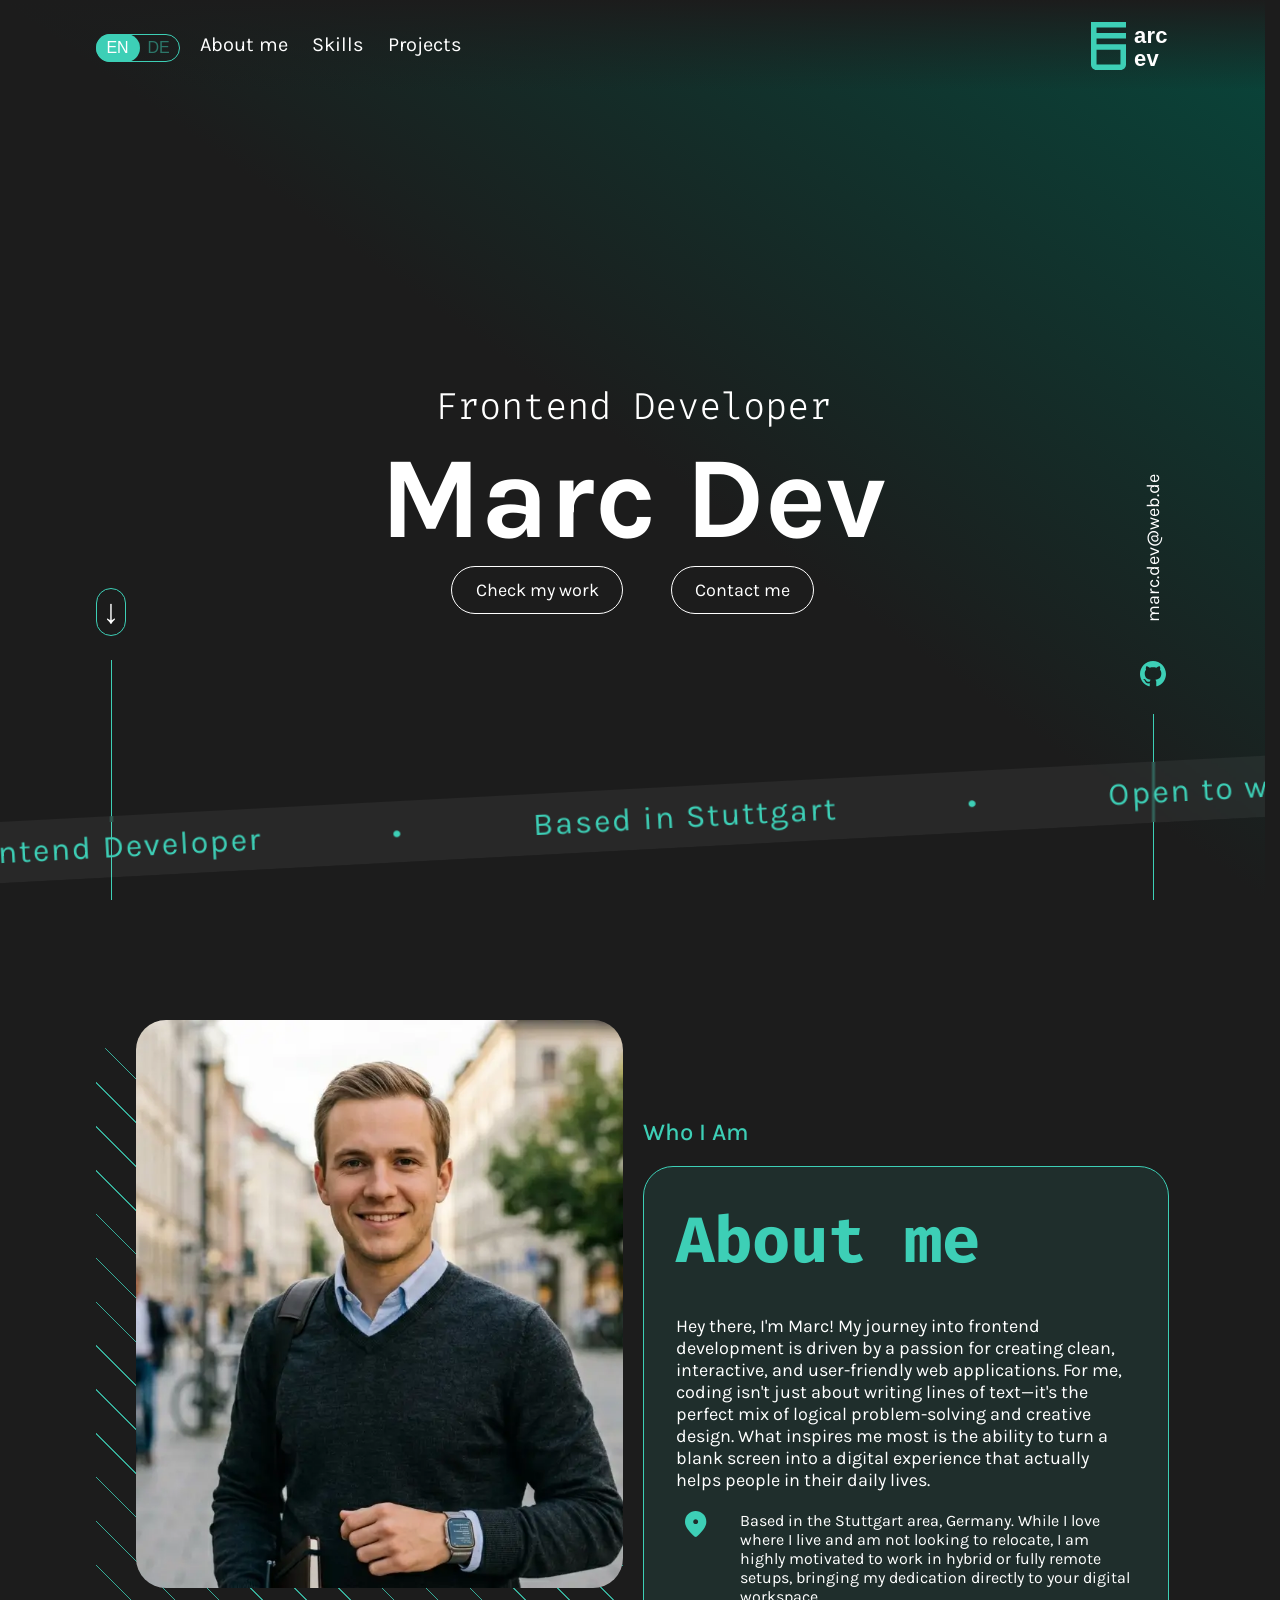
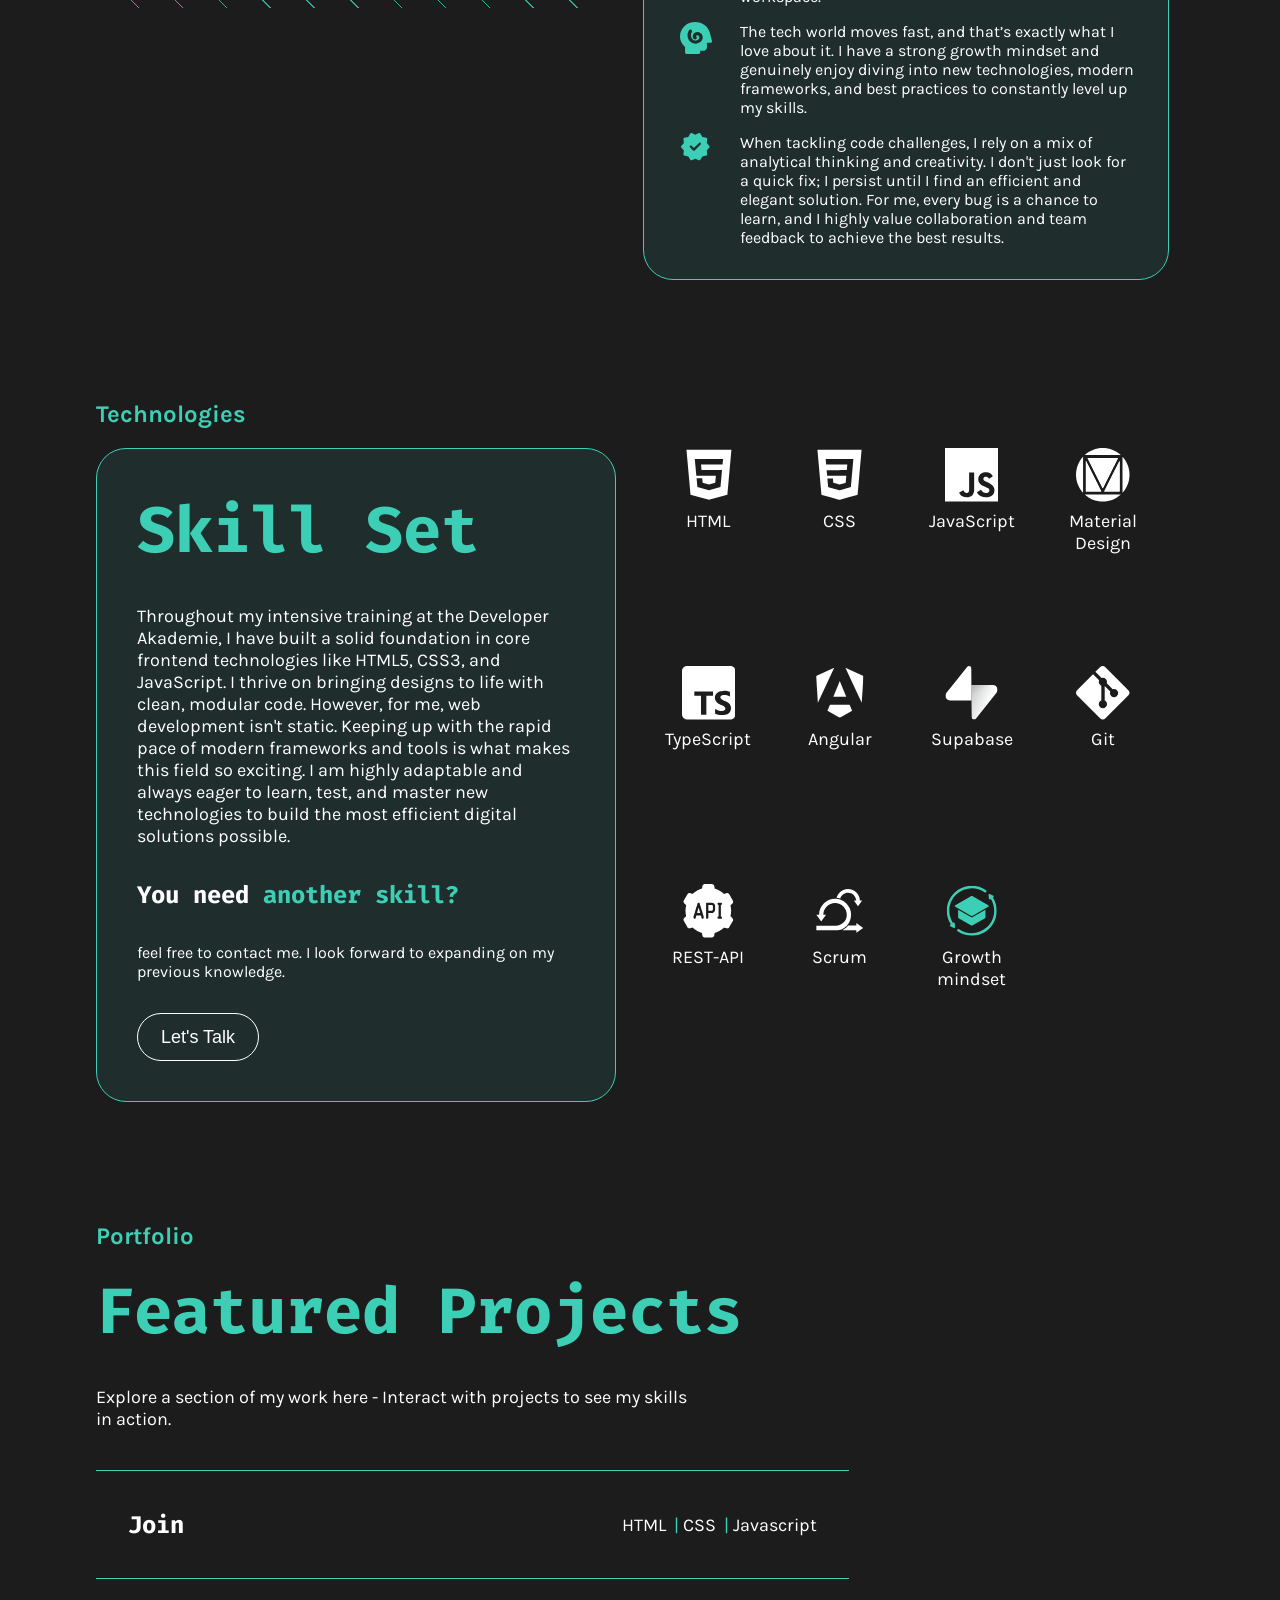
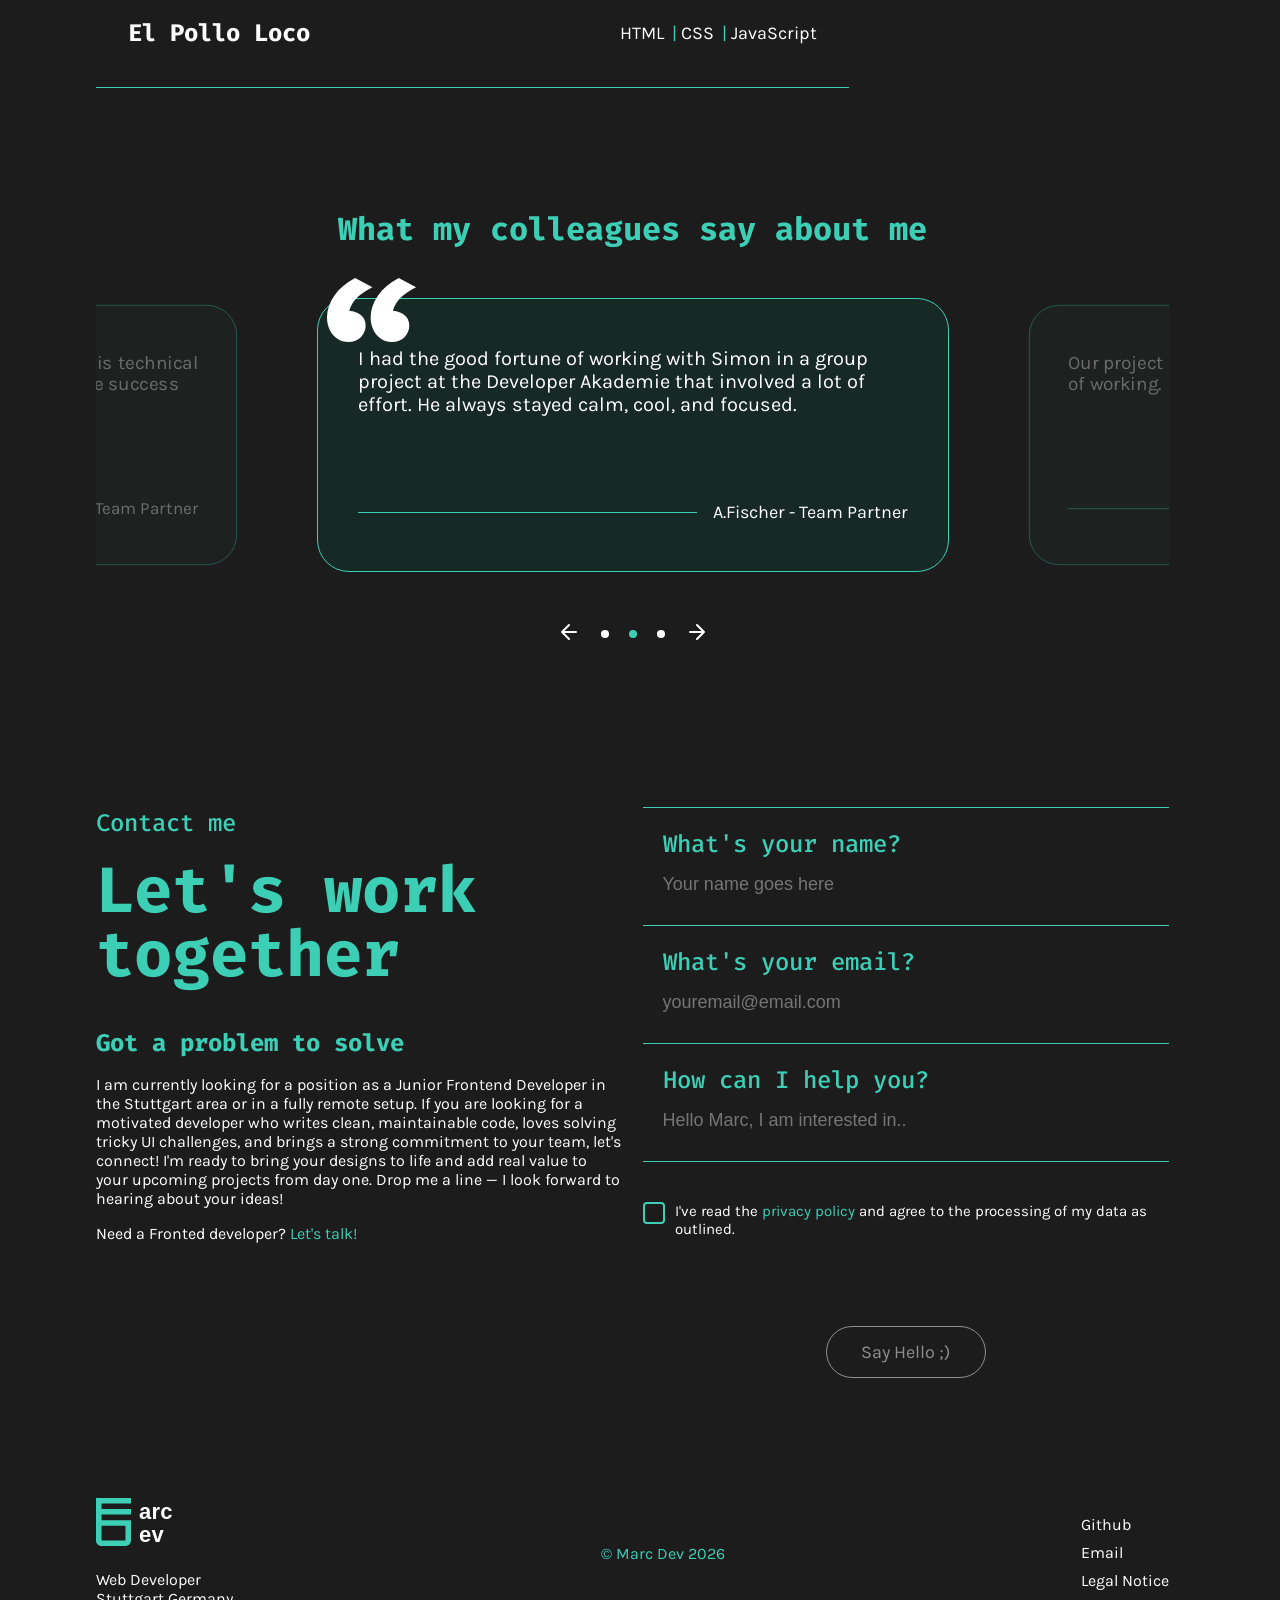
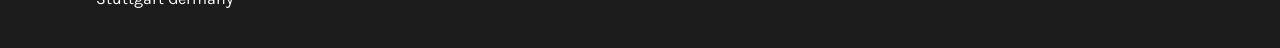
==== commit 125bed61: "set timout to success message" ====
--- a/index.html
+++ b/index.html
@@ -129,13 +129,13 @@
                         </svg>
                     </a>
 
-                    <a href="https://de.linkedin.com/" target="_blank">
+                    <!-- <a href="https://de.linkedin.com/" target="_blank">
                         <svg width="32" height="32" viewBox="0 0 32 32" fill="none" xmlns="http://www.w3.org/2000/svg">
                             <path
                                 d="M25.0488 3H6.95125C4.76888 3 3 4.76888 3 6.95125V25.0494C3 27.2311 4.76888 29 6.95125 29H25.0488C27.2311 29 29 27.2311 29 25.0494V6.95125C29 4.76888 27.2311 3 25.0488 3ZM13.0012 26.3843H9.66446V15.6506H13.0012V26.3843ZM13.272 12.4667C13.2654 12.5299 13.2564 12.5925 13.2438 12.6551C13.2311 12.7177 13.2161 12.7791 13.1974 12.8399C13.1788 12.9007 13.1577 12.9609 13.133 13.0193C13.1089 13.0782 13.0819 13.1354 13.0518 13.192C13.0217 13.248 12.9892 13.3027 12.9537 13.3557C12.9187 13.4081 12.8808 13.4592 12.8399 13.5086C12.8002 13.5579 12.7574 13.6049 12.7123 13.6494C12.6672 13.6946 12.6202 13.7373 12.5715 13.7776C12.5221 13.8179 12.471 13.8559 12.418 13.8914C12.365 13.9269 12.3109 13.9594 12.2543 13.9895C12.1983 14.019 12.1405 14.046 12.0822 14.0707C12.0238 14.0948 11.9636 14.1165 11.9028 14.1345C11.842 14.1532 11.78 14.1688 11.718 14.1809C11.6554 14.1935 11.5922 14.2031 11.529 14.2091C11.4658 14.2152 11.4026 14.2182 11.3389 14.2182C11.2751 14.2182 11.2119 14.2152 11.1487 14.2091C11.0855 14.2031 11.0223 14.1935 10.9597 14.1809C10.8977 14.1688 10.8363 14.1532 10.7749 14.1345C10.7141 14.1165 10.6545 14.0948 10.5955 14.0707C10.5366 14.046 10.4794 14.019 10.4234 13.9895C10.3674 13.9594 10.3127 13.9269 10.2597 13.8914C10.2067 13.8559 10.1556 13.8179 10.1068 13.7776C10.0575 13.7373 10.0105 13.6946 9.96539 13.6494C9.92025 13.6049 9.87812 13.5579 9.8372 13.5086C9.79747 13.4592 9.75955 13.4081 9.72404 13.3557C9.68853 13.3027 9.65603 13.248 9.62594 13.192C9.59585 13.1354 9.56876 13.0782 9.54469 13.0193C9.52001 12.9609 9.49895 12.9007 9.48029 12.8399C9.46163 12.7791 9.44658 12.7177 9.43395 12.6551C9.42131 12.5925 9.41228 12.5299 9.40626 12.4667C9.39964 12.4036 9.39663 12.3398 9.39663 12.276C9.39663 12.2122 9.39964 12.149 9.40626 12.0858C9.41228 12.0226 9.42131 11.96 9.43395 11.8974C9.44658 11.8354 9.46163 11.7734 9.48029 11.7126C9.49895 11.6518 9.52001 11.5916 9.54469 11.5327C9.56876 11.4743 9.59585 11.4171 9.62594 11.3611C9.65603 11.3045 9.68853 11.2504 9.72404 11.1974C9.75955 11.1444 9.79747 11.0933 9.8372 11.0439C9.87812 10.9952 9.92025 10.9482 9.96539 10.9031C10.0105 10.858 10.0575 10.8152 10.1068 10.7749C10.1556 10.7346 10.2067 10.6967 10.2597 10.6618C10.3127 10.6262 10.3674 10.5931 10.4234 10.563C10.4794 10.533 10.5366 10.5065 10.5955 10.4818C10.6545 10.4571 10.7141 10.4361 10.7749 10.4174C10.8363 10.3993 10.8977 10.3837 10.9597 10.3711C11.0223 10.359 11.0855 10.3494 11.1487 10.3434C11.2119 10.3367 11.2751 10.3337 11.3389 10.3337C11.4026 10.3337 11.4658 10.3367 11.529 10.3434C11.5922 10.3494 11.6554 10.359 11.718 10.3711C11.78 10.3837 11.842 10.3993 11.9028 10.4174C11.9636 10.4361 12.0238 10.4571 12.0822 10.4818C12.1405 10.5065 12.1983 10.533 12.2543 10.563C12.3109 10.5931 12.365 10.6262 12.418 10.6618C12.471 10.6967 12.5221 10.7346 12.5715 10.7749C12.6202 10.8152 12.6672 10.858 12.7123 10.9031C12.7574 10.9482 12.8002 10.9952 12.8399 11.0439C12.8808 11.0933 12.9187 11.1444 12.9537 11.1974C12.9892 11.2504 13.0217 11.3045 13.0518 11.3611C13.0819 11.4171 13.1089 11.4743 13.133 11.5327C13.1577 11.5916 13.1788 11.6518 13.1974 11.7126C13.2161 11.7734 13.2311 11.8354 13.2438 11.8974C13.2564 11.96 13.2654 12.0226 13.272 12.0858C13.2781 12.149 13.2811 12.2128 13.2811 12.276C13.2811 12.3392 13.2781 12.4036 13.272 12.4667ZM25.4773 20.2356V26.3843H22.1514C22.1514 26.3843 22.1405 20.8345 22.1405 20.5191C22.1405 20.2037 21.9937 19.4592 21.9937 19.4592C21.6055 18.1159 20.2519 18.3524 20.2519 18.3524C19.0975 18.3578 18.7304 19.2492 18.7304 19.2492C18.3632 19.9732 18.4132 21.3653 18.4132 21.3653V26.3843H15.0999V15.6506H18.276V17.1318C18.3181 17.118 18.3458 17.0987 18.3458 17.0987C20.2061 14.2723 23.6338 15.8113 23.6338 15.8113C25.7186 16.7623 25.4773 20.2356 25.4773 20.2356Z"
                                 fill="#3DCFB6" />
                         </svg>
-                    </a>
+                    </a> -->
                     <a href="https://github.com/MarcKonDev" target="_blank">
                         <svg width="32" height="32" viewBox="0 0 32 32" fill="none" xmlns="http://www.w3.org/2000/svg">
                             <path fill-rule="evenodd" clip-rule="evenodd"
@@ -450,7 +450,7 @@
                                     </svg>
                                     <p>React</p>
                                 </div>
-                                <div class="mindset_langs">
+                                <!-- <div class="mindset_langs">
                                     <svg width="800px" height="800px" viewBox="0 0 32 32" fill="none"
                                         xmlns="http://www.w3.org/2000/svg">
                                         <path
@@ -461,7 +461,7 @@
                                             fill="#53C1DE" />
                                     </svg>
                                     <p>React</p>
-                                </div>
+                                </div> -->
                             </div>
                         </div>
                     </div>
@@ -504,7 +504,7 @@
                     </div>
                 </div>
                 <div id="overlay_backdrop" class="d_none">
-                    <div id="project_overlay">
+                    <dialog id="project_overlay">
                         <div id="project_text">
                             <h2 id="overlay_number">01</h2>
                             <h3 id="overlay_project">Join</h3>
@@ -627,7 +627,7 @@
                                 </svg>
                             </button>
                         </div>
-                    </div>
+                    </dialog>
                 </div>
             </div>
         </section>
@@ -789,7 +789,7 @@
             <div id="footer_list_wrapper">
                 <ul id="footer_list">
                     <li><a target="_blank" href="https://github.com/MarcKonDev">Github</a></li>
-                    <li><a target="_blank" href="https://de.linkedin.com/">LinkedIn</a></li>
+                    <!-- <li><a target="_blank" href="https://de.linkedin.com/">LinkedIn</a></li> -->
                     <li><a href="mailto:marc.konopka@web.de">Email</a></li>
                     <li><a href="./legal_notice.html" data-key="legal_notice">Legal Notice</a></li>
                 </ul>
--- a/style.css
+++ b/style.css
@@ -1418,6 +1418,9 @@
     visibility: visible;
 }
 
+.form_container input{
+    padding: 2px 0;
+}
 
 
 #privacy_btn .error-message {
@@ -1437,6 +1440,7 @@
     background: linear-gradient(to left bottom, var(--secondary-background) 0%, var(--primary-background) 50%);
     border: 1px solid var(--secondary-text);
     border-radius: 20px;
+    color: var(--primary-text);
 }
 
 #project_text {
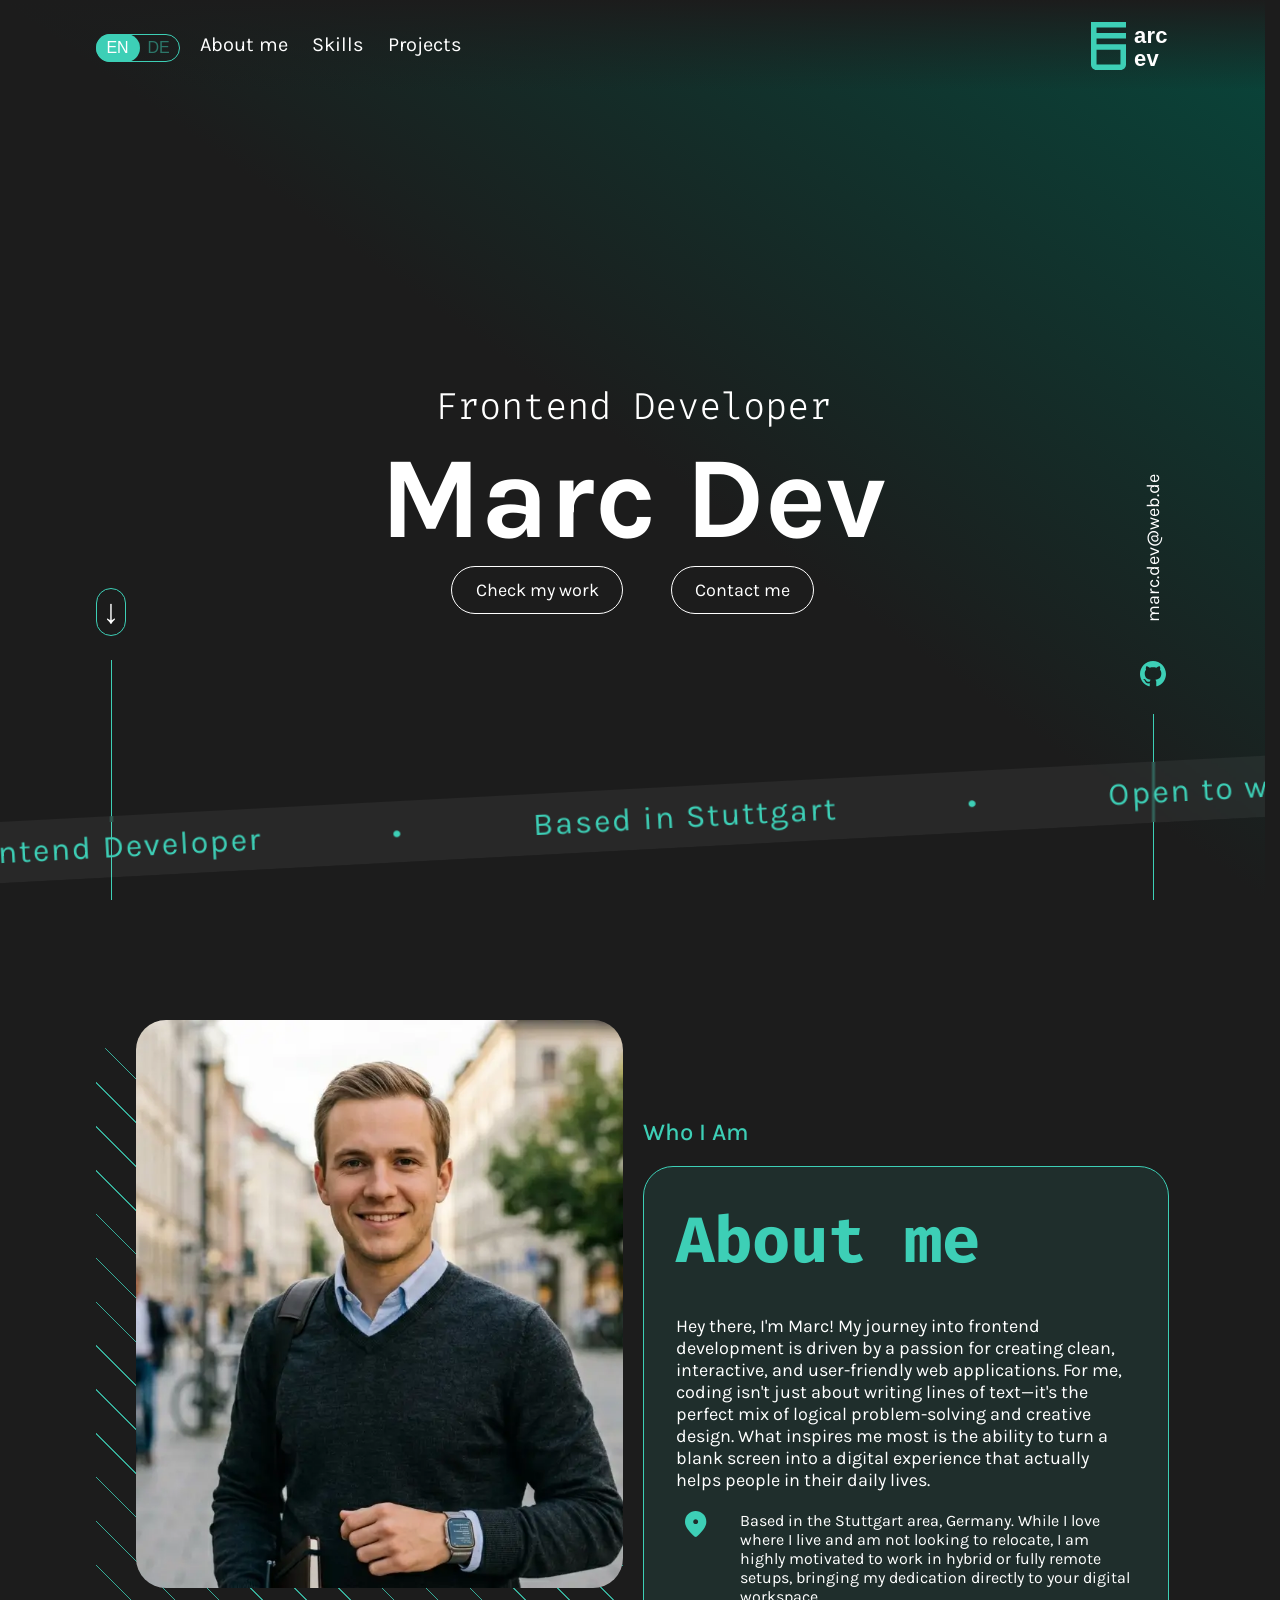
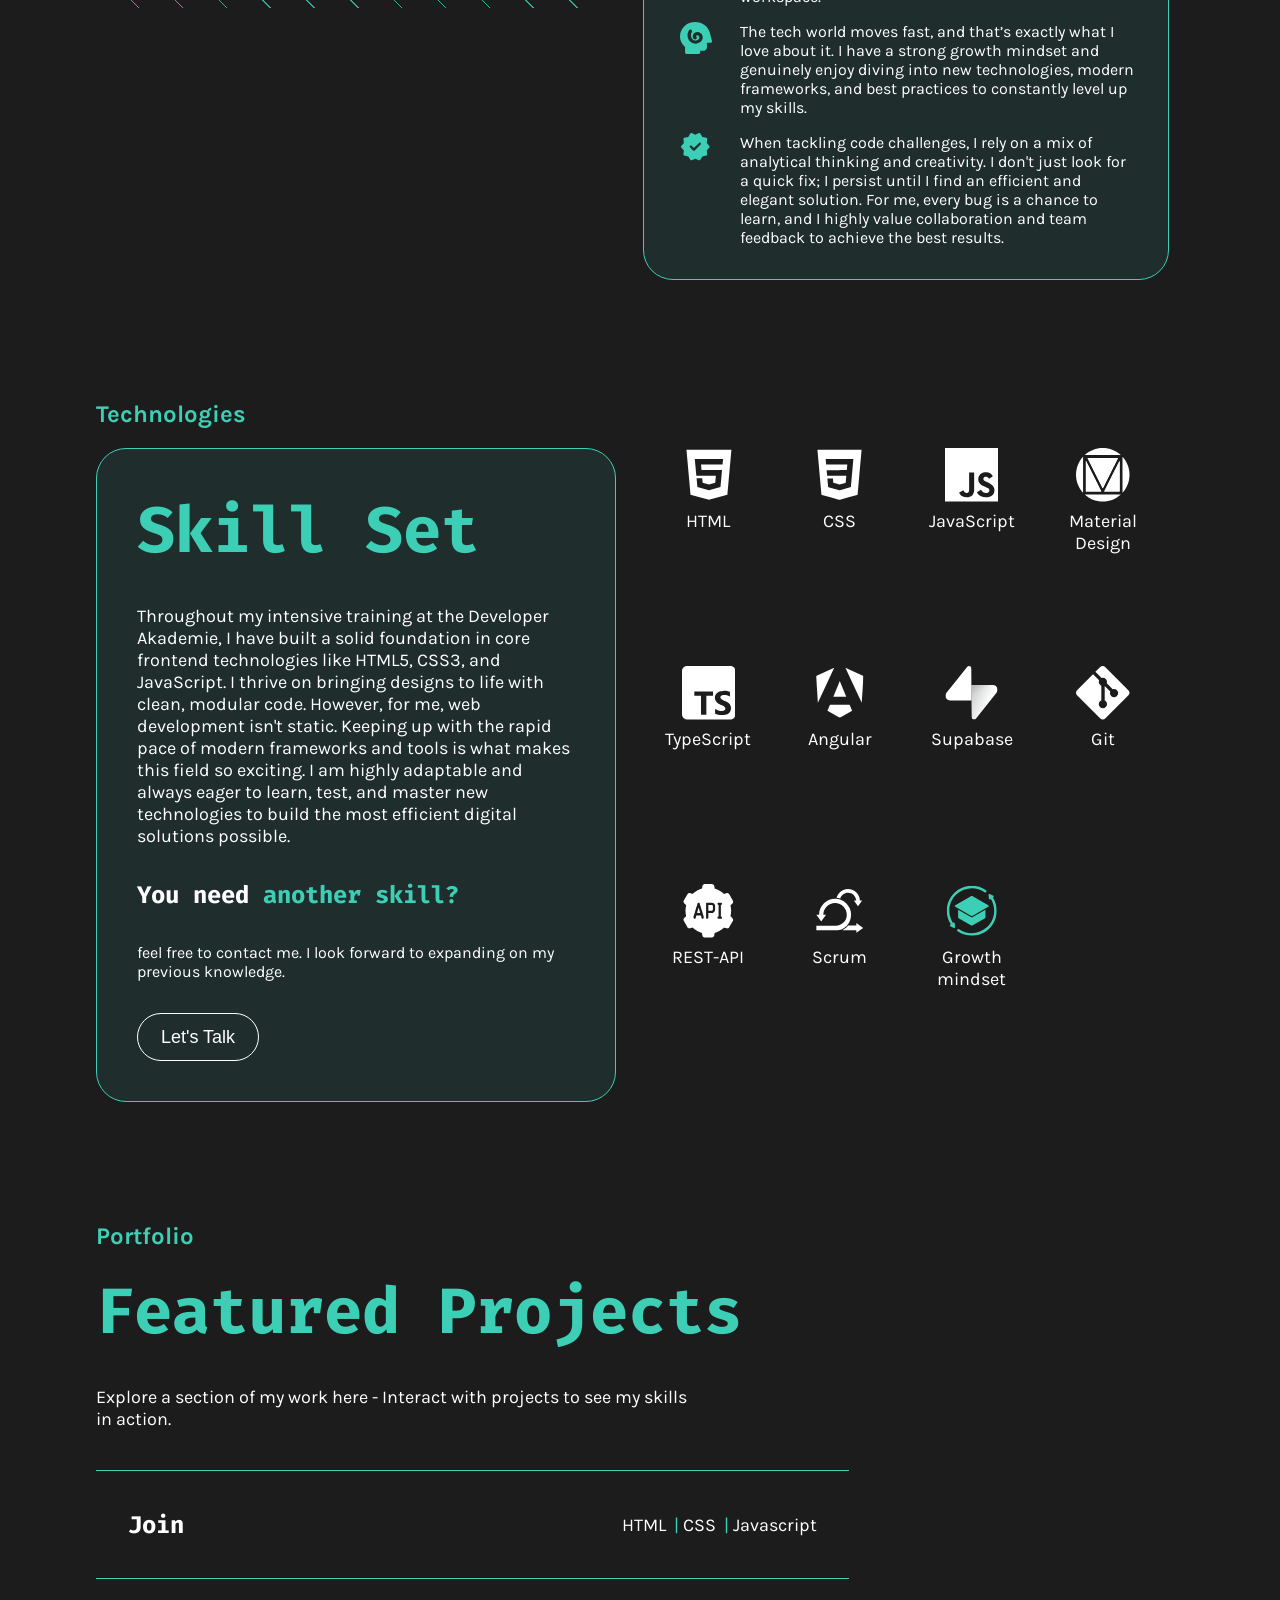
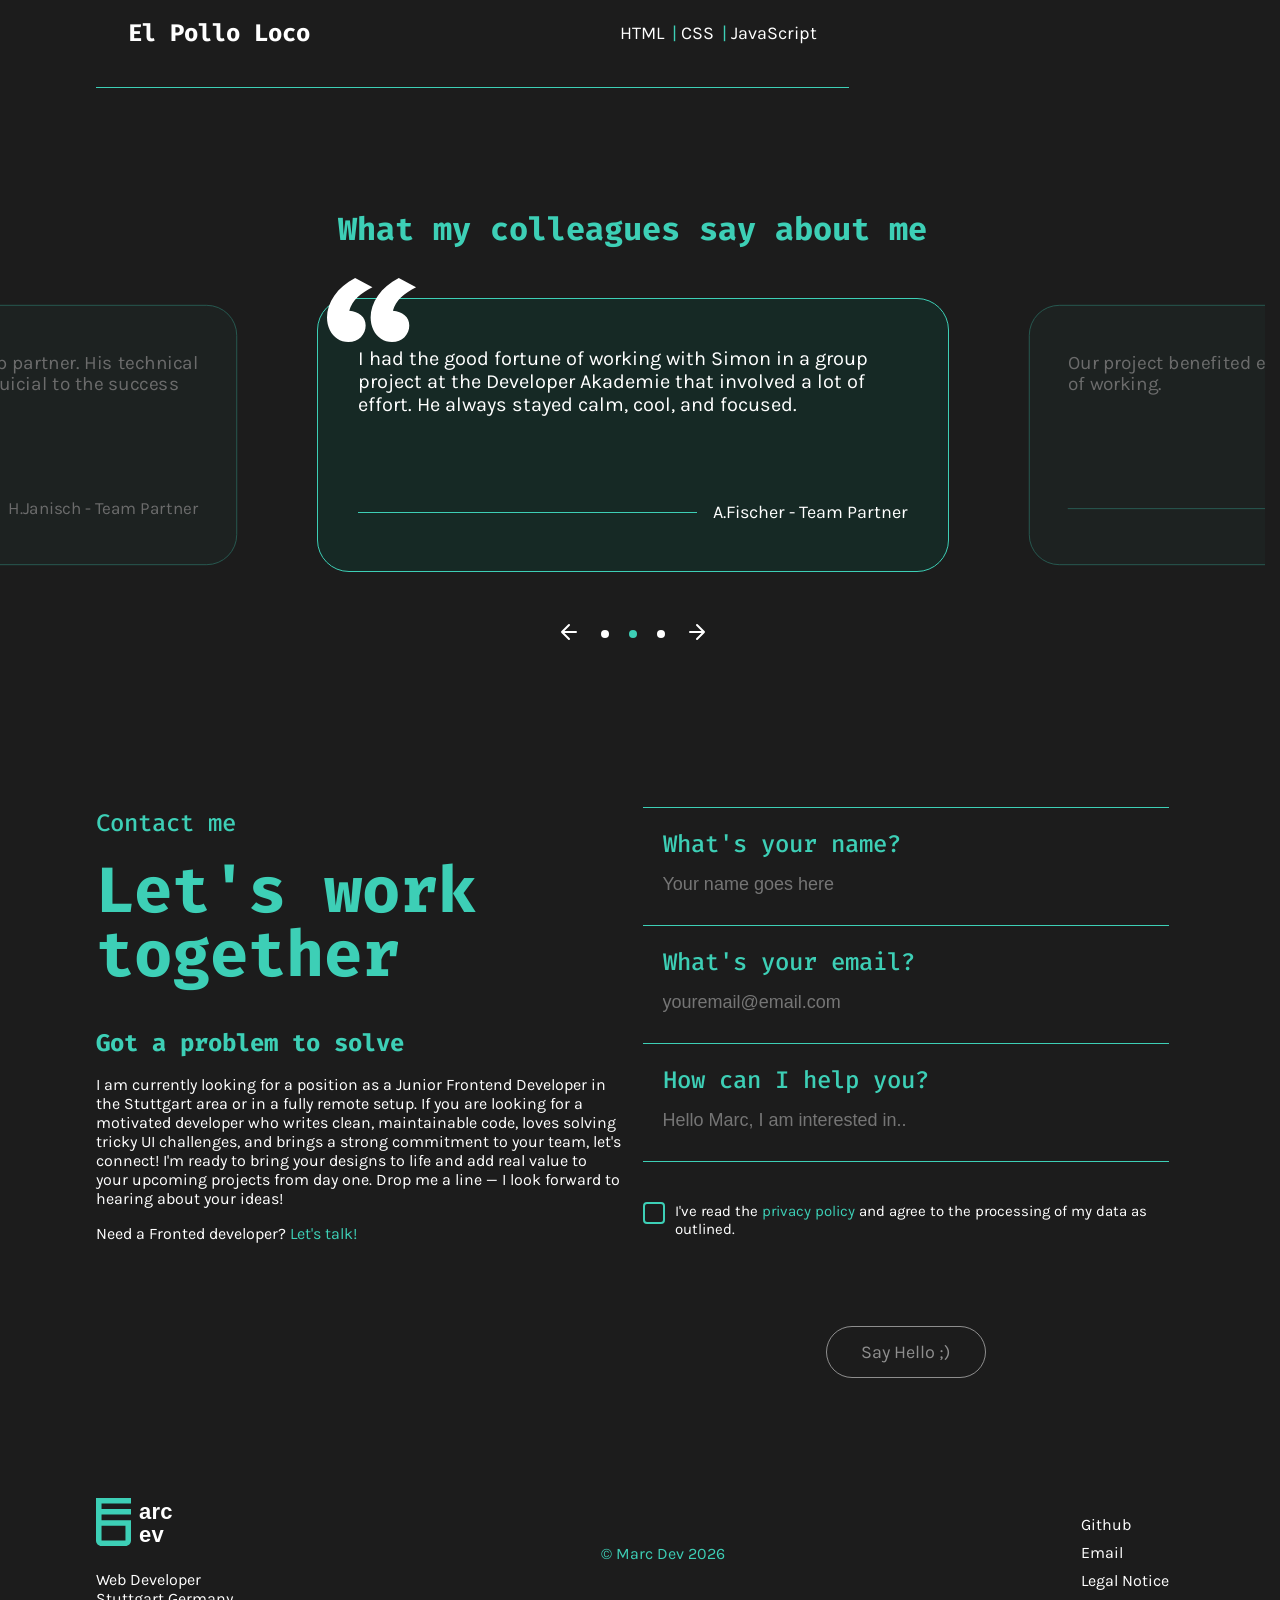
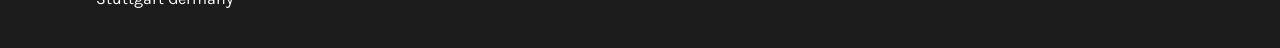
==== commit d85d77d1: "fix bugs" ====
--- a/index.html
+++ b/index.html
@@ -632,7 +632,7 @@
             </div>
         </section>
     </div>
-    <div class="container_content_limit">
+    <div>
         <section id="references">
             <h3 data-key="what_my">What my colleagues say about me</h3>
             <div class="testimonial_container">
--- a/style.css
+++ b/style.css
@@ -1431,7 +1431,9 @@
 }
 
 #project_overlay {
-    position: absolute;
+    position: static;     /* statt absolute */
+    margin: 0;            /* UA-Default margin: auto überschreiben */
+    padding: 0; 
     max-width: 1248px;
     width: 100%;
     height: 656px;
@@ -1678,7 +1680,7 @@
     }
 
     #project_overlay {
-        gap: 20px;
+        gap: 10px;
     }
 
     #project_image img {
@@ -1822,18 +1824,22 @@
 
     #project_overlay {
         display: flex;
-        flex-direction: column-reverse;
-        height: 94%;
-        justify-content: start;
+        flex-direction: column;
         align-items: center;
-        max-height: 90vh;
         height: 100%;
-        overflow: auto;
+        max-height: 98dvh;
+        /* overflow-y: auto; */
+        padding-bottom: 80px;
+    }
+
+    #project_text h3 {
+        margin-bottom: 20px;
     }
 
     #project_image {
+        order: -1;
         position: static;
-        padding-top: 50px;
+        padding-top: 40px;
         padding-left: 40px;
         padding-right: 40px;
     }
@@ -1952,6 +1958,15 @@
     }
 }
 
+@media (max-width: 500px) {
+    .prev_projects{
+        display: flex;
+        flex-direction: column;
+        justify-content: space-around;
+        align-items: flex-start;
+    }
+}
+
 @media (max-width: 400px) {
     .hero_btns {
         margin-top: 20px;
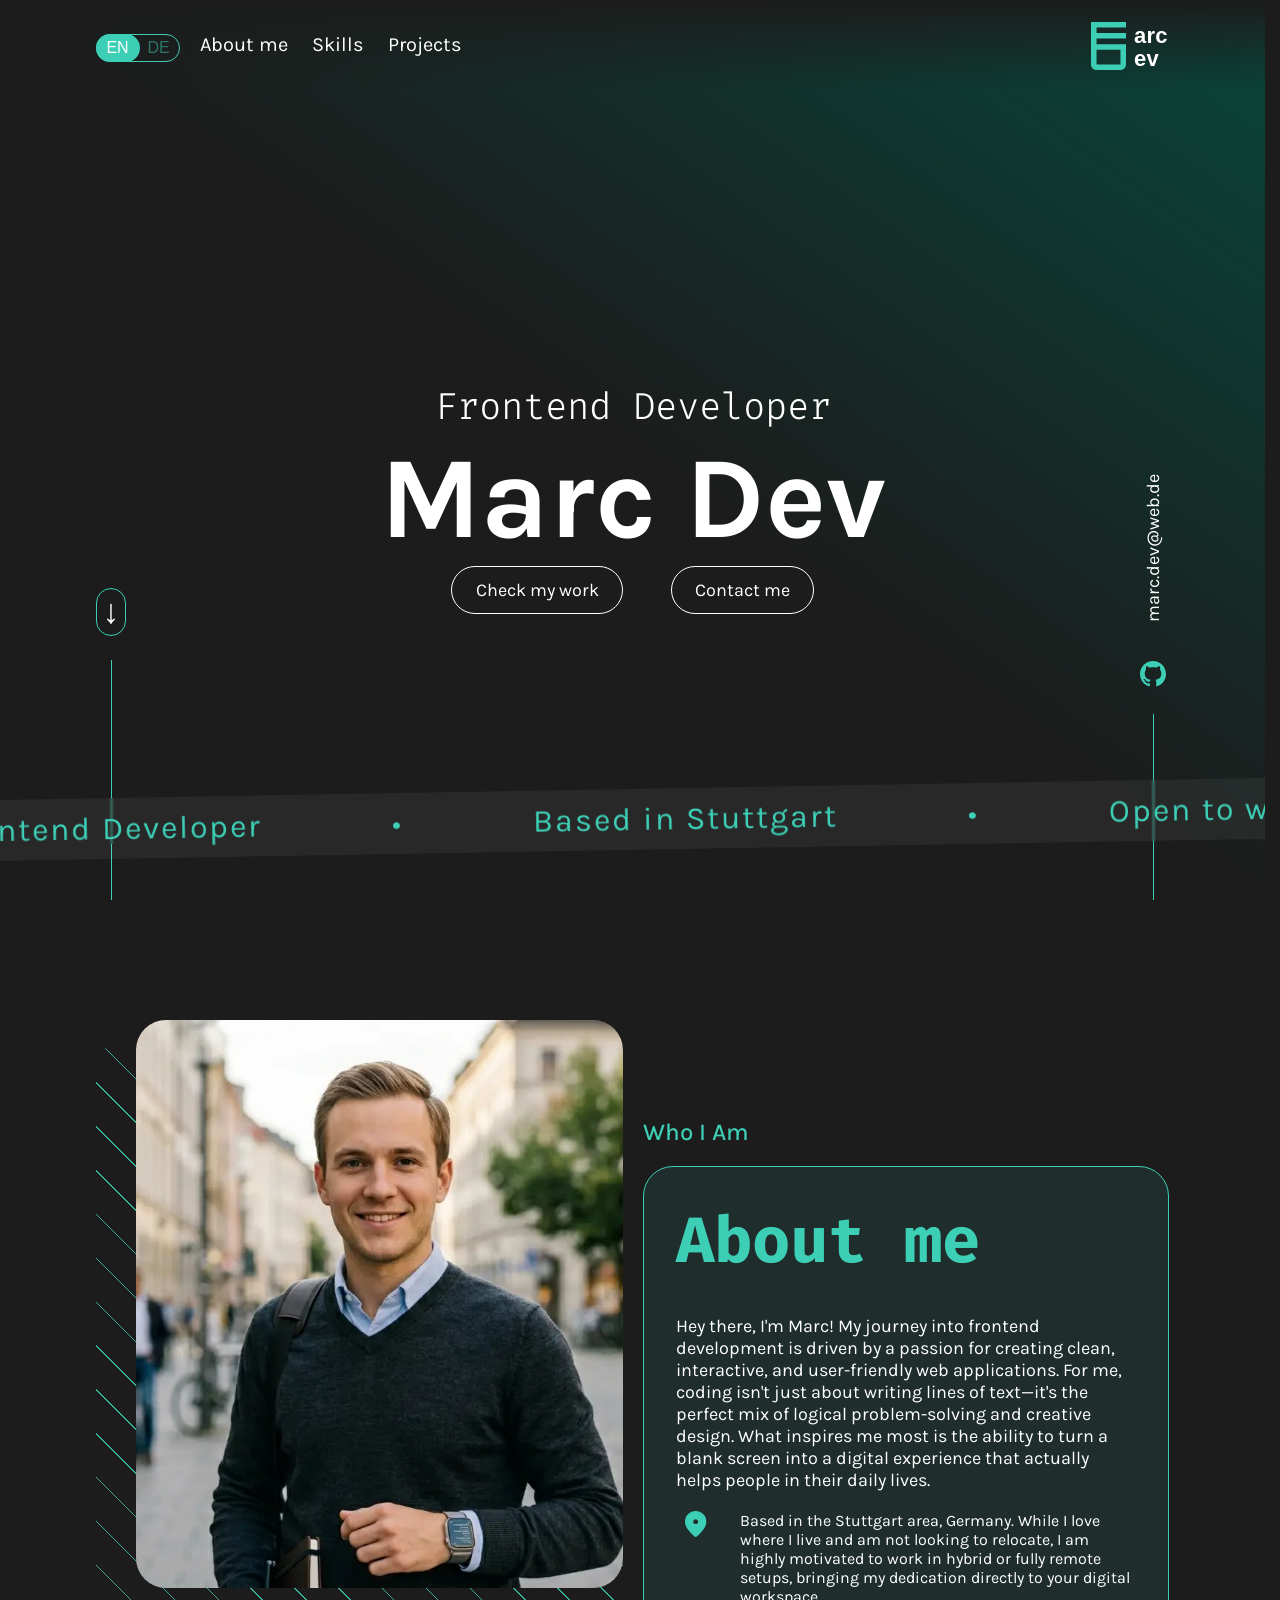
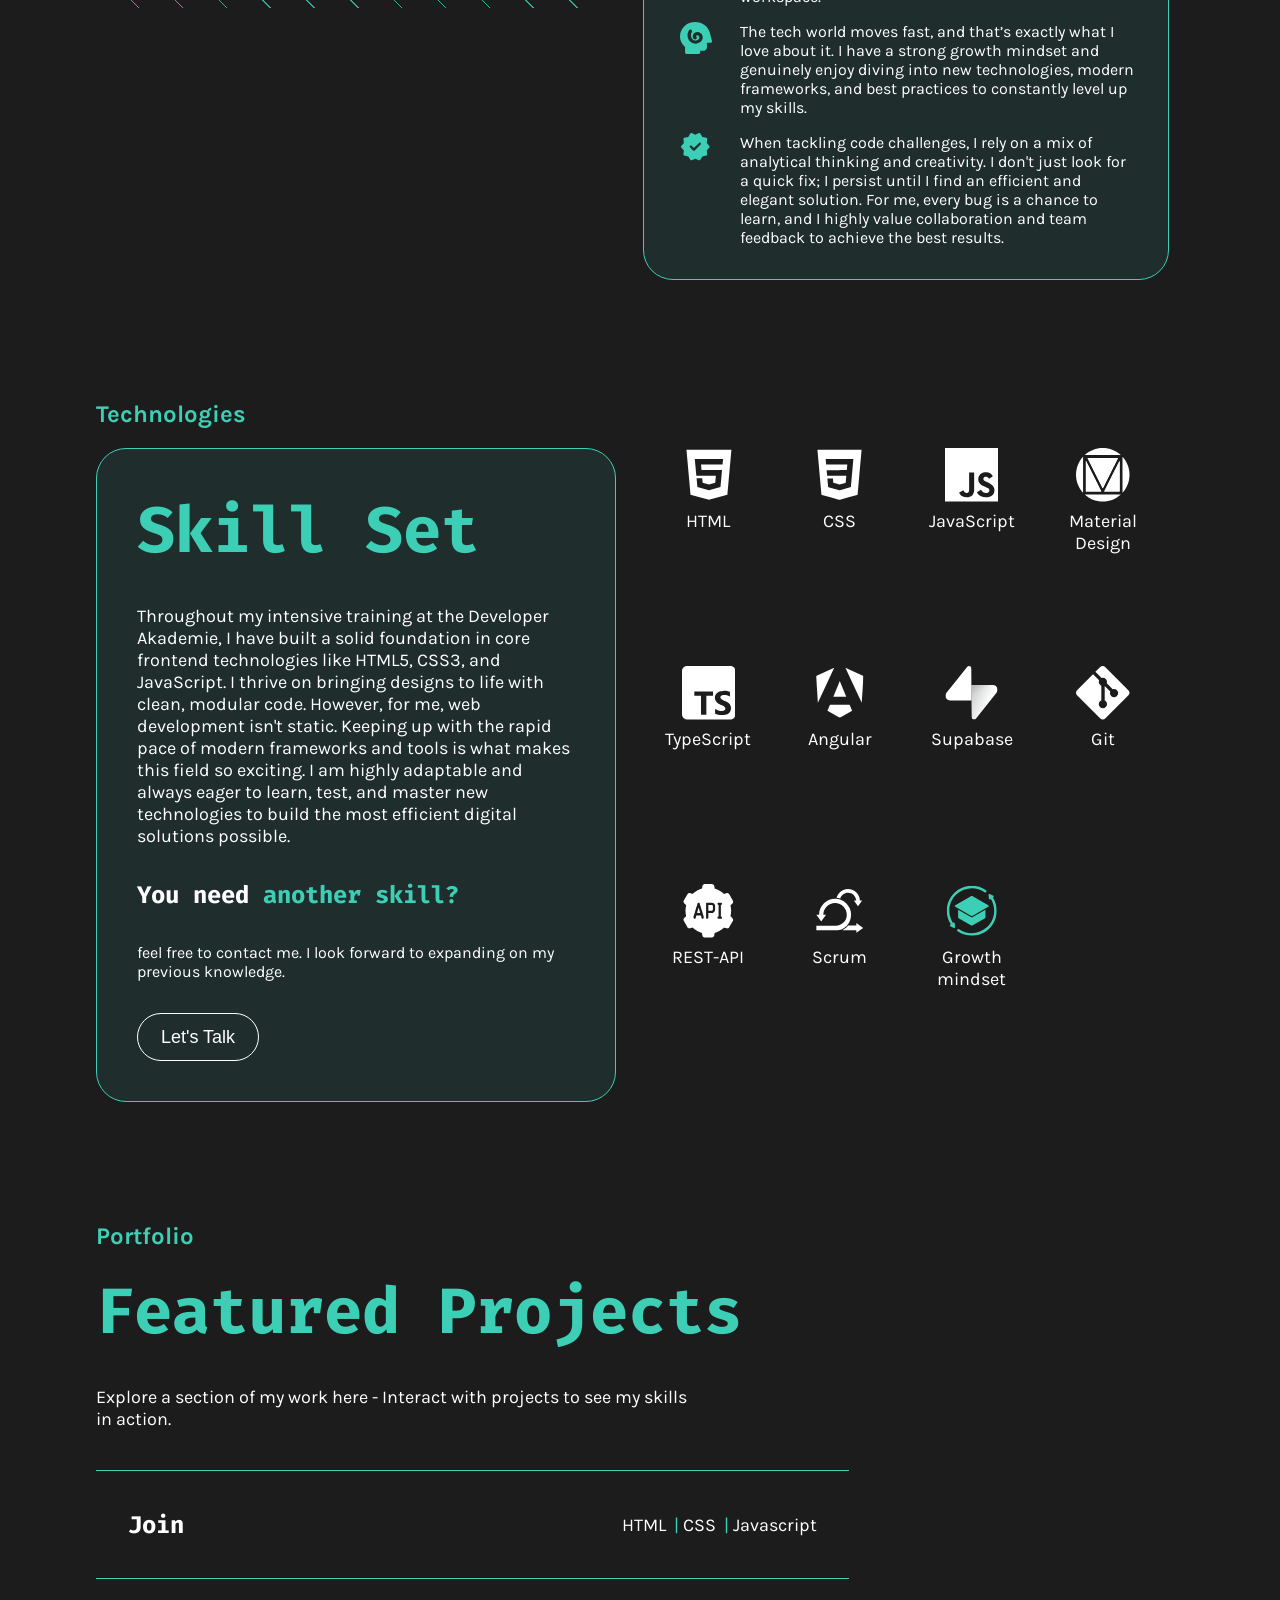
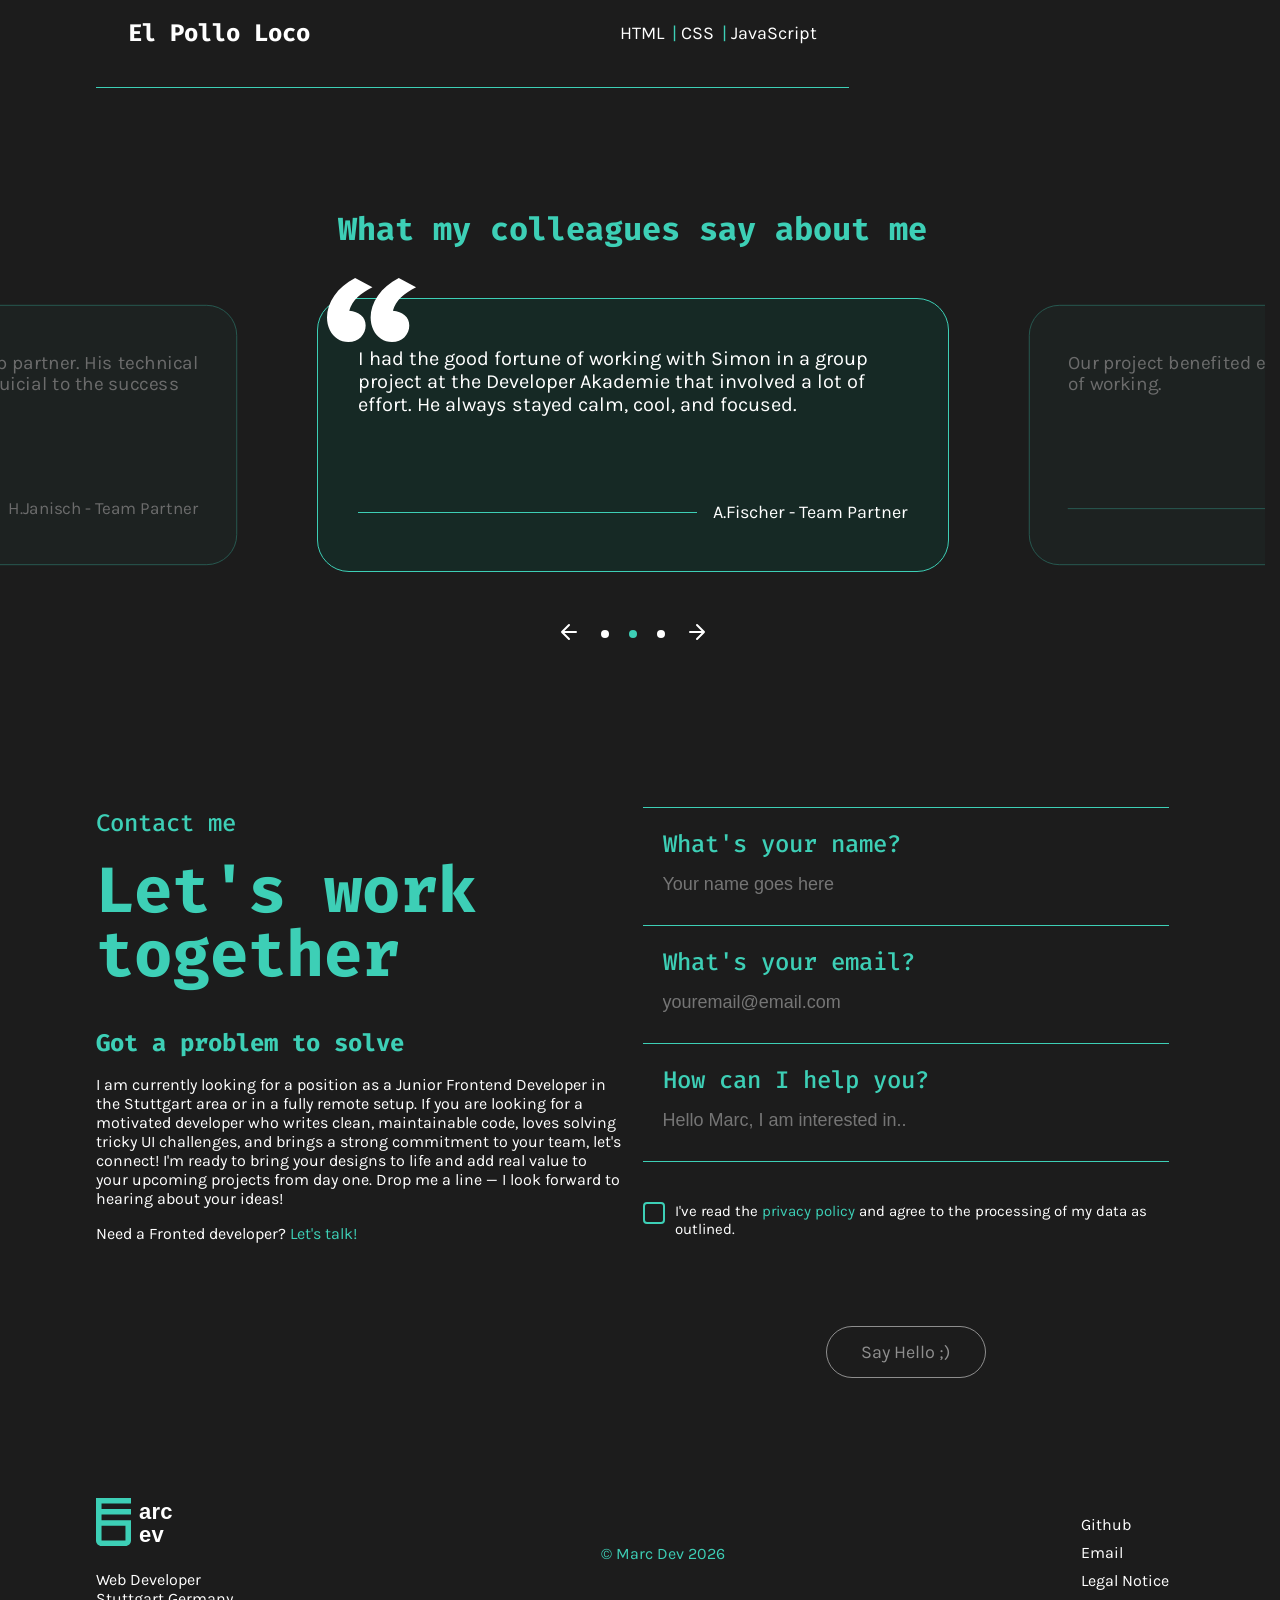
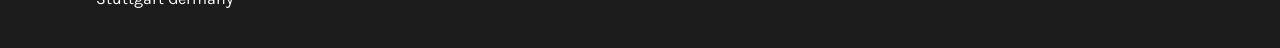
==== commit a8f740d0: "add favicon to all pages" ====
--- a/index.html
+++ b/index.html
@@ -4,7 +4,7 @@
 <head>
     <meta charset="UTF-8">
     <meta name="viewport" content="width=device-width, initial-scale=1.0">
-    <title>Marc Dev - Portfolio</title>
+    <title>Marc Dev</title>
     <link rel="icon" type="image/x-icon" href="./img/fav.png">
     <link rel="stylesheet" href="style.css">
 </head>
--- a/style.css
+++ b/style.css
@@ -351,7 +351,7 @@
     backdrop-filter: blur(1px);
     -webkit-backdrop-filter: blur(8px);
     padding: 12px 0;
-    transform: rotate(-3deg);
+    transform: rotate(-1deg);
     white-space: nowrap;
 }
 
